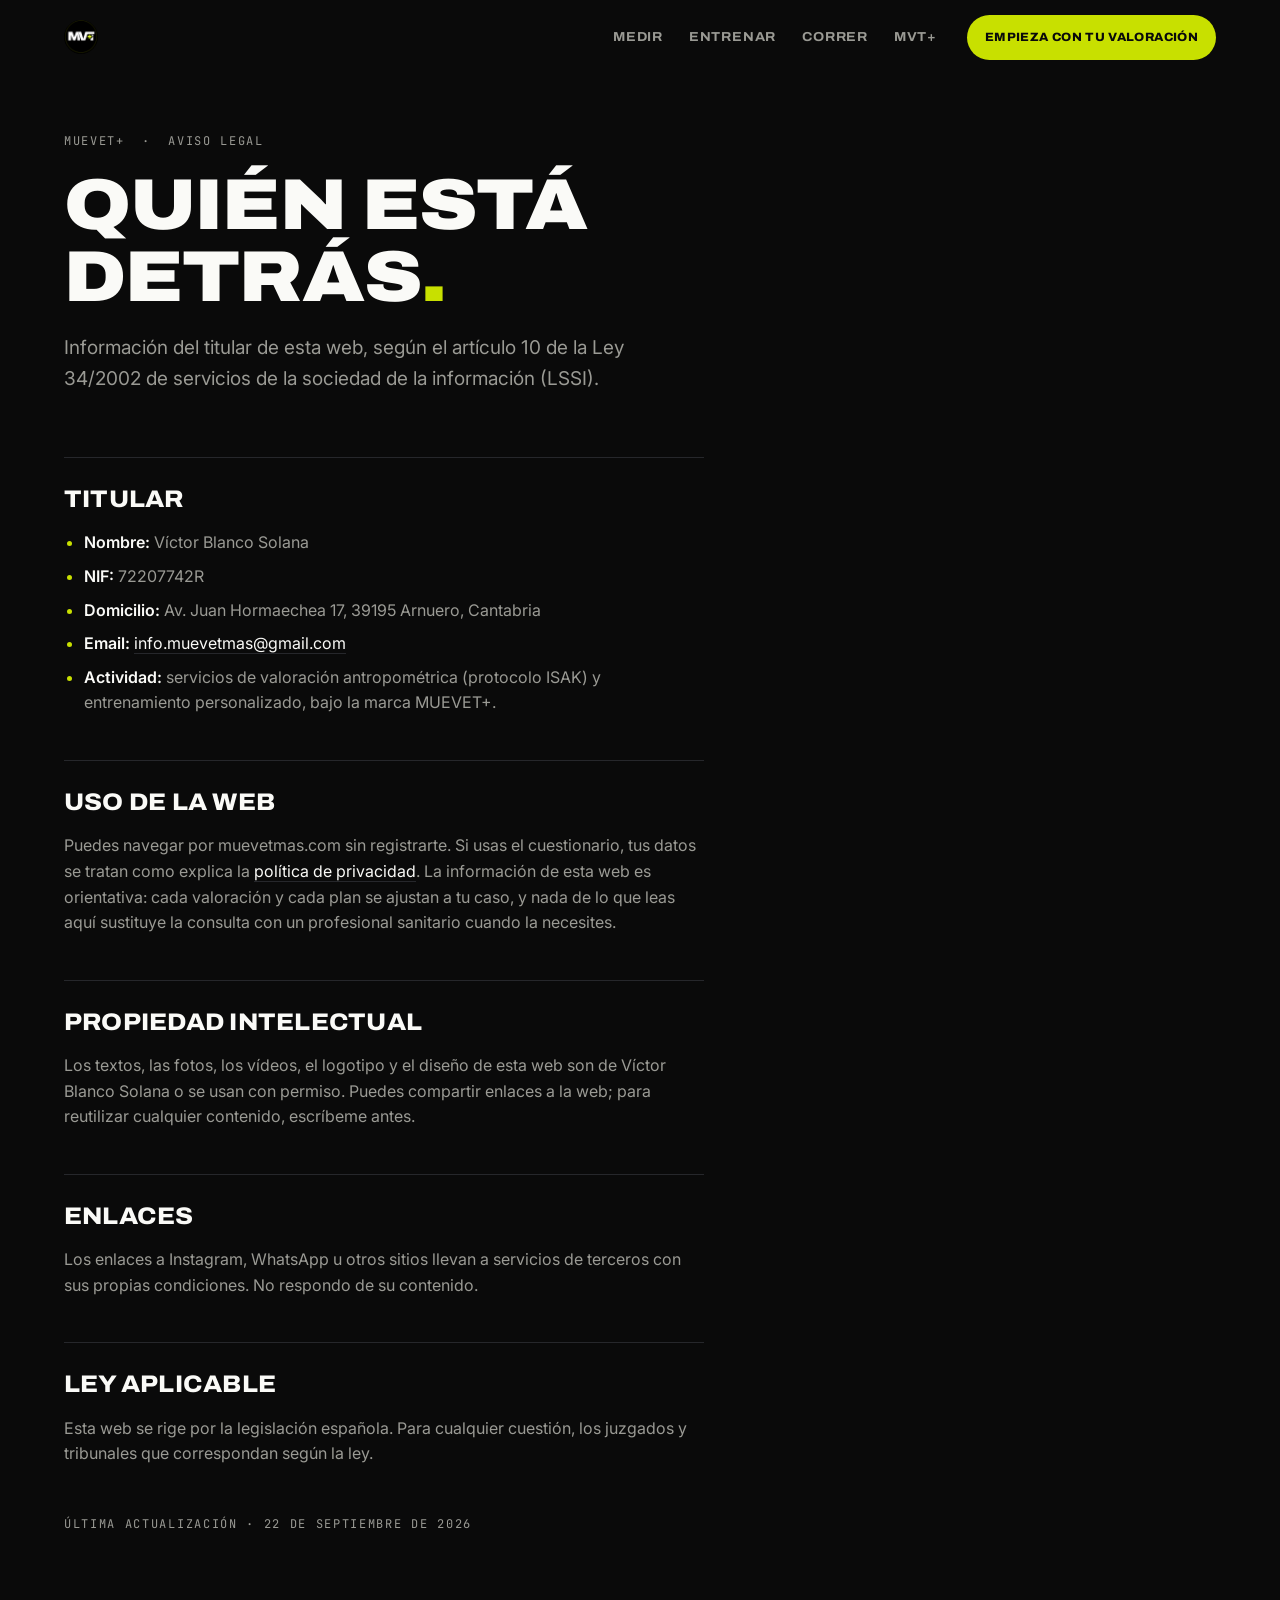
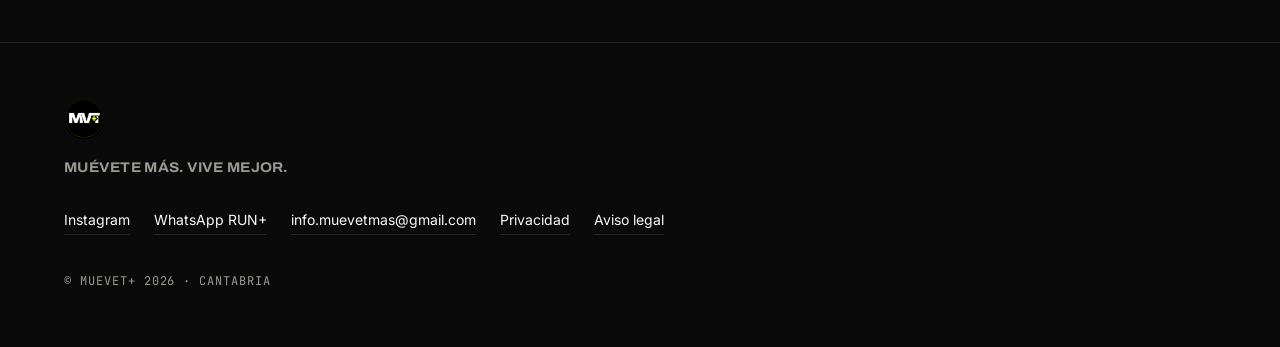
==== aviso-legal.html @ 01155c4e "Auditoría: contraste de «(opcional)» y placeholders, zonas táctiles, versión - «(OPCIONAL)» y los pl" ====
<!DOCTYPE html>
<html lang="es">
<head>
<meta charset="UTF-8">
<meta name="viewport" content="width=device-width, initial-scale=1.0, viewport-fit=cover">
<title>Aviso legal — MUEVET+</title>
<meta name="description" content="Información del titular de muevetmas.com según la LSSI.">
<meta name="theme-color" content="#0A0A0A">
<meta name="robots" content="noindex, follow">
<link rel="canonical" href="https://muevetmas.com/aviso-legal.html">
<link rel="icon" href="assets/icons/favicon.svg" type="image/svg+xml">
<link rel="apple-touch-icon" href="assets/icons/apple-touch-icon.png">
<link rel="preload" href="assets/fonts/archivo-var.woff2" as="font" type="font/woff2" crossorigin>
<link rel="preload" href="assets/fonts/inter-var.woff2" as="font" type="font/woff2" crossorigin>
<link rel="stylesheet" href="assets/css/main.css?v=2026-09-22b">
</head>
<body class="is-loaded">

<a class="skip-link" href="#main">Saltar al contenido</a>

<header class="nav" id="nav">
  <a class="nav-brand" href="index.html#top" aria-label="MUEVET+ — inicio">
    <img src="assets/icons/logo-mv.png" alt="" width="34" height="34">
  </a>
  <nav class="nav-links" aria-label="Secciones">
    <a href="index.html#medir">Medir</a>
    <a href="index.html#sistemas">Entrenar</a>
    <a href="index.html#corre">Correr</a>
    <a href="index.html#mvt">MVT+</a>
  </nav>
  <a class="btn-pill nav-cta" href="index.html#contacto">Empieza con tu valoración</a>
</header>

<main id="main" class="doc">
  <header class="doc-head">
    <p class="label">MUEVET+ &nbsp;·&nbsp; AVISO LEGAL</p>
    <h1 class="doc-title">Quién está detrás<span class="plus">.</span></h1>
    <p class="doc-lede">Información del titular de esta web, según el artículo 10 de la Ley 34/2002 de servicios de la sociedad de la información (LSSI).</p>
  </header>

  <section class="doc-body">
    <h2>Titular</h2>
    <ul>
      <li><strong>Nombre:</strong> Víctor Blanco Solana</li>
      <li><strong>NIF:</strong> 72207742R</li>
      <li><strong>Domicilio:</strong> Av. Juan Hormaechea 17, 39195 Arnuero, Cantabria</li>
      <li><strong>Email:</strong> <a href="mailto:info.muevetmas@gmail.com">info.muevetmas@gmail.com</a></li>
      <li><strong>Actividad:</strong> servicios de valoración antropométrica (protocolo ISAK) y entrenamiento personalizado, bajo la marca MUEVET+.</li>
    </ul>

    <h2>Uso de la web</h2>
    <p>Puedes navegar por muevetmas.com sin registrarte. Si usas el cuestionario, tus datos se tratan como explica la <a href="privacidad.html">política de privacidad</a>. La información de esta web es orientativa: cada valoración y cada plan se ajustan a tu caso, y nada de lo que leas aquí sustituye la consulta con un profesional sanitario cuando la necesites.</p>

    <h2>Propiedad intelectual</h2>
    <p>Los textos, las fotos, los vídeos, el logotipo y el diseño de esta web son de Víctor Blanco Solana o se usan con permiso. Puedes compartir enlaces a la web; para reutilizar cualquier contenido, escríbeme antes.</p>

    <h2>Enlaces</h2>
    <p>Los enlaces a Instagram, WhatsApp u otros sitios llevan a servicios de terceros con sus propias condiciones. No respondo de su contenido.</p>

    <h2>Ley aplicable</h2>
    <p>Esta web se rige por la legislación española. Para cualquier cuestión, los juzgados y tribunales que correspondan según la ley.</p>

    <p class="mono doc-date">ÚLTIMA ACTUALIZACIÓN&nbsp;·&nbsp;22 DE SEPTIEMBRE DE 2026</p>
  </section>

</main>

<footer class="footer">
  <img src="assets/icons/logo-mv.png" alt="MUEVET+" width="40" height="40">
  <p class="footer-claim">Muévete más. Vive mejor.</p>
  <nav class="footer-links" aria-label="Contacto">
    <a href="https://www.instagram.com/muevet.mas" target="_blank" rel="noopener">Instagram</a>
    <a href="https://chat.whatsapp.com/J52jzClYnoVD17e3LXn0wf?mode=gi_t" target="_blank" rel="noopener">WhatsApp RUN+</a>
    <a href="mailto:info.muevetmas@gmail.com">info.muevetmas@gmail.com</a>
    <a href="privacidad.html">Privacidad</a>
    <a href="aviso-legal.html">Aviso legal</a>
  </nav>
  <p class="mono footer-legal">© MUEVET+ 2026&nbsp;·&nbsp;CANTABRIA</p>
</footer>

<script src="assets/js/main.js?v=2026-09-22b" defer></script>
</body>
</html>
---- assets/css/main.css ----
/* ════════════════════════════════════════════════════════
   MUEVET+ · LA MEDIDA
   Precisión en la forma, humanidad en la voz.
   ════════════════════════════════════════════════════════ */

/* ── FUENTES (self-hosted, variables) ── */
@font-face{
  font-family:'Archivo';
  src:url('../fonts/archivo-var.woff2') format('woff2');
  font-weight:100 900; font-stretch:62% 125%; font-display:swap;
}
@font-face{
  font-family:'Inter';
  src:url('../fonts/inter-var.woff2') format('woff2');
  font-weight:100 900; font-display:swap;
}
@font-face{
  font-family:'JBMono';
  src:url('../fonts/jbmono-var.woff2') format('woff2');
  font-weight:100 800; font-display:swap;
}

/* ── TOKENS ── */
:root{
  /* La pagina es oscura de principio a fin: decirselo al navegador
     hace que las superficies que no dibujamos -la barra de scroll y,
     sobre todo, la zona de rebote al hacer overscroll en iOS- se
     pinten en oscuro en vez de en blanco. */
  color-scheme:dark;

  --ink:#0A0A0A;
  --ink-2:#111214;
  --paper:#FAFAF7;
  --dim:#9A9A94;
  --lime:#C8E000;
  --line:#26272B;

  --display:'Archivo', system-ui, sans-serif;
  --body:'Inter', system-ui, sans-serif;
  --mono:'JBMono', ui-monospace, monospace;

  --ease-out:cubic-bezier(.19,1,.22,1);
  --ease-swift:cubic-bezier(.65,0,.35,1);
  --d1:.2s; --d2:.45s; --d3:.8s;

  --mx:20px;                       /* margen lateral móvil */
  --content:1360px;
}
@media(min-width:768px){ :root{ --mx:40px } }
@media(min-width:1080px){ :root{ --mx:64px } }

/* ── BASE ── */
*,*::before,*::after{ box-sizing:border-box; margin:0; padding:0 }
html{ scroll-behavior:smooth }
body{
  background:var(--ink); color:var(--paper);
  font-family:var(--body); font-size:16px; line-height:1.6;
  -webkit-font-smoothing:antialiased; overflow-x:hidden;
}
img{ display:block; max-width:100%; height:auto }
a{ color:inherit }
::selection{ background:var(--lime); color:var(--ink) }
:focus-visible{ outline:2px solid var(--lime); outline-offset:3px; border-radius:2px }

.visually-hidden{ position:absolute; width:1px; height:1px; overflow:hidden; clip:rect(0 0 0 0); white-space:nowrap }
.skip-link{
  position:fixed; top:-48px; left:var(--mx); z-index:200;
  background:var(--lime); color:var(--ink); font-family:var(--mono);
  font-size:12px; padding:10px 16px; text-decoration:none;
}
.skip-link:focus{ top:12px }
.skip-link{ min-height:44px; display:inline-flex; align-items:center }

.mono{ font-family:var(--mono); font-size:12px; letter-spacing:.08em; color:var(--dim) }
.label{ font-family:var(--mono); font-size:12px; letter-spacing:.14em; color:var(--dim) }
.plus{ color:var(--lime) }

/* ── REGLA LATERAL (solo desktop) ── */
.ruler{ display:none }
@media(min-width:1080px){
  .ruler{ display:block; position:fixed; top:0; left:28px; bottom:0; width:1px; z-index:50; pointer-events:none }
  .ruler-track{ position:absolute; inset:0; background:var(--line) }
  .ruler-track::before{
    content:''; position:absolute; top:0; bottom:0; left:0; width:7px;
    background-image:repeating-linear-gradient(to bottom, var(--line) 0 1px, transparent 1px 96px);
  }
  .ruler-cursor{
    position:absolute; left:-3px; width:7px; height:1px; background:var(--lime);
    top:0; will-change:transform;
  }
}

/* ── NAV ── */
.nav{
  position:fixed; top:0; left:0; right:0; z-index:100;
  display:flex; align-items:center; gap:20px;
  padding:14px var(--mx);
  background:transparent; border-bottom:1px solid transparent;
  transition:background var(--d2) var(--ease-swift), border-color var(--d2) var(--ease-swift), transform .2s var(--ease-out);
}
.nav.is-scrolled{
  background:rgba(10,10,10,.88);
  backdrop-filter:blur(14px); -webkit-backdrop-filter:blur(14px);
  border-bottom-color:var(--line);
}
.nav.is-hidden{ transform:translateY(-100%) }
.nav-brand{ display:inline-flex; padding:5px; margin:-5px }   /* 34 px de logo, 44 de zona táctil */
.nav-brand img{ border-radius:50% }
.nav-links{ display:flex; gap:6px; margin-left:auto }
.nav-links a{
  font-family:var(--display); font-weight:700; font-stretch:108%;
  font-size:13px; letter-spacing:.06em; text-transform:uppercase;
  color:var(--dim); text-decoration:none; padding:8px 10px;
  transition:color var(--d1) var(--ease-swift);
}
.nav-links a:hover, .nav-links a:focus-visible{ color:var(--paper) }
.nav-links a.is-active{ color:var(--paper) }
.nav-links a.is-active::before{ content:'+ '; color:var(--lime) }

/* ── BOTONES ── */
.btn-pill{
  display:inline-flex; align-items:center; gap:8px;
  background:var(--lime); color:var(--ink);
  font-family:var(--display); font-weight:800; font-stretch:105%;
  font-size:14px; letter-spacing:.03em; text-transform:uppercase;
  text-decoration:none; border-radius:999px; padding:12px 24px;
  transition:background var(--d1) var(--ease-swift), transform var(--d1) var(--ease-swift);
}
.btn-pill:hover{ background:#d9f21a }
.btn-pill:active{ transform:scale(.97) }
.btn-pill .arr{ transition:transform var(--d1) var(--ease-out) }
.btn-pill:hover .arr{ transform:translateX(4px) }
.nav-cta{ padding:9px 18px; font-size:12px }
.btn-big{ padding:18px 36px; font-size:16px }
@media(max-width:480px){ .btn-big{ padding:16px 24px; font-size:13.5px; letter-spacing:.02em } }
@media(max-width:480px){ .hero-micro{ letter-spacing:.06em } }

.btn-ghost{
  display:inline-flex; align-items:center;
  border:1px solid var(--line); color:var(--paper);
  font-family:var(--display); font-weight:700; font-stretch:105%;
  font-size:13px; letter-spacing:.04em; text-transform:uppercase;
  text-decoration:none; border-radius:999px; padding:10px 22px;
  transition:border-color var(--d1) var(--ease-swift), color var(--d1) var(--ease-swift), transform .16s var(--ease-out);
}
.btn-ghost:hover{ border-color:var(--paper) }
.btn-ghost:active{ transform:scale(.97) }

.link-arrow{
  display:inline-flex; align-items:center; gap:8px;
  font-family:var(--display); font-weight:700; font-stretch:105%;
  font-size:14px; letter-spacing:.03em; text-transform:uppercase;
  color:var(--paper); text-decoration:none;
  border-bottom:1px solid var(--line); padding-bottom:4px;
  transition:border-color var(--d1) var(--ease-swift), transform .16s var(--ease-out);
}
.link-arrow:hover{ border-color:var(--lime) }
.link-arrow:active{ transform:scale(.97) }
.link-arrow .arr{ transition:transform var(--d1) var(--ease-out) }
.link-arrow:hover .arr{ transform:translateX(4px) }

/* ── HERO ── */
.hero{
  min-height:100svh;
  display:flex; flex-direction:column; justify-content:center;
  padding:96px var(--mx) 48px;
  max-width:var(--content); margin:0 auto;
  position:relative;
}
.hero-cross{
  position:absolute; top:104px; right:var(--mx);
  width:32px; height:32px;
}
.hero-cross .draw{
  stroke:var(--dim); stroke-width:1.5;
  stroke-dasharray:64; stroke-dashoffset:64;
  animation:draw .9s var(--ease-out) .2s forwards;
}
@keyframes draw{ to{ stroke-dashoffset:0 } }

.hero-title{
  font-family:var(--display); font-weight:900; font-stretch:114%;
  font-size:clamp(40px, 6.6vw, 88px);
  line-height:1; letter-spacing:-.012em; text-transform:uppercase;
}
.hero-sub{
  color:var(--dim); font-size:clamp(16px,2vw,19px); line-height:1.55;
  max-width:60ch; margin-bottom:34px;
}
.hero-actions{
  margin-bottom:40px;
  display:flex; flex-direction:column; align-items:flex-start; gap:12px;
}
.hero-micro{ letter-spacing:.12em }
/* Cotas del perfil restringido ISAK: la imagen de la portada son datos */
.hero-rule{ display:flex; align-items:flex-end; margin:0 0 26px; max-width:520px }
.hero-rule span{
  flex:1; position:relative; padding:10px 0 0; border-top:1px solid var(--line);
  font-family:var(--mono); font-size:11px; letter-spacing:.12em; color:var(--dim);
}
.hero-rule span::before{ content:''; position:absolute; left:0; top:-5px; width:1px; height:9px; background:var(--line) }
.hero-rule span:last-child::after{ content:''; position:absolute; right:0; top:-5px; width:1px; height:9px; background:var(--line) }
.hero-rule b{
  display:block; font-family:var(--display); font-weight:900; font-stretch:110%;
  font-size:22px; line-height:1; letter-spacing:0; color:var(--paper); margin-bottom:4px;
  font-variant-numeric:tabular-nums;
}
.hero-cred{ display:flex; align-items:center; gap:12px }
/* Hero a dos columnas con el vídeo de marca */
.hero-grid{ display:flex; flex-direction:column }
.hero-media{
  margin-top:40px; width:100%;
  max-width:min(360px, 36svh);
  transform:translateY(14px);
}
.is-loaded .hero-media{ animation:rise .6s var(--ease-out) .5s forwards }
/* Póster propio primero; el vídeo se funde encima cuando reproduce de verdad */
.clip-frame{ position:relative; aspect-ratio:9/16; overflow:hidden; background:var(--ink-2) }
.clip-poster img, .clip-video{ position:absolute; inset:0; width:100%; height:100%; object-fit:cover; display:block }
.clip-video{ opacity:0; transition:opacity .24s var(--ease-out) }
.clip-frame.is-ready .clip-video{ opacity:1 }
.clip-play{
  position:absolute; left:14px; bottom:14px; z-index:2;
  display:inline-flex; align-items:center; gap:8px; cursor:pointer;
  background:rgba(10,10,10,.72); color:var(--paper); border:1px solid var(--line);
  font-size:11px; letter-spacing:.12em; padding:11px 14px; min-height:44px;
  transition:border-color var(--d1) var(--ease-swift), transform .16s var(--ease-out);
}
.clip-play::before{ content:''; width:0; height:0; border-left:8px solid var(--lime); border-top:5px solid transparent; border-bottom:5px solid transparent }
.clip-play:hover{ border-color:var(--paper) }
.clip-play:active{ transform:scale(.97) }
@media(min-width:1080px){
  .hero-grid{
    display:grid; grid-template-columns:minmax(0,1fr) auto;
    gap:64px; align-items:center;
  }
  .hero-media{ margin-top:0; justify-self:end; width:min(360px, 36svh) }
}

/* Animación de entrada del hero (líneas) */
/* Entrada del hero: todo visible desde el primer fotograma (el LCP es el
   titular o el póster, no la barra); solo un desplazamiento corto de 14 px. */
.line{ display:block }
.line-in{ display:inline-block; transform:translateY(14px) }
.is-loaded .line-in{ animation:rise .6s var(--ease-out) forwards }
.is-loaded .hero-label .line-in{ animation-delay:.05s }
.is-loaded .hero-title .line:nth-child(1) .line-in{ animation-delay:.12s }
.is-loaded .hero-title .line:nth-child(2) .line-in{ animation-delay:.2s }
.is-loaded .hero-title .line:nth-child(3) .line-in{ animation-delay:.28s }
.is-loaded .hero-sub .line:nth-child(1) .line-in{ animation-delay:.38s }
.is-loaded .hero-sub .line:nth-child(2) .line-in{ animation-delay:.44s }
@keyframes rise{ to{ transform:translateY(0) } }
.hero-actions, .hero-rule, .hero-cred{
  opacity:0; transform:translateY(14px);
}
.is-loaded .hero-actions{ animation:fadeup .6s var(--ease-out) .5s forwards }
.is-loaded .hero-rule{ animation:fadeup .6s var(--ease-out) .58s forwards }
.is-loaded .hero-cred{ animation:fadeup .6s var(--ease-out) .66s forwards }
@keyframes fadeup{ to{ opacity:1; transform:translateY(0) } }

/* ── REVEALS GENERALES ── */
/* Entrada generica: deliberadamente discreta. El momento de autor de
   esta pagina es el barrido con clip-path de las fotos; si todo entra
   con la misma fuerza, no destaca ninguna. */
.reveal{ opacity:0; transform:translateY(10px);
  transition:opacity .5s var(--ease-out), transform .5s var(--ease-out) }
.reveal.is-in{ opacity:1; transform:none }

/* ── MANIFIESTO ── */
.manifest{
  padding:clamp(110px,16vh,193px) var(--mx);
  max-width:var(--content); margin:0 auto;
}
.manifest-text{
  font-family:var(--display); font-weight:700; font-stretch:105%;
  font-size:clamp(28px,5vw,52px); line-height:1.14; letter-spacing:-.005em;
  max-width:22ch;
}
.manifest-text em{ font-style:normal; color:var(--lime) }
.manifest-body{
  color:var(--dim); font-size:clamp(16px,1.8vw,19px);
  max-width:60ch; margin-top:28px;
}
.manifest-tags{
  list-style:none; display:flex; gap:20px; flex-wrap:wrap; margin-top:40px;
}

/* ── CAPÍTULOS ── */
.chapter{
  padding:clamp(110px,16vh,202px) var(--mx);
  max-width:var(--content); margin:0 auto;
  border-top:1px solid var(--line);
  position:relative;
}
/* Transición de sección: la línea superior se dibuja en lima al entrar y vuelve a gris */
.chapter::before{
  content:''; position:absolute; top:-1px; left:0; right:0; height:1px;
  background:var(--lime); transform:scaleX(0); transform-origin:left;
  transition:transform .7s var(--ease-out), opacity .6s var(--ease-out) .7s;
}
.chapter.is-in::before{ transform:scaleX(1); opacity:0 }
.chapter-head{ display:flex; align-items:baseline; gap:18px; margin-bottom:clamp(40px,6vh,72px) }
.chapter-sub{
  font-family:var(--display); font-weight:700; font-stretch:105%;
  font-size:clamp(16px,1.9vw,20px); letter-spacing:.01em; color:var(--dim); margin-top:14px;
}
.chapter-num{ font-size:13px; color:var(--lime) }
.chapter-title{
  font-family:var(--display); font-weight:900; font-stretch:114%;
  font-size:clamp(26px,5.5vw,60px); line-height:1;
  letter-spacing:-.01em; text-transform:uppercase;
}

.photo{ position:relative }
.photo-mask{ overflow:hidden }
.reveal .photo-mask img{ transform:scale(1.08); transition:transform .9s var(--ease-out) }
.photo-mask img{ width:100% }
/* Revelado por cortina: la máscara se abre al entrar en viewport */
.reveal .photo-mask{ clip-path:inset(100% 0 0 0); transition:clip-path .9s var(--ease-out) }
.reveal .photo-mask.mask-left{ clip-path:inset(0 100% 0 0) }
.reveal.is-in .photo-mask{ clip-path:inset(0 0 0 0) }
.reveal.is-in .photo-mask img{ transform:scale(1) }
.photo-note{
  display:flex; align-items:center; gap:12px; margin-top:14px;
}
.note-line{ width:34px; height:1px; background:var(--lime); flex:none }

/* 01 · MEDIR */
.medir-grid{ display:grid; gap:40px }
@media(min-width:1080px){
  /* La segunda foto sube pegada a la primera; el texto ocupa las filas que necesite */
  .medir-grid{
    grid-template-columns:5fr 6fr; grid-template-rows:auto auto auto;
    grid-template-areas:"p1 a" "p2 a" "p2 b";
    gap:56px 72px; align-items:start;
  }
  .medir-p1{ grid-area:p1 } .medir-a{ grid-area:a } .medir-p2{ grid-area:p2 } .medir-b{ grid-area:b }
}
.medir-p2{ max-width:420px }
.medir-intro, .coach-intro{ color:var(--dim); font-size:clamp(16px,1.8vw,19px); max-width:60ch; margin-bottom:28px }
.medir-a, .medir-b{ display:flex; flex-direction:column; gap:26px }
.cta-row{ display:flex; flex-direction:column; align-items:flex-start; gap:10px; margin-top:6px }
.cta-micro{ letter-spacing:.12em }

/* 02 · COACH */
.coach-grid{ display:grid; gap:40px }
@media(min-width:1080px){
  .coach-grid{ grid-template-columns:6fr 5fr; grid-template-areas:"a p" "b p"; gap:56px 72px; align-items:start }
  .coach-a{ grid-area:a } .coach-b{ grid-area:b }
  /* La foto acompaña a la lista mientras se lee */
  .coach-photo{ grid-area:p; position:sticky; top:96px }
}
.coach-a, .coach-b{ display:flex; flex-direction:column; gap:26px }
/* El «+» de cada punto se enciende en lima al entrar, tras su escalón */
.coach-list .isak-item .isak-num .plus{ color:var(--line); transition:color .3s var(--ease-swift) .25s }
.coach-list .isak-item.is-in .isak-num .plus{ color:var(--lime) }
.coach-list .isak-item:nth-child(2).is-in .isak-num .plus{ transition-delay:.32s }
.coach-list .isak-item:nth-child(3).is-in .isak-num .plus{ transition-delay:.39s }
.coach-list .isak-item:nth-child(4).is-in .isak-num .plus{ transition-delay:.46s }
.coach-list .isak-item:nth-child(5).is-in .isak-num .plus{ transition-delay:.53s }
.coach-list .isak-item:nth-child(6).is-in .isak-num .plus{ transition-delay:.60s }
.tag-soon{
  display:inline-block; margin-left:10px; padding:3px 8px; vertical-align:middle;
  border:1px solid var(--lime); border-radius:999px; color:var(--lime);
  font-size:10px; letter-spacing:.14em;
}

/* 03 · RUN+ */
.run{ overflow:hidden }
.run-logo{
  font-family:var(--display); font-weight:900; font-stretch:122%;
  font-size:clamp(56px,10vw,132px); line-height:1;
  letter-spacing:-.015em; margin-bottom:clamp(32px,5vh,56px);
}
.marquee{
  border-top:1px solid var(--line); border-bottom:1px solid var(--line);
  padding:16px 0; margin:0 calc(-1 * var(--mx));
  overflow:hidden; white-space:nowrap;
}
.marquee-track{
  display:inline-block; will-change:transform;
  animation:marquee 38s linear infinite;   /* cuatro tramos iguales: −50 % cierra el bucle sin salto */
  animation-play-state:paused;             /* solo corre en pantalla (.is-on por IntersectionObserver) */
  font-family:var(--display); font-weight:800; font-stretch:115%;
  font-size:clamp(16px,2.2vw,22px); letter-spacing:.12em; color:var(--dim);
}
.marquee-track span{ display:inline-block }
.marquee.is-on .marquee-track{ animation-play-state:running }
@keyframes marquee{ to{ transform:translateX(-50%) } }
/* El «+» del logotipo se dibuja al entrar: primero el trazo vertical, luego el horizontal */
.run-plus{ display:inline-block; width:.64em; height:.64em; vertical-align:-.03em; margin-left:.03em; overflow:visible }
.run-plus .draw-plus{ fill:none; stroke:var(--lime); stroke-width:23; stroke-linecap:butt; stroke-dasharray:76; stroke-dashoffset:76 }
.run-logo.is-in .draw-v{ animation:drawplus .42s var(--ease-out) .15s forwards }
.run-logo.is-in .draw-h{ animation:drawplus .42s var(--ease-out) .42s forwards }
@keyframes drawplus{ to{ stroke-dashoffset:0 } }
.run-body{ margin-top:clamp(40px,6vh,64px); display:grid; gap:36px; align-items:center }
.run-media{ width:min(280px, 62vw) }
@media(min-width:1080px){
  .run-body{ grid-template-columns:auto minmax(0,1fr); gap:72px }
  .run-media{ width:min(340px, 40svh) }
}
.run-text{
  font-size:clamp(18px,2.4vw,24px); line-height:1.5; max-width:60ch;
}
.run-note{ letter-spacing:.12em }

/* 04 · MVT+ */
.mvt{ padding-bottom:clamp(138px,20vh,253px) }
.mvt-lead{ display:grid; gap:28px; margin-bottom:clamp(36px,6vh,56px) }
.mvt-plus{ width:clamp(88px,10vw,150px); height:auto }
.mvt-plus .draw-slow{
  stroke:var(--dim); stroke-width:1.5;
  stroke-dasharray:520; stroke-dashoffset:520;
}
.mvt-plus.is-in .draw-slow{ animation:draw 1.6s var(--ease-out) .2s forwards }
@media(min-width:1080px){
  .mvt-lead{ grid-template-columns:minmax(0,1fr) auto; grid-template-areas:"copy cross"; gap:72px; align-items:center }
  .mvt-copy{ grid-area:copy } .mvt-plus{ grid-area:cross; justify-self:end }
}
.mvt-status{ color:var(--lime); letter-spacing:.2em; margin-bottom:16px }
.mvt-text{ color:var(--dim); max-width:60ch; font-size:clamp(16px,1.8vw,19px) }
.mvt-text a{ color:var(--paper); text-decoration-color:var(--line); text-underline-offset:4px }
.mvt-text a:hover{ text-decoration-color:var(--lime) }
/* Escala: en móvil una regla vertical con marcas horizontales; en escritorio una regla
   horizontal con cuatro marcas que crecen escalonadas al entrar */
.mvt-scale{ list-style:none; margin:0 0 clamp(36px,6vh,56px); padding:0; border-left:1px solid var(--line) }
.mvt-tick{ position:relative; padding:14px 0 22px 28px }
.mvt-tick::before{
  content:''; position:absolute; left:0; top:22px; width:18px; height:1px; background:var(--lime);
  transform:scaleX(0); transform-origin:left; transition:transform .4s var(--ease-out);
}
.mvt-scale.is-in .mvt-tick::before{ transform:none }
.mvt-tick:nth-child(2)::before{ transition-delay:.05s }
.mvt-tick:nth-child(3)::before{ transition-delay:.1s }
.mvt-tick:nth-child(4)::before{ transition-delay:.15s }
.mvt-tick-n{ display:block; color:var(--lime); letter-spacing:.14em; margin-bottom:8px }
.mvt-tick strong{
  display:block; font-family:var(--display); font-weight:800; font-stretch:110%;
  font-size:clamp(18px,2.2vw,24px); text-transform:uppercase; letter-spacing:.01em; margin-bottom:8px;
}
.mvt-tick p{ color:var(--dim); max-width:30ch }
@media(min-width:1080px){
  .mvt-scale{ display:grid; grid-template-columns:repeat(4,1fr); gap:0 32px; border-left:0; border-top:1px solid var(--line) }
  .mvt-tick{ padding:30px 0 0 }
  .mvt-tick::before{ left:0; top:-1px; width:1px; height:26px; transform:scaleY(0); transform-origin:top }
}


/* IG */
.ig-module{ display:grid; gap:48px }
@media(min-width:1080px){
  .ig-module{ grid-template-columns: 6fr 5fr; gap:72px; align-items:center }
}
.ig-profile{ display:flex; flex-direction:column; gap:14px; align-items:flex-start }
.ig-avatar{ border-radius:50%; border:1px solid var(--line) }
.ig-handle{
  font-family:var(--display); font-weight:800; font-stretch:110%;
  font-size:clamp(22px,3vw,30px); letter-spacing:.01em;
}
.ig-bio{ color:var(--dim); line-height:1.5 }
.ig-actions{ display:flex; gap:22px; align-items:center; margin-top:10px }

/* ── CIERRE + FAQ ── */
.closing{
  padding:clamp(138px,20vh,253px) var(--mx);
  max-width:var(--content); margin:0 auto;
  border-top:1px solid var(--line);
  display:flex; flex-direction:column; align-items:flex-start; gap:34px;
}
.closing-title{
  font-family:var(--display); font-weight:900; font-stretch:100%;
  font-size:clamp(32px,7.5vw,92px); line-height:1;
  letter-spacing:-.015em; text-transform:uppercase;
}
@media(min-width:768px){ .closing-title{ font-stretch:118% } }
/* Beneficios en el idioma del cliente, no en el del entrenador */
.gains{
  list-style:none; margin:0 0 clamp(22px,3vh,30px); padding:0;
  display:flex; flex-wrap:wrap; gap:12px 30px;
}
.gains li{
  display:flex; align-items:baseline; gap:9px;
  font-family:var(--display); font-weight:700; font-stretch:104%;
  font-size:14px; letter-spacing:.03em; text-transform:uppercase;
  color:var(--dim);
}
.gains .gain-n{ color:var(--lime); font-size:11px; letter-spacing:.14em }
@media(max-width:700px){ .gains{ flex-direction:column; gap:11px } }

.faq{ width:100%; max-width:640px; margin-top:clamp(32px,6vh,64px) }
.faq details{ border-top:1px solid var(--line) }
.faq details:last-child{ border-bottom:1px solid var(--line) }
.faq summary{
  list-style:none; cursor:pointer;
  display:flex; justify-content:space-between; align-items:center; gap:16px;
  font-family:var(--display); font-weight:700; font-stretch:106%;
  font-size:16px; letter-spacing:.02em;
  padding:18px 0;
}
.faq summary::-webkit-details-marker{ display:none }
.faq summary .plus{ transition:transform var(--d1) var(--ease-swift); font-weight:800 }
.faq details[open] summary .plus{ transform:rotate(45deg) }
.faq-body{ overflow:hidden }
.faq details p{ color:var(--dim); padding:0 0 20px; max-width:62ch }
.faq details p a{ color:var(--paper) }

/* ── PÁGINAS DE DOCUMENTO (privacidad, aviso legal) ── */
.doc{ max-width:var(--content); margin:0 auto; padding:132px var(--mx) clamp(80px,12vh,140px) }
.doc-head{ max-width:62ch; margin-bottom:clamp(40px,7vh,72px) }
.doc-title{
  font-family:var(--display); font-weight:900; font-stretch:114%;
  font-size:clamp(34px,6vw,72px); line-height:1; letter-spacing:-.012em; text-transform:uppercase; margin:18px 0 20px;
}
.doc-lede{ color:var(--dim); font-size:clamp(16px,1.9vw,19px); max-width:56ch }
.doc-body{ max-width:64ch }
.doc-body h2{
  font-family:var(--display); font-weight:800; font-stretch:108%; font-size:clamp(18px,2.2vw,24px);
  text-transform:uppercase; letter-spacing:.01em; margin:44px 0 12px; padding-top:22px; border-top:1px solid var(--line);
}
.doc-body p, .doc-body li{ color:var(--dim); max-width:64ch }
.doc-body strong{ color:var(--paper); font-weight:600 }
.doc-body ul{ padding-left:20px } .doc-body li{ margin:8px 0 } .doc-body li::marker{ color:var(--lime) }
.doc-body a{ color:var(--paper); text-decoration-color:var(--line); text-underline-offset:4px; display:inline-block; padding:10px 0; margin:-10px 0 }
.doc-body a:hover{ text-decoration-color:var(--lime) }
.doc-date{ margin-top:48px; letter-spacing:.14em }

/* ── FOOTER ── */
.footer{
  border-top:1px solid var(--line);
  padding:56px var(--mx) calc(56px + env(safe-area-inset-bottom));
  max-width:var(--content); margin:0 auto;
  display:flex; flex-direction:column; gap:18px; align-items:flex-start;
}
.footer img{ border-radius:50% }
.footer-claim{ font-family:var(--display); font-weight:700; font-stretch:108%; letter-spacing:.02em; text-transform:uppercase; font-size:14px; color:var(--dim) }
.footer-links{ display:flex; gap:24px; flex-wrap:wrap }
.footer-links a{
  color:var(--paper); text-decoration:none; font-size:14px;
  border-bottom:1px solid var(--line); padding-bottom:3px;
  transition:border-color var(--d1) var(--ease-swift);
}
.footer-links a:hover{ border-color:var(--lime) }
.footer-legal{ margin-top:12px }

/* ── STICKY CTA MÓVIL ── */
.sticky-cta{
  position:fixed; left:0; right:0; bottom:0; z-index:90;
  display:flex; justify-content:center;
  padding:12px var(--mx) calc(12px + env(safe-area-inset-bottom));
  background:linear-gradient(to top, rgba(10,10,10,.92), rgba(10,10,10,0));
  transform:translateY(110%);
  transition:transform .22s var(--ease-out);
  pointer-events:none;
}
.sticky-cta.is-visible{ transform:none; pointer-events:auto }
.sticky-cta .btn-pill{ box-shadow:0 4px 24px rgba(0,0,0,.5) }
@media(min-width:1080px){ .sticky-cta{ display:none } }

/* ── REDUCED MOTION ── */
@media(prefers-reduced-motion:reduce){
  html{ scroll-behavior:auto }
  .line-in{ transform:none; animation:none !important }
  .hero-actions,.hero-rule,.hero-cred,.hero-media{ opacity:1; transform:none; animation:none !important }
  .clip-video{ transition:none }
  .reveal{ opacity:1; transform:none; transition:none }
  .photo-mask img, .reveal .photo-mask img{ transform:none; transition:none }
  .hero-cross .draw,.mvt-plus .draw-slow{ stroke-dashoffset:0; animation:none !important }
  .mvt-tick::before{ transform:none; transition:none }
  .apply-done:not([hidden]){ animation:none }
  .chip span:active{ transform:none }
  .marquee-track{ transform:none !important; animation:none !important }
  .run-plus .draw-plus{ stroke-dashoffset:0; animation:none !important }
}

/* ── NAV compacta ≤700px ──
   El CTA se retira de la barra: con los 4 enlaces no cabia y quedaba
   cortado por el borde derecho (375px: se salia 29px). En movil el DM
   ya esta cubierto por el boton del hero y por el CTA fijo inferior,
   asi que no se pierde ninguna via de contacto. */
@media(max-width:700px){
  .nav{ gap:8px; padding:12px 14px }
  .nav-cta{ display:none }
  .nav-links{ gap:0; margin-left:auto }
  .nav-links a{ font-size:11.5px; padding:8px 4px; letter-spacing:.02em }
  .nav-brand{ display:inline-flex; padding:8px; margin:-8px }   /* 28 px de logo, 44 de zona táctil */
  .nav-brand img{ width:28px; height:28px }
}
@media(max-width:360px){
  .nav-links a{ font-size:10.5px; padding:8px 3px; letter-spacing:0 }
}

/* ── HERO EN MOVIL ──
   1) La etiqueta llegaba hasta x355 y la cruz decorativa vive en
      x323-355: "CANTABRIA" se montaba encima. Se le reserva el hueco
      en vez de retirar la cruz, que es parte de LA MEDIDA.
   2) El parrafo venia partido en dos lineas pensadas para escritorio;
      en movil cada una envolvia por su cuenta y dejaba un corte seco
      tras "entrenar". Se deja fluir como un solo parrafo y la entrada
      pasa de por-linea a fadeup, la misma del resto del hero. */
@media(max-width:700px){

  .hero-sub .line{ display:inline; overflow:visible }
  .hero-sub .line-in{ display:inline; transform:none; animation:none }
  .hero-sub{ opacity:0; transform:translateY(14px) }
  .is-loaded .hero-sub{ animation:fadeup .7s var(--ease-out) .45s forwards }
}

/* ── AJUSTES DE AUDITORÍA (Fase 4) ── */
/* Anclas: que la nav fija no tape el inicio de sección */
[id]{ scroll-margin-top:76px }

/* Tap targets ≥44px sin alterar el diseño visual */
.nav-links a{ padding-top:13px; padding-bottom:13px }
.link-arrow{ padding-top:12px; padding-bottom:12px; border-bottom:none; position:relative }
.link-arrow::after{ content:''; position:absolute; left:0; right:0; bottom:8px; height:1px; background:var(--line); transition:background var(--d1) var(--ease-swift) }
.link-arrow:hover::after{ background:var(--lime) }
.footer-links a{ padding-top:11px; padding-bottom:11px; border-bottom:none; position:relative }
.footer-links a::after{ content:''; position:absolute; left:0; right:0; bottom:7px; height:1px; background:var(--line); transition:background var(--d1) var(--ease-swift) }
.footer-links a:hover::after{ background:var(--lime) }
.mvt-text a, .faq details p a, .apply-alt a, .apply-done-text a{ display:inline-block; padding:11px 0; margin:-11px 0 }
.nav-cta{ padding-top:11px; padding-bottom:11px }
.btn-ghost{ padding-top:12px; padding-bottom:12px }
@media(max-width:420px){ .nav-cta{ padding-top:12px; padding-bottom:12px } .nav-links a{ padding-top:14px; padding-bottom:14px } }
.nav-cta{ padding-top:13px; padding-bottom:13px }

/* ── CAPÍTULO 02: copy + tira deslizable ── */
.run-copy{ display:flex; flex-direction:column; gap:24px; align-items:flex-start }

/* ── 01 · ¿QUÉ MIDE UNA EVALUACIÓN ISAK? ── */
.isak-title{
  font-family:var(--display); font-weight:800; font-stretch:110%;
  font-size:clamp(20px,2.4vw,26px); text-transform:uppercase;
  letter-spacing:.01em;
}
.isak-title .plus{ display:inline-block }
.isak-list{ display:flex; flex-direction:column }
.isak-item{
  border-top:1px solid var(--line);
  padding:20px 6px 24px;
  transition:opacity var(--d3) var(--ease-out), transform .16s var(--ease-out), border-color .2s var(--ease-swift);
}
.isak-list .isak-item:last-child{ border-bottom:1px solid var(--line) }
/* Hover casi imperceptible (se ve decenas de veces): 2 px y la línea en lima */
@media (hover:hover) and (pointer:fine){
  .isak-item:hover{ transform:translateY(-2px); border-top-color:var(--lime) }
}
.isak-num{ color:var(--paper); letter-spacing:.1em; margin-bottom:10px }
.isak-num b{ color:var(--lime); font-weight:600; font-variant-numeric:tabular-nums }
.isak-item p{ color:var(--dim); max-width:62ch }
.isak-close{ margin-top:22px; letter-spacing:.12em }

/* ── CONTORNOS TOPOGRÁFICOS (profundidad decorativa) ── */
#medir{ position:relative; overflow:hidden }
.closing{ position:relative; overflow:hidden }
.topo{
  position:absolute; z-index:-1; top:2%; right:-14%;
  width:min(640px,66vw); height:auto; pointer-events:none;
  fill:none; stroke:var(--line); stroke-width:1;
  stroke-dasharray:2600; stroke-dashoffset:2600;
}
.topo .t-lime{ stroke:var(--lime); opacity:.3 }
.topo.is-in{ stroke-dashoffset:0; transition:stroke-dashoffset 2.6s var(--ease-out) }
.topo-closing{ top:auto; right:auto; bottom:-18%; left:-16% }

/* ── REDUCED MOTION (nuevos elementos) ── */
@media(prefers-reduced-motion:reduce){
  .topo{ display:none }
  .chapter::before{ display:none }
  .reveal .photo-mask{ clip-path:none !important; transition:none }
}

/* ── HOVER SOLO EN PUNTERO FINO ──
   En tactil el :hover se queda pegado tras el toque: se anula el
   movimiento, se conservan color y borde (que son feedback util). */
@media (hover:none), (pointer:coarse){
  .btn-pill:hover .arr,
  .link-arrow:hover .arr{ transform:none }
}

/* ══════════════════════════════════════════════════
   FORMULARIO DE CONTACTO (cierre)
   Etiquetas como cotas, opciones como píldoras.
   ══════════════════════════════════════════════════ */
.closing-lead{
  color:var(--dim); font-size:clamp(16px,1.9vw,19px);
  max-width:46ch; margin-top:-8px;
}
.closing-lead strong{
  display:block; color:var(--paper); font-weight:600;
}

.apply{ width:100%; max-width:640px }
.apply-block{ margin-bottom:clamp(34px,5vh,46px) }
.apply-step{
  color:var(--lime); letter-spacing:.16em;
  padding-bottom:14px; margin-bottom:22px;
  border-bottom:1px solid var(--line);
}

/* ── Campos de texto ── */
.apply-fields{ display:flex; flex-direction:column; gap:22px }
.field{ display:flex; flex-direction:column; gap:6px }
.field label{ color:var(--dim); letter-spacing:.1em; transition:color var(--d1) var(--ease-swift) }
.field .opt{ color:var(--dim) }
.field input, .field textarea{
  width:100%; background:transparent; color:var(--paper);
  font-family:var(--body); font-size:16px; line-height:1.5;
  border:none; border-bottom:1px solid var(--line);
  padding:11px 0; border-radius:0;
  transition:border-color var(--d1) var(--ease-swift);
}
.field textarea{ resize:vertical; min-height:52px }
.field input::placeholder, .field textarea::placeholder{ color:var(--dim); opacity:.8 }
.field input:focus, .field textarea:focus{ outline:none; border-bottom-color:var(--lime) }
.field:focus-within label{ color:var(--paper) }
.field.is-error input, .field.is-error textarea{ border-bottom-color:#FF6B5A }

/* ── Grupos de opciones ── */
.chips{ border:0; margin-top:30px }
.chips legend{
  font-family:var(--display); font-weight:700; font-stretch:105%;
  font-size:clamp(15px,1.8vw,17px); letter-spacing:.01em;
  color:var(--paper); margin-bottom:14px;
}
.chips.is-error legend{ color:#FF6B5A }
.chip{ display:inline-block; margin:0 8px 8px 0 }
.chip input{ position:absolute; width:1px; height:1px; opacity:0; pointer-events:none }
.chip span{
  display:inline-flex; align-items:center; cursor:pointer;
  border:1px solid var(--line); border-radius:999px;
  padding:13px 18px; font-size:13.5px; line-height:1.2; color:var(--dim);
  transition:border-color var(--d1) var(--ease-swift), color var(--d1) var(--ease-swift),
             background var(--d1) var(--ease-swift), transform .16s var(--ease-out);
}
.chip span:hover{ border-color:var(--paper); color:var(--paper) }
.chip span:active{ transform:scale(.97) }
.chip input:checked + span{ background:var(--lime); border-color:var(--lime); color:var(--ink); font-weight:600 }
.chip input:focus-visible + span{ outline:2px solid var(--lime); outline-offset:3px }

/* ── Bloque 03: se despliega según la respuesta ── */
.apply-deep{
  display:grid; grid-template-rows:0fr; opacity:0;
  transition:grid-template-rows .55s var(--ease-out), opacity .4s var(--ease-out);
}
.apply-deep.is-open{ grid-template-rows:1fr; opacity:1 }
.apply-deep-in{ overflow:hidden; min-height:0 }

/* ── Envío ── */
.apply-send{ display:flex; flex-direction:column; align-items:flex-start; gap:16px }
.apply-note{ letter-spacing:.12em }
/* ── Casilla de privacidad: obligatoria, sin marcar, zona táctil ≥44px ── */
.check{
  position:relative; display:flex; align-items:center; gap:12px;
  min-height:44px; padding:6px 0; cursor:pointer; color:var(--dim); font-size:14px;
}
.check input{ position:absolute; width:1px; height:1px; opacity:0; pointer-events:none }
.check-box{
  flex:none; width:22px; height:22px; border:1px solid var(--dim); border-radius:4px; position:relative;
  transition:background var(--d1) var(--ease-swift), border-color var(--d1) var(--ease-swift);
}
.check-box::after{
  content:''; position:absolute; left:7px; top:3px; width:6px; height:11px;
  border:solid var(--ink); border-width:0 2px 2px 0;
  transform:rotate(45deg) scale(0); opacity:0;
  transition:transform .16s var(--ease-out), opacity .12s var(--ease-swift);
}
.check:hover .check-box{ border-color:var(--paper) }
.check input:checked + .check-box{ background:var(--lime); border-color:var(--lime) }
.check input:checked + .check-box::after{ transform:rotate(45deg) scale(1); opacity:1 }
.check input:focus-visible + .check-box{ outline:2px solid var(--lime); outline-offset:3px }
.check.is-error .check-box{ border-color:#FF6B5A }
.check-text a{ color:var(--paper); text-decoration-color:var(--line); text-underline-offset:4px; display:inline-block; padding:12px 0; margin:-12px 0 }
.check-text a:hover{ text-decoration-color:var(--lime) }
.apply-send .btn-pill[disabled]{ opacity:.55; pointer-events:none }
.apply-status{ margin-top:18px; color:#FF6B5A; letter-spacing:.08em; line-height:1.5 }
.apply-status:empty{ display:none }
.apply-alt{ margin-top:26px; color:var(--dim); font-size:14px }
.apply-alt a{ color:var(--paper); text-decoration:none; border-bottom:1px solid var(--line); padding-bottom:2px }
.apply-alt a:hover{ border-color:var(--lime) }

/* ── Estado enviado ── */
.apply-done{ width:100%; max-width:640px; border-top:1px solid var(--line); padding-top:30px }
/* Cambio de estado (una vez): entra con desenfoque y opacidad, receta de Emil */
.apply-done:not([hidden]){ animation:appear .35s var(--ease-out) }
@keyframes appear{ from{ opacity:0; filter:blur(2px); transform:translateY(6px) } }
.apply-done-tag{ color:var(--lime); letter-spacing:.2em; margin-bottom:16px }
.apply-done-title{
  font-family:var(--display); font-weight:800; font-stretch:110%;
  font-size:clamp(24px,3.4vw,34px); text-transform:uppercase; letter-spacing:.01em;
  margin-bottom:12px;
}
.apply-done-text{ color:var(--dim); max-width:52ch }
.apply-done-text a{ color:var(--paper); text-decoration-color:var(--line); text-underline-offset:4px }
.apply-done-text a:hover{ text-decoration-color:var(--lime) }

@media(prefers-reduced-motion:reduce){
  .apply-deep{ transition:none }
}
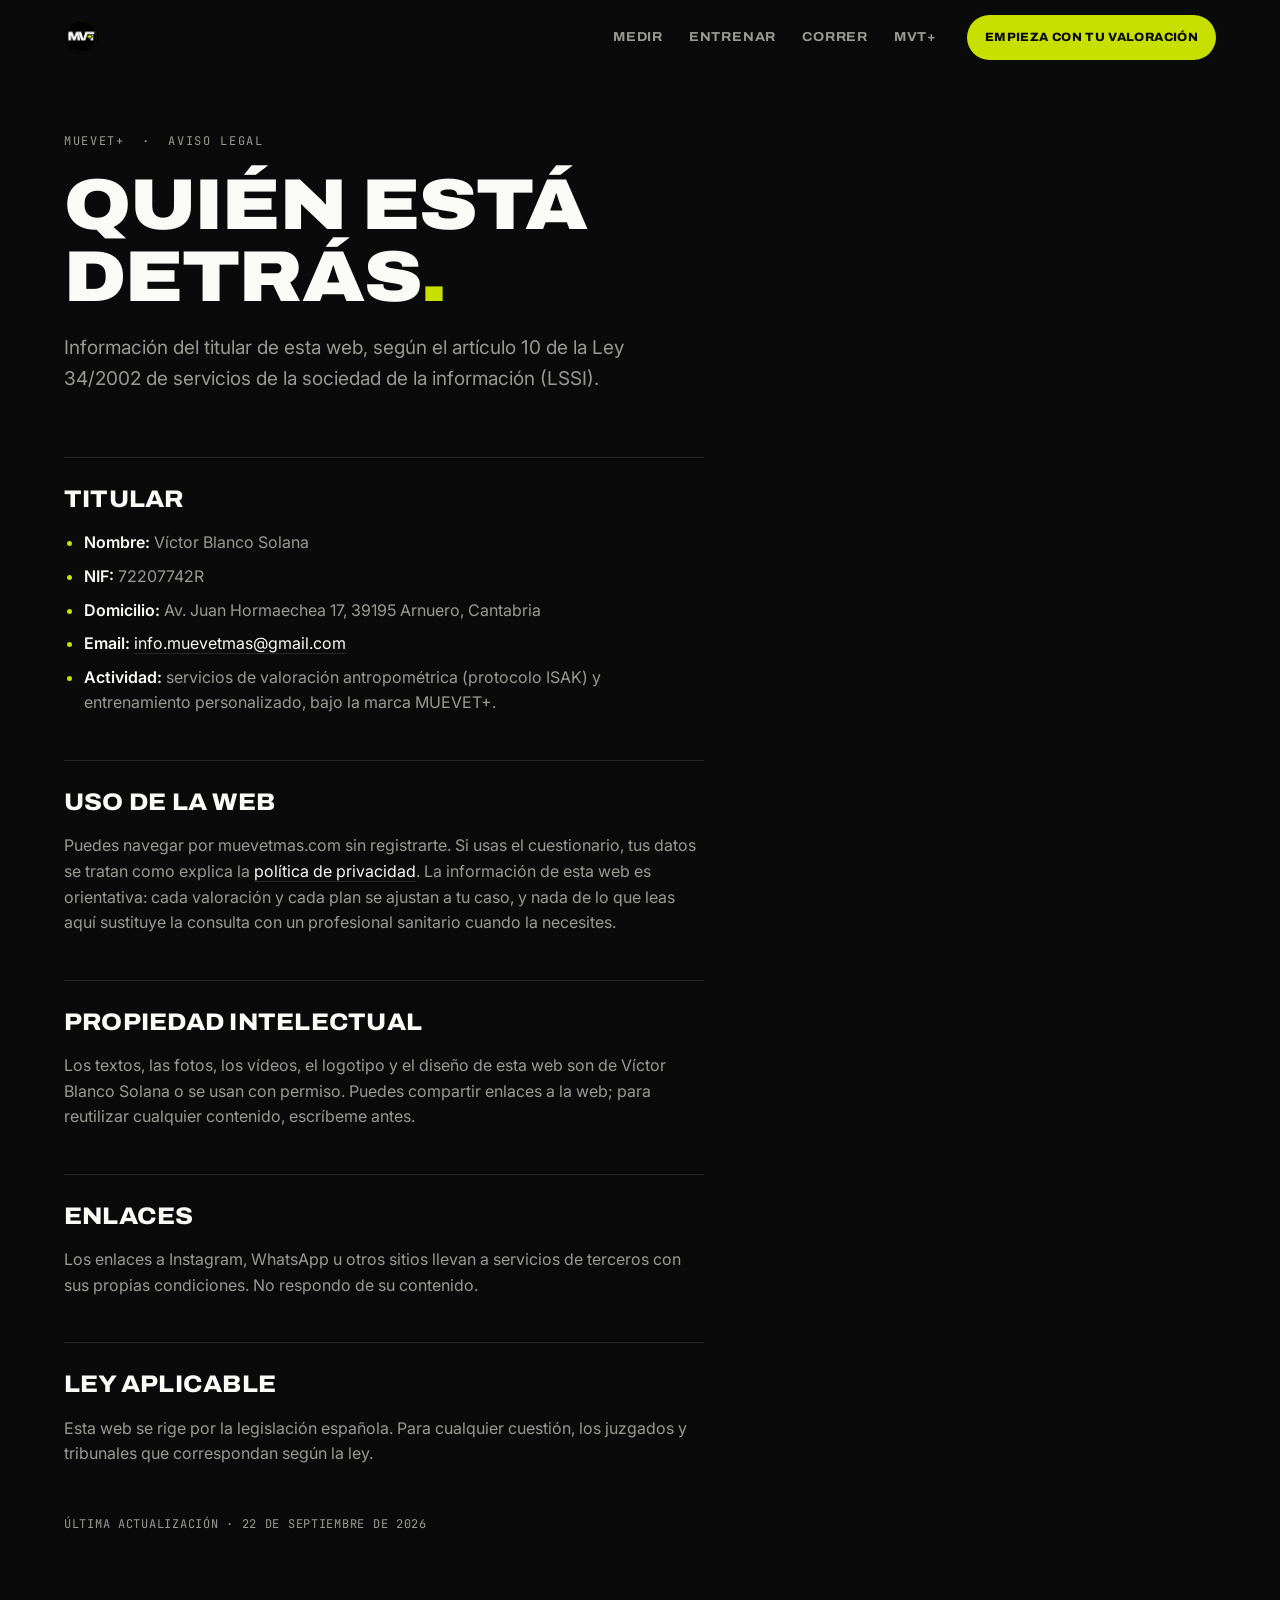
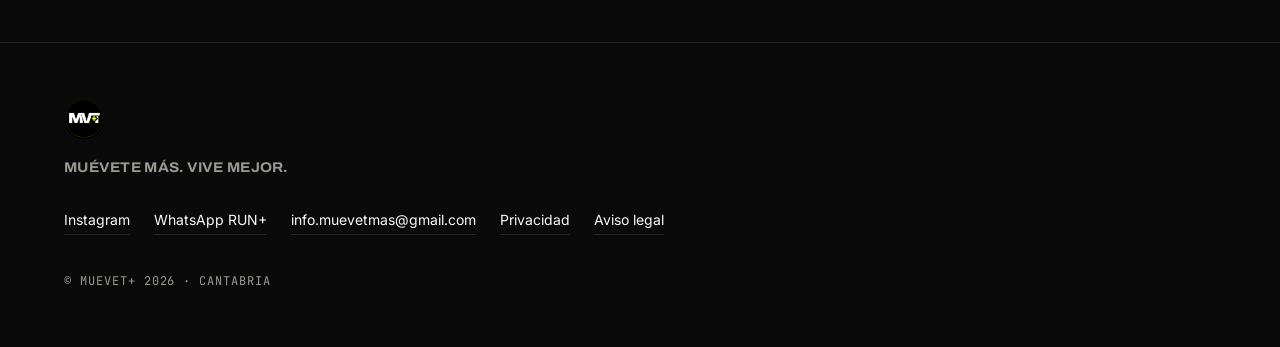
==== commit f8e20007: "Legales: «Entrenar» en la barra apunta a #entrena (quedaba #sistemas) Co-Authored-By: Claude Fable 5" ====
--- a/aviso-legal.html
+++ b/aviso-legal.html
@@ -24,7 +24,7 @@
   </a>
   <nav class="nav-links" aria-label="Secciones">
     <a href="index.html#medir">Medir</a>
-    <a href="index.html#sistemas">Entrenar</a>
+    <a href="index.html#entrena">Entrenar</a>
     <a href="index.html#corre">Correr</a>
     <a href="index.html#mvt">MVT+</a>
   </nav>
--- a/assets/css/main.css
+++ b/assets/css/main.css
@@ -34,6 +34,8 @@
   --dim:#9A9A94;
   --lime:#C8E000;
   --line:#26272B;
+  --lime-2:#D9F21A;                /* lima al pulsar/pasar */
+  --error:#FF6B5A;
 
   --display:'Archivo', system-ui, sans-serif;
   --body:'Inter', system-ui, sans-serif;
@@ -126,7 +128,7 @@
   text-decoration:none; border-radius:999px; padding:12px 24px;
   transition:background var(--d1) var(--ease-swift), transform var(--d1) var(--ease-swift);
 }
-.btn-pill:hover{ background:#d9f21a }
+.btn-pill:hover{ background:var(--lime-2) }
 .btn-pill:active{ transform:scale(.97) }
 .btn-pill .arr{ transition:transform var(--d1) var(--ease-out) }
 .btn-pill:hover .arr{ transform:translateX(4px) }
@@ -191,7 +193,7 @@
   margin-bottom:40px;
   display:flex; flex-direction:column; align-items:flex-start; gap:12px;
 }
-.hero-micro{ letter-spacing:.12em }
+.hero-micro{ letter-spacing:.06em }
 /* Cotas del perfil restringido ISAK: la imagen de la portada son datos */
 .hero-rule{ display:flex; align-items:flex-end; margin:0 0 26px; max-width:520px }
 .hero-rule span{
@@ -205,7 +207,7 @@
   font-size:22px; line-height:1; letter-spacing:0; color:var(--paper); margin-bottom:4px;
   font-variant-numeric:tabular-nums;
 }
-.hero-cred{ display:flex; align-items:center; gap:12px }
+.hero-cred{ display:flex; align-items:center; gap:12px; letter-spacing:.06em }
 /* Hero a dos columnas con el vídeo de marca */
 .hero-grid{ display:flex; flex-direction:column }
 .hero-media{
@@ -340,7 +342,7 @@
 .medir-intro, .coach-intro{ color:var(--dim); font-size:clamp(16px,1.8vw,19px); max-width:60ch; margin-bottom:28px }
 .medir-a, .medir-b{ display:flex; flex-direction:column; gap:26px }
 .cta-row{ display:flex; flex-direction:column; align-items:flex-start; gap:10px; margin-top:6px }
-.cta-micro{ letter-spacing:.12em }
+.cta-micro{ letter-spacing:.06em }
 
 /* 02 · COACH */
 .coach-grid{ display:grid; gap:40px }
@@ -362,7 +364,7 @@
 .tag-soon{
   display:inline-block; margin-left:10px; padding:3px 8px; vertical-align:middle;
   border:1px solid var(--lime); border-radius:999px; color:var(--lime);
-  font-size:10px; letter-spacing:.14em;
+  font-size:11px; letter-spacing:.14em;
 }
 
 /* 03 · RUN+ */
@@ -402,7 +404,7 @@
 .run-text{
   font-size:clamp(18px,2.4vw,24px); line-height:1.5; max-width:60ch;
 }
-.run-note{ letter-spacing:.12em }
+.run-note{ letter-spacing:.06em }
 
 /* 04 · MVT+ */
 .mvt{ padding-bottom:clamp(138px,20vh,253px) }
@@ -522,7 +524,7 @@
 .doc-body ul{ padding-left:20px } .doc-body li{ margin:8px 0 } .doc-body li::marker{ color:var(--lime) }
 .doc-body a{ color:var(--paper); text-decoration-color:var(--line); text-underline-offset:4px; display:inline-block; padding:10px 0; margin:-10px 0 }
 .doc-body a:hover{ text-decoration-color:var(--lime) }
-.doc-date{ margin-top:48px; letter-spacing:.14em }
+.doc-date{ margin-top:48px; letter-spacing:.06em }
 
 /* ── FOOTER ── */
 .footer{
@@ -586,7 +588,7 @@
   .nav-brand img{ width:28px; height:28px }
 }
 @media(max-width:360px){
-  .nav-links a{ font-size:10.5px; padding:8px 3px; letter-spacing:0 }
+  .nav-links a{ font-size:11px; padding:8px 3px; letter-spacing:0 }
 }
 
 /* ── HERO EN MOVIL ──
@@ -647,7 +649,7 @@
 .isak-num{ color:var(--paper); letter-spacing:.1em; margin-bottom:10px }
 .isak-num b{ color:var(--lime); font-weight:600; font-variant-numeric:tabular-nums }
 .isak-item p{ color:var(--dim); max-width:62ch }
-.isak-close{ margin-top:22px; letter-spacing:.12em }
+.isak-close{ margin-top:22px; letter-spacing:.06em }
 
 /* ── CONTORNOS TOPOGRÁFICOS (profundidad decorativa) ── */
 #medir{ position:relative; overflow:hidden }
@@ -713,7 +715,7 @@
 .field input::placeholder, .field textarea::placeholder{ color:var(--dim); opacity:.8 }
 .field input:focus, .field textarea:focus{ outline:none; border-bottom-color:var(--lime) }
 .field:focus-within label{ color:var(--paper) }
-.field.is-error input, .field.is-error textarea{ border-bottom-color:#FF6B5A }
+.field.is-error input, .field.is-error textarea{ border-bottom-color:var(--error) }
 
 /* ── Grupos de opciones ── */
 .chips{ border:0; margin-top:30px }
@@ -722,7 +724,7 @@
   font-size:clamp(15px,1.8vw,17px); letter-spacing:.01em;
   color:var(--paper); margin-bottom:14px;
 }
-.chips.is-error legend{ color:#FF6B5A }
+.chips.is-error legend{ color:var(--error) }
 .chip{ display:inline-block; margin:0 8px 8px 0 }
 .chip input{ position:absolute; width:1px; height:1px; opacity:0; pointer-events:none }
 .chip span{
@@ -747,7 +749,7 @@
 
 /* ── Envío ── */
 .apply-send{ display:flex; flex-direction:column; align-items:flex-start; gap:16px }
-.apply-note{ letter-spacing:.12em }
+.apply-note{ letter-spacing:.06em }
 /* ── Casilla de privacidad: obligatoria, sin marcar, zona táctil ≥44px ── */
 .check{
   position:relative; display:flex; align-items:center; gap:12px;
@@ -768,15 +770,15 @@
 .check input:checked + .check-box{ background:var(--lime); border-color:var(--lime) }
 .check input:checked + .check-box::after{ transform:rotate(45deg) scale(1); opacity:1 }
 .check input:focus-visible + .check-box{ outline:2px solid var(--lime); outline-offset:3px }
-.check.is-error .check-box{ border-color:#FF6B5A }
+.check.is-error .check-box{ border-color:var(--error) }
 .check-text a{ color:var(--paper); text-decoration-color:var(--line); text-underline-offset:4px; display:inline-block; padding:12px 0; margin:-12px 0 }
 .check-text a:hover{ text-decoration-color:var(--lime) }
 .apply-send .btn-pill[disabled]{ opacity:.55; pointer-events:none }
-.apply-status{ margin-top:18px; color:#FF6B5A; letter-spacing:.08em; line-height:1.5 }
+.apply-status{ margin-top:18px; color:var(--error); letter-spacing:.06em; line-height:1.5 }
 .apply-status:empty{ display:none }
 .apply-alt{ margin-top:26px; color:var(--dim); font-size:14px }
-.apply-alt a{ color:var(--paper); text-decoration:none; border-bottom:1px solid var(--line); padding-bottom:2px }
-.apply-alt a:hover{ border-color:var(--lime) }
+.apply-alt a{ color:var(--paper); text-decoration:underline; text-decoration-color:var(--line); text-underline-offset:4px; padding:11px 0; margin:-11px 0 }
+.apply-alt a:hover{ text-decoration-color:var(--lime) }
 
 /* ── Estado enviado ── */
 .apply-done{ width:100%; max-width:640px; border-top:1px solid var(--line); padding-top:30px }
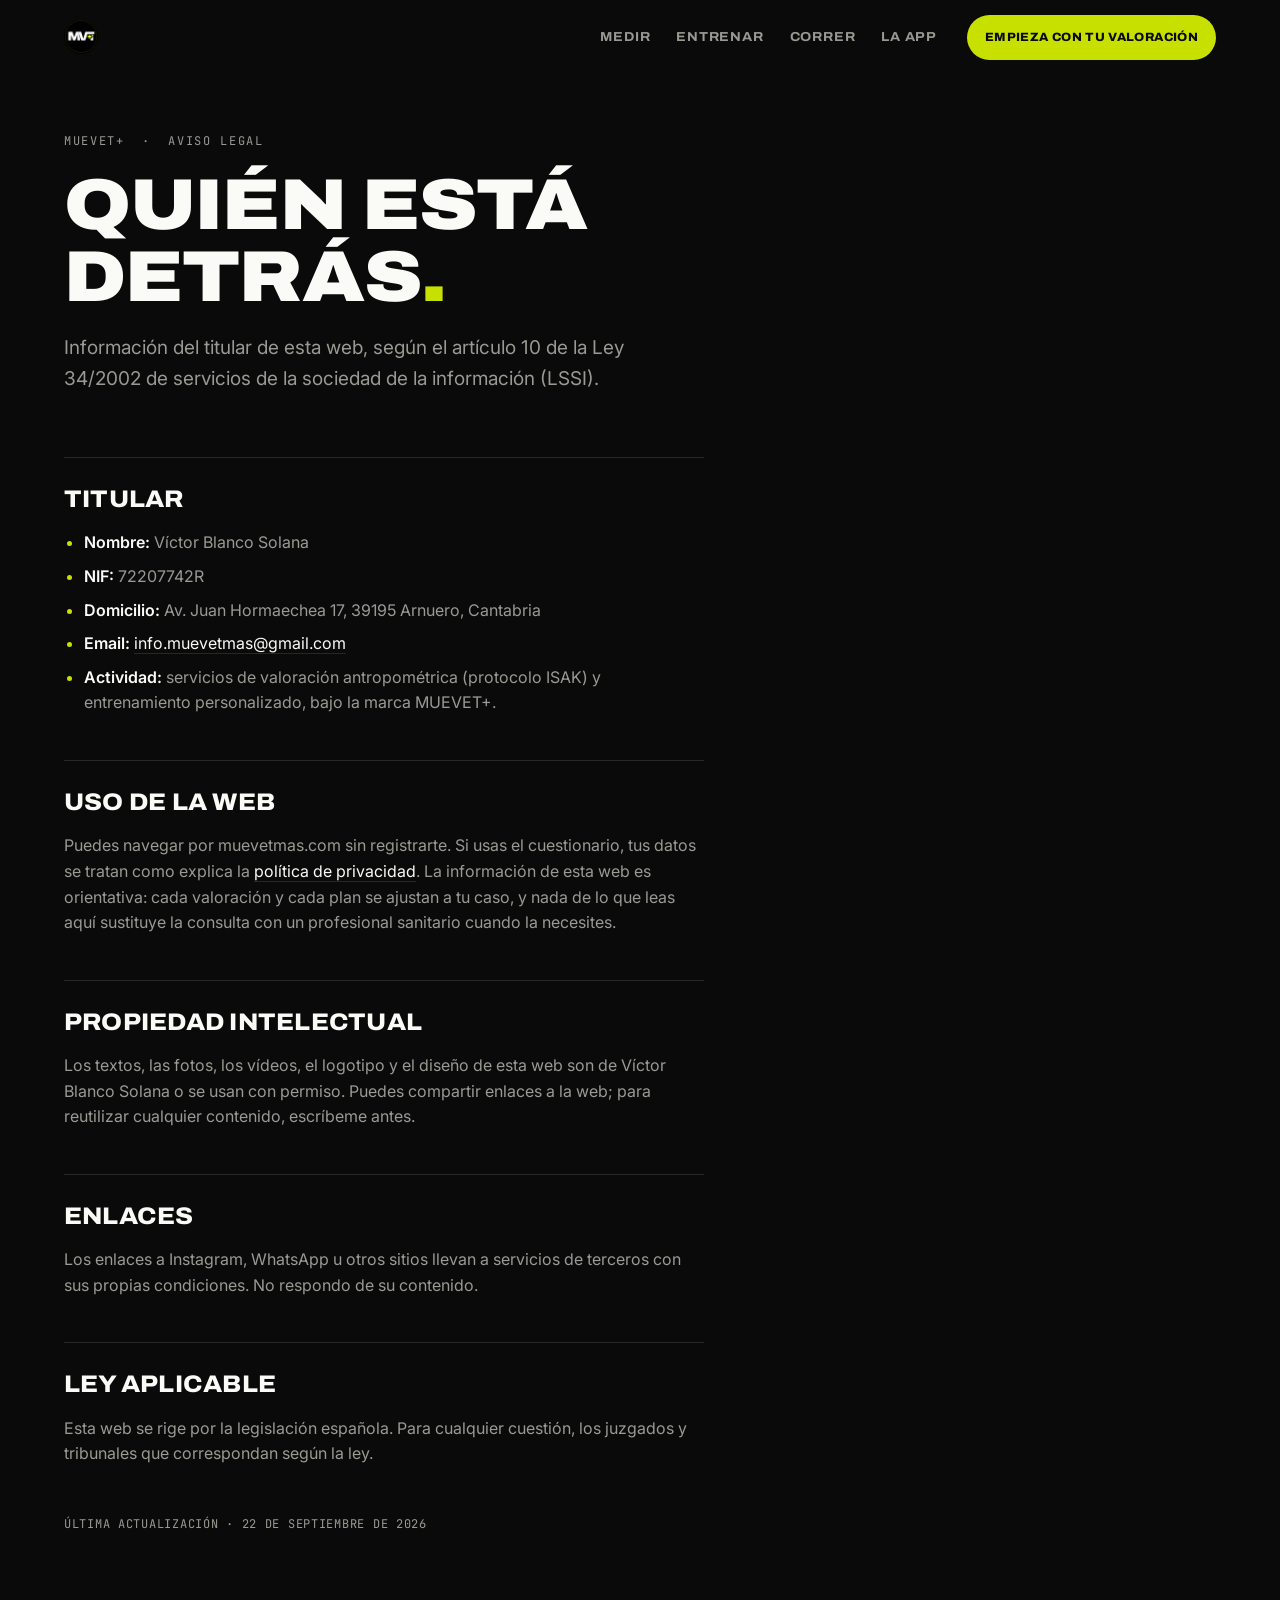
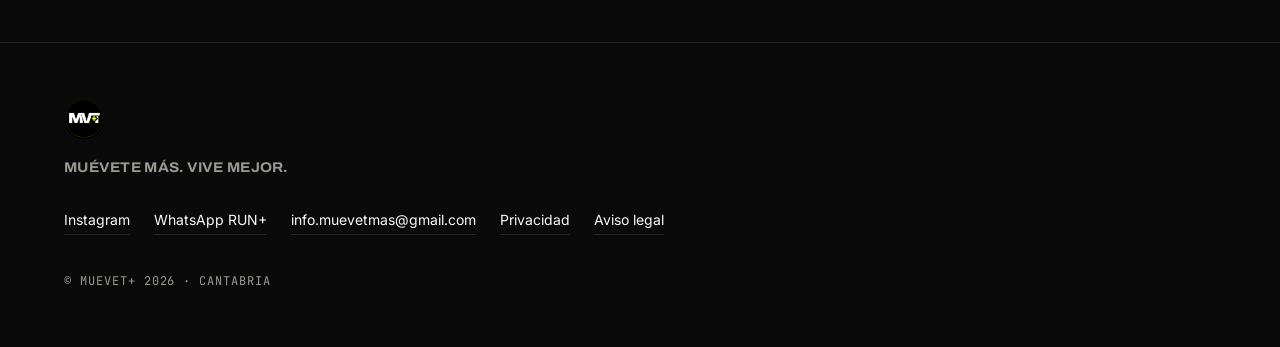
==== commit c7e8e0f3: "La app pasa a llamarse MUEVET+: fuera «MVT+» de toda la web - Barra: «La app» (#app) en las tres pág" ====
--- a/aviso-legal.html
+++ b/aviso-legal.html
@@ -26,7 +26,7 @@
     <a href="index.html#medir">Medir</a>
     <a href="index.html#entrena">Entrenar</a>
     <a href="index.html#corre">Correr</a>
-    <a href="index.html#mvt">MVT+</a>
+    <a href="index.html#app">La app</a>
   </nav>
   <a class="btn-pill nav-cta" href="index.html#contacto">Empieza con tu valoración</a>
 </header>
--- a/assets/css/main.css
+++ b/assets/css/main.css
@@ -415,6 +415,13 @@
   stroke-dasharray:520; stroke-dashoffset:520;
 }
 .mvt-plus.is-in .draw-slow{ animation:draw 1.6s var(--ease-out) .2s forwards }
+/* La app: un móvil (trazo gris) que se dibuja y, dentro, la cruz de la marca en lima */
+.mvt-phone{ width:clamp(72px,7vw,108px) }
+.mvt-phone .draw-phone{ fill:none; stroke:var(--dim); stroke-width:1.5; stroke-linecap:round; stroke-dasharray:570; stroke-dashoffset:570 }
+.mvt-phone .draw-slot{ stroke-dasharray:16; stroke-dashoffset:16 }
+.mvt-phone .draw-slow{ stroke:var(--lime); stroke-dasharray:312; stroke-dashoffset:312 }
+.mvt-phone.is-in .draw-phone{ animation:draw 1.2s var(--ease-out) .1s forwards }
+.mvt-phone.is-in .draw-slow{ animation:draw 1s var(--ease-out) .7s forwards }
 @media(min-width:1080px){
   .mvt-lead{ grid-template-columns:minmax(0,1fr) auto; grid-template-areas:"copy cross"; gap:72px; align-items:center }
   .mvt-copy{ grid-area:copy } .mvt-plus{ grid-area:cross; justify-self:end }
@@ -566,7 +573,7 @@
   .clip-video{ transition:none }
   .reveal{ opacity:1; transform:none; transition:none }
   .photo-mask img, .reveal .photo-mask img{ transform:none; transition:none }
-  .hero-cross .draw,.mvt-plus .draw-slow{ stroke-dashoffset:0; animation:none !important }
+  .hero-cross .draw,.mvt-plus .draw-slow,.mvt-phone .draw-phone{ stroke-dashoffset:0; animation:none !important }
   .mvt-tick::before{ transform:none; transition:none }
   .apply-done:not([hidden]){ animation:none }
   .chip span:active{ transform:none }
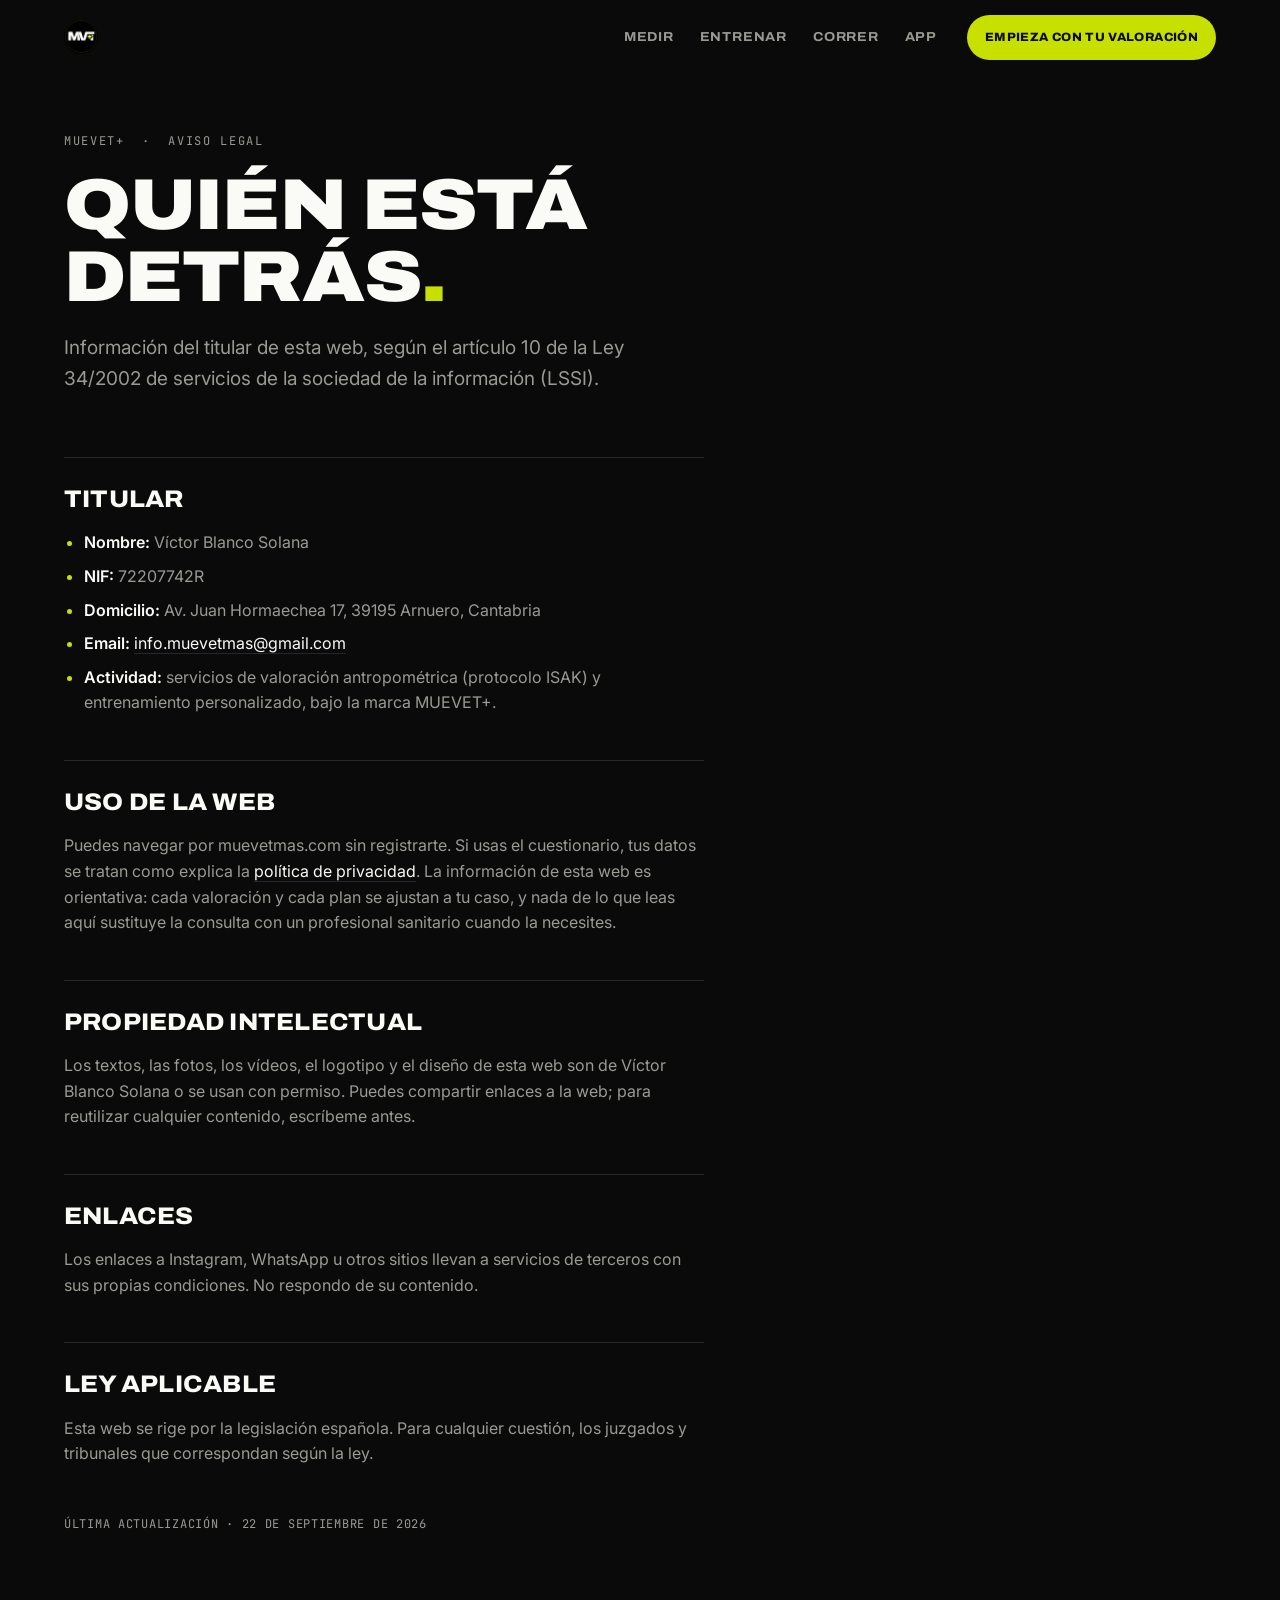
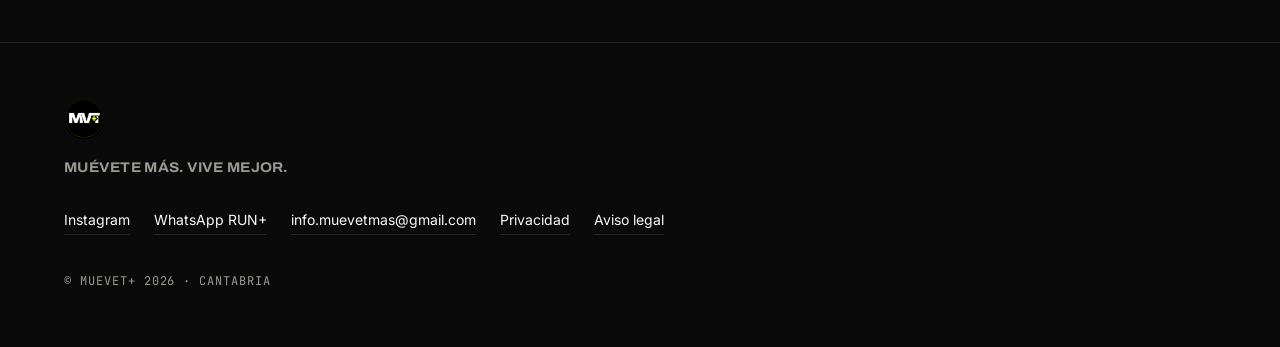
==== commit 01496a8e: "Barra: «App» a secas; CSS/JS versionados 2026-09-29a; sitemap al día Co-Authored-By: Claude Fable 5." ====
--- a/aviso-legal.html
+++ b/aviso-legal.html
@@ -12,7 +12,7 @@
 <link rel="apple-touch-icon" href="assets/icons/apple-touch-icon.png">
 <link rel="preload" href="assets/fonts/archivo-var.woff2" as="font" type="font/woff2" crossorigin>
 <link rel="preload" href="assets/fonts/inter-var.woff2" as="font" type="font/woff2" crossorigin>
-<link rel="stylesheet" href="assets/css/main.css?v=2026-09-22b">
+<link rel="stylesheet" href="assets/css/main.css?v=2026-09-29a">
 </head>
 <body class="is-loaded">
 
@@ -26,7 +26,7 @@
     <a href="index.html#medir">Medir</a>
     <a href="index.html#entrena">Entrenar</a>
     <a href="index.html#corre">Correr</a>
-    <a href="index.html#app">La app</a>
+    <a href="index.html#app">App</a>
   </nav>
   <a class="btn-pill nav-cta" href="index.html#contacto">Empieza con tu valoración</a>
 </header>
@@ -78,6 +78,6 @@
   <p class="mono footer-legal">© MUEVET+ 2026&nbsp;·&nbsp;CANTABRIA</p>
 </footer>
 
-<script src="assets/js/main.js?v=2026-09-22b" defer></script>
+<script src="assets/js/main.js?v=2026-09-29a" defer></script>
 </body>
 </html>
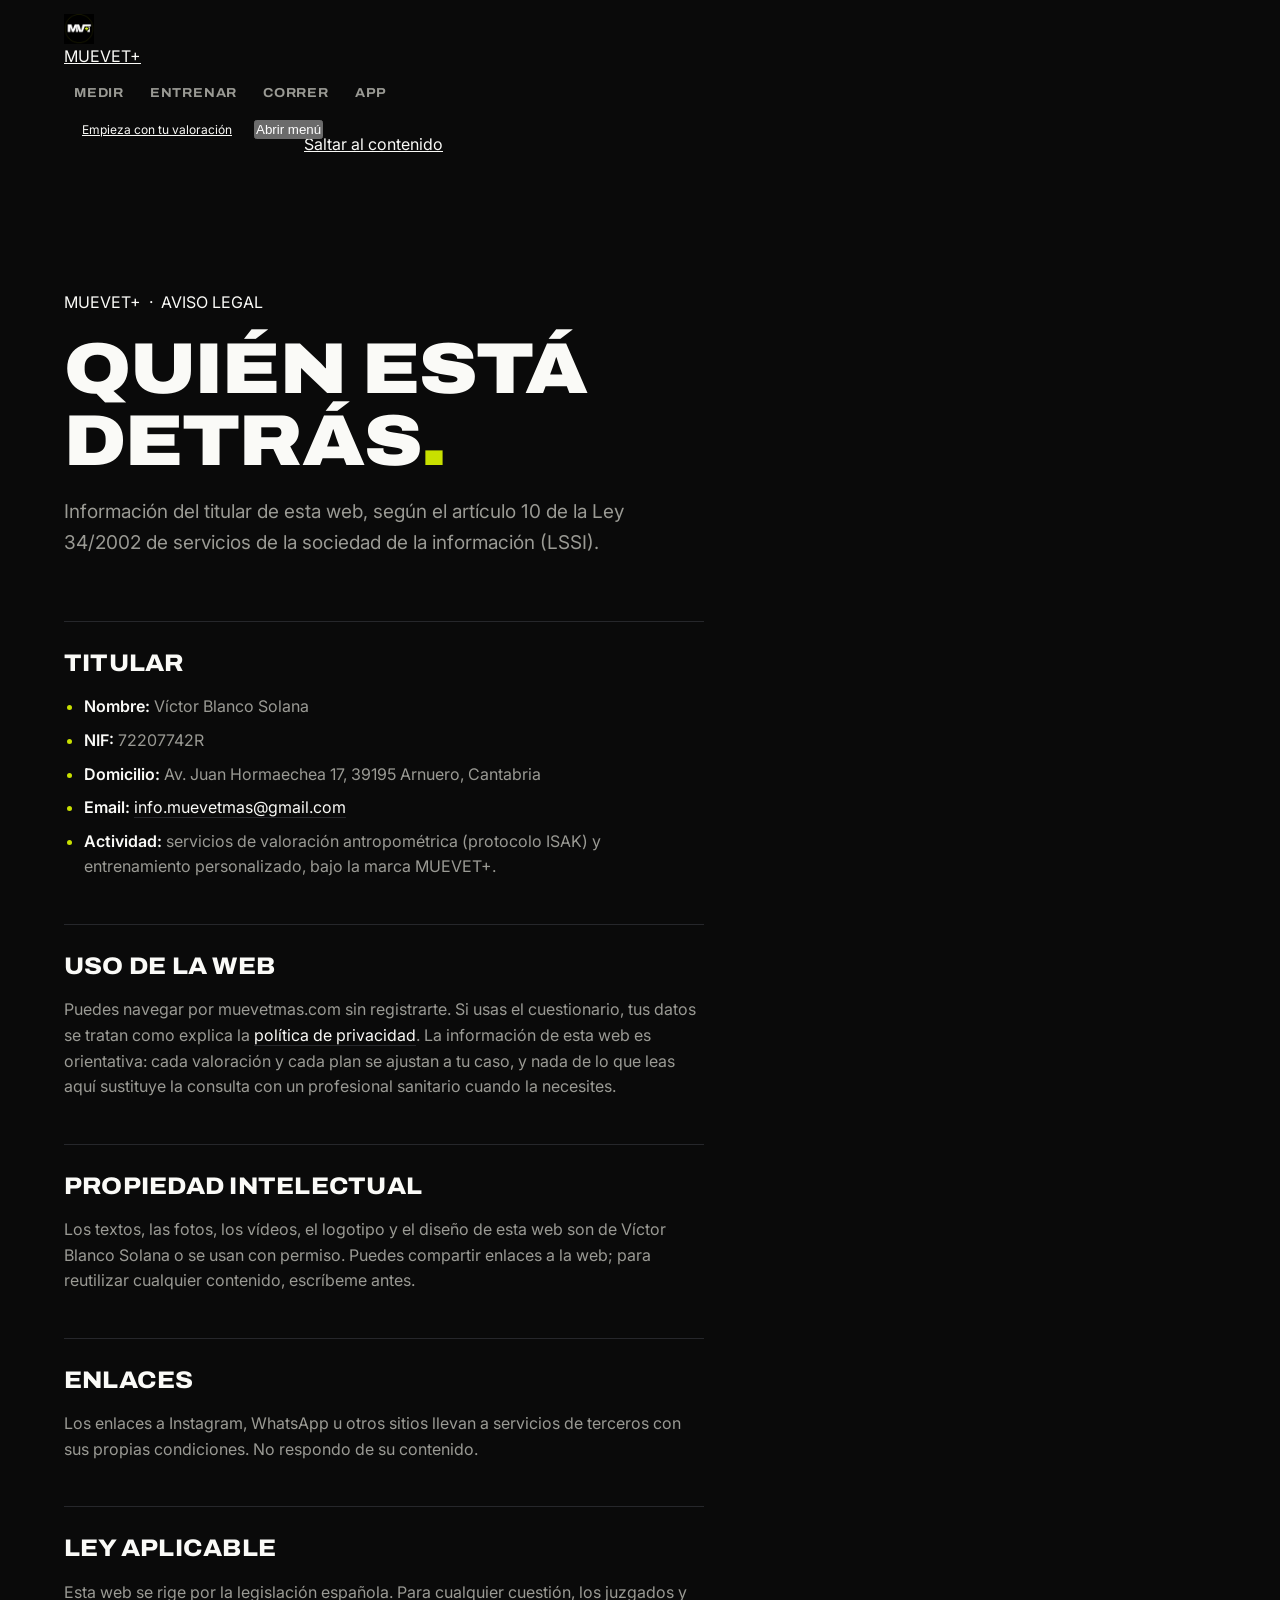
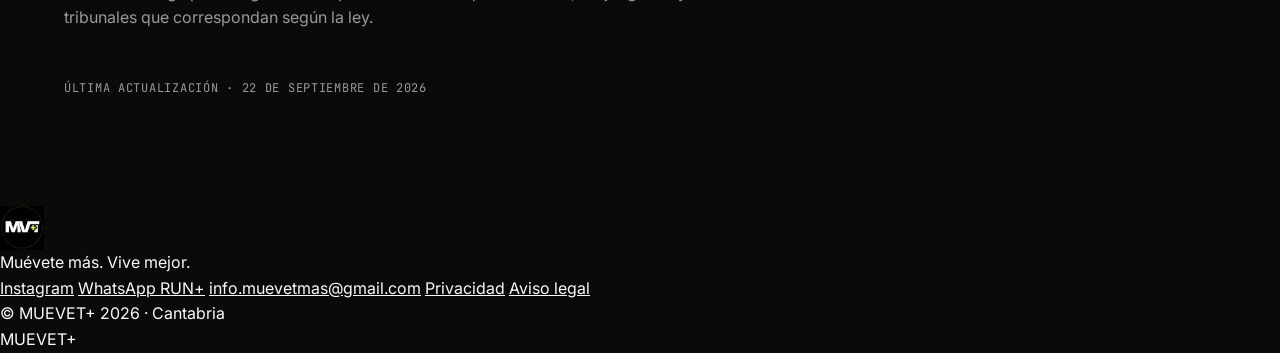
==== commit e4f557c3: "Rediseño: privacidad y aviso legal con la cabecera, el menú y el pie nuevos El texto legal no cambia" ====
--- a/aviso-legal.html
+++ b/aviso-legal.html
@@ -12,72 +12,102 @@
 <link rel="apple-touch-icon" href="assets/icons/apple-touch-icon.png">
 <link rel="preload" href="assets/fonts/archivo-var.woff2" as="font" type="font/woff2" crossorigin>
 <link rel="preload" href="assets/fonts/inter-var.woff2" as="font" type="font/woff2" crossorigin>
-<link rel="stylesheet" href="assets/css/main.css?v=2026-09-29a">
+<link rel="stylesheet" href="assets/css/main.css?v=2026-10-03a">
 </head>
-<body class="is-loaded">
+<body class="doc-page">
+<svg class="sprite" aria-hidden="true" focusable="false">
+  <symbol id="i-arrow" viewBox="0 0 24 24"><path d="M5 12h14M13 6l6 6-6 6"/></symbol>
+</svg>
 
-<a class="skip-link" href="#main">Saltar al contenido</a>
+<a class="skip" href="#main">Saltar al contenido</a>
 
 <header class="nav" id="nav">
-  <a class="nav-brand" href="index.html#top" aria-label="MUEVET+ — inicio">
-    <img src="assets/icons/logo-mv.png" alt="" width="34" height="34">
-  </a>
-  <nav class="nav-links" aria-label="Secciones">
-    <a href="index.html#medir">Medir</a>
-    <a href="index.html#entrena">Entrenar</a>
-    <a href="index.html#corre">Correr</a>
-    <a href="index.html#app">App</a>
-  </nav>
-  <a class="btn-pill nav-cta" href="index.html#contacto">Empieza con tu valoración</a>
+  <div class="nav-in">
+    <a class="brand" href="index.html" aria-label="MUEVET+, inicio">
+      <img src="assets/icons/logo-mv.png" alt="" width="30" height="30">
+      <span class="brand-word">MUEVET<span class="lime">+</span></span>
+    </a>
+    <nav class="nav-links" aria-label="Secciones">
+      <a href="index.html#medir">Medir</a>
+      <a href="index.html#entrena">Entrenar</a>
+      <a href="index.html#corre">Correr</a>
+      <a href="index.html#app">App</a>
+    </nav>
+    <a class="btn btn-sm nav-cta" href="index.html#contacto">Empieza con tu valoración</a>
+    <button class="nav-toggle" id="navToggle" type="button" aria-expanded="false" aria-controls="menu">
+      <span class="sr" data-label>Abrir menú</span><i></i><i></i>
+    </button>
+  </div>
 </header>
 
-<main id="main" class="doc">
-  <header class="doc-head">
-    <p class="label">MUEVET+ &nbsp;·&nbsp; AVISO LEGAL</p>
-    <h1 class="doc-title">Quién está detrás<span class="plus">.</span></h1>
-    <p class="doc-lede">Información del titular de esta web, según el artículo 10 de la Ley 34/2002 de servicios de la sociedad de la información (LSSI).</p>
-  </header>
+<div class="menu" id="menu" hidden>
+  <nav class="menu-links" aria-label="Menú">
+    <a href="index.html#medir" style="--i:0">Medir</a>
+    <a href="index.html#entrena" style="--i:1">Entrenar</a>
+    <a href="index.html#corre" style="--i:2">Correr</a>
+    <a href="index.html#app" style="--i:3">App</a>
+  </nav>
+  <div class="menu-foot" style="--i:4">
+    <a class="btn" href="index.html#contacto">Empieza con tu valoración <svg class="ico"><use href="#i-arrow"/></svg></a>
+    <p class="micro">Dos minutos. Te digo por dónde empezar.</p>
+  </div>
+</div>
 
-  <section class="doc-body">
-    <h2>Titular</h2>
-    <ul>
-      <li><strong>Nombre:</strong> Víctor Blanco Solana</li>
-      <li><strong>NIF:</strong> 72207742R</li>
-      <li><strong>Domicilio:</strong> Av. Juan Hormaechea 17, 39195 Arnuero, Cantabria</li>
-      <li><strong>Email:</strong> <a href="mailto:info.muevetmas@gmail.com">info.muevetmas@gmail.com</a></li>
-      <li><strong>Actividad:</strong> servicios de valoración antropométrica (protocolo ISAK) y entrenamiento personalizado, bajo la marca MUEVET+.</li>
-    </ul>
+<main id="main" class="doc tone-day">
+<div class="wrap">
+    <header class="doc-head">
+      <p class="doc-label">MUEVET+ &nbsp;·&nbsp; AVISO LEGAL</p>
+      <h1 class="doc-title">Quién está detrás<span class="plus">.</span></h1>
+      <p class="doc-lede">Información del titular de esta web, según el artículo 10 de la Ley 34/2002 de servicios de la sociedad de la información (LSSI).</p>
+    </header>
 
-    <h2>Uso de la web</h2>
-    <p>Puedes navegar por muevetmas.com sin registrarte. Si usas el cuestionario, tus datos se tratan como explica la <a href="privacidad.html">política de privacidad</a>. La información de esta web es orientativa: cada valoración y cada plan se ajustan a tu caso, y nada de lo que leas aquí sustituye la consulta con un profesional sanitario cuando la necesites.</p>
+    <section class="doc-body">
+      <h2>Titular</h2>
+      <ul>
+        <li><strong>Nombre:</strong> Víctor Blanco Solana</li>
+        <li><strong>NIF:</strong> 72207742R</li>
+        <li><strong>Domicilio:</strong> Av. Juan Hormaechea 17, 39195 Arnuero, Cantabria</li>
+        <li><strong>Email:</strong> <a href="mailto:info.muevetmas@gmail.com">info.muevetmas@gmail.com</a></li>
+        <li><strong>Actividad:</strong> servicios de valoración antropométrica (protocolo ISAK) y entrenamiento personalizado, bajo la marca MUEVET+.</li>
+      </ul>
 
-    <h2>Propiedad intelectual</h2>
-    <p>Los textos, las fotos, los vídeos, el logotipo y el diseño de esta web son de Víctor Blanco Solana o se usan con permiso. Puedes compartir enlaces a la web; para reutilizar cualquier contenido, escríbeme antes.</p>
+      <h2>Uso de la web</h2>
+      <p>Puedes navegar por muevetmas.com sin registrarte. Si usas el cuestionario, tus datos se tratan como explica la <a href="privacidad.html">política de privacidad</a>. La información de esta web es orientativa: cada valoración y cada plan se ajustan a tu caso, y nada de lo que leas aquí sustituye la consulta con un profesional sanitario cuando la necesites.</p>
 
-    <h2>Enlaces</h2>
-    <p>Los enlaces a Instagram, WhatsApp u otros sitios llevan a servicios de terceros con sus propias condiciones. No respondo de su contenido.</p>
+      <h2>Propiedad intelectual</h2>
+      <p>Los textos, las fotos, los vídeos, el logotipo y el diseño de esta web son de Víctor Blanco Solana o se usan con permiso. Puedes compartir enlaces a la web; para reutilizar cualquier contenido, escríbeme antes.</p>
 
-    <h2>Ley aplicable</h2>
-    <p>Esta web se rige por la legislación española. Para cualquier cuestión, los juzgados y tribunales que correspondan según la ley.</p>
+      <h2>Enlaces</h2>
+      <p>Los enlaces a Instagram, WhatsApp u otros sitios llevan a servicios de terceros con sus propias condiciones. No respondo de su contenido.</p>
 
-    <p class="mono doc-date">ÚLTIMA ACTUALIZACIÓN&nbsp;·&nbsp;22 DE SEPTIEMBRE DE 2026</p>
-  </section>
+      <h2>Ley aplicable</h2>
+      <p>Esta web se rige por la legislación española. Para cualquier cuestión, los juzgados y tribunales que correspondan según la ley.</p>
 
+      <p class="mono doc-date">ÚLTIMA ACTUALIZACIÓN&nbsp;·&nbsp;22 DE SEPTIEMBRE DE 2026</p>
+    </section>
+</div>
 </main>
 
-<footer class="footer">
-  <img src="assets/icons/logo-mv.png" alt="MUEVET+" width="40" height="40">
-  <p class="footer-claim">Muévete más. Vive mejor.</p>
-  <nav class="footer-links" aria-label="Contacto">
-    <a href="https://www.instagram.com/muevet.mas" target="_blank" rel="noopener">Instagram</a>
-    <a href="https://chat.whatsapp.com/J52jzClYnoVD17e3LXn0wf?mode=gi_t" target="_blank" rel="noopener">WhatsApp RUN+</a>
-    <a href="mailto:info.muevetmas@gmail.com">info.muevetmas@gmail.com</a>
-    <a href="privacidad.html">Privacidad</a>
-    <a href="aviso-legal.html">Aviso legal</a>
-  </nav>
-  <p class="mono footer-legal">© MUEVET+ 2026&nbsp;·&nbsp;CANTABRIA</p>
+<div class="fade fade-d2n" aria-hidden="true"></div>
+
+<footer class="foot tone-dark">
+  <div class="wrap foot-in">
+    <div class="foot-brand">
+      <img src="assets/icons/logo-mv.png" alt="MUEVET+" width="44" height="44" loading="lazy">
+      <p class="foot-claim">Muévete más. <span>Vive mejor.</span></p>
+    </div>
+    <nav class="foot-links" aria-label="Contacto y legal">
+      <a href="https://www.instagram.com/muevet.mas" target="_blank" rel="noopener">Instagram</a>
+      <a href="https://chat.whatsapp.com/J52jzClYnoVD17e3LXn0wf?mode=gi_t" target="_blank" rel="noopener">WhatsApp RUN+</a>
+      <a href="mailto:info.muevetmas@gmail.com">info.muevetmas@gmail.com</a>
+      <a href="privacidad.html">Privacidad</a>
+      <a href="aviso-legal.html">Aviso legal</a>
+    </nav>
+    <p class="foot-legal">© MUEVET+ 2026 · Cantabria</p>
+  </div>
+  <div class="foot-mark" aria-hidden="true">MUEVET<span>+</span></div>
 </footer>
 
-<script src="assets/js/main.js?v=2026-09-29a" defer></script>
+<script src="assets/js/main.js?v=2026-10-03a" defer></script>
 </body>
 </html>
--- a/assets/css/main.css
+++ b/assets/css/main.css
@@ -231,6 +231,24 @@
 .clip-play::before{ content:''; width:0; height:0; border-left:8px solid var(--lime); border-top:5px solid transparent; border-bottom:5px solid transparent }
 .clip-play:hover{ border-color:var(--paper) }
 .clip-play:active{ transform:scale(.97) }
+/* Sonido (solo en los clips que lo tienen): abajo a la derecha, con estado visible */
+.clip-sound{
+  position:absolute; right:14px; bottom:14px; z-index:2;
+  display:inline-flex; align-items:center; gap:8px; cursor:pointer;
+  background:rgba(10,10,10,.72); color:var(--paper); border:1px solid var(--line);
+  font-size:11px; letter-spacing:.12em; text-transform:uppercase; padding:11px 14px; min-height:44px;
+  transition:border-color var(--d1) var(--ease-swift), transform .16s var(--ease-out);
+}
+.clip-sound::before{ content:''; width:8px; height:8px; border-radius:50%; border:1px solid var(--lime); transition:background var(--d1) var(--ease-swift) }
+.clip-sound[aria-pressed="true"]{ border-color:var(--lime) }
+.clip-sound[aria-pressed="true"]::before{ background:var(--lime) }
+.clip-sound:hover{ border-color:var(--paper) }
+.clip-sound:active{ transform:scale(.97) }
+.clip-play:focus-visible, .clip-sound:focus-visible{ outline:2px solid var(--lime); outline-offset:3px }
+/* hidden tiene que ganar al display de arriba: si no, «Ver» se pinta con el vídeo reproduciendo */
+.clip-play[hidden], .clip-sound[hidden]{ display:none }
+/* Si «Ver» está visible (reduced-motion), el sonido sube para no montarse en marcos estrechos */
+.clip-play:not([hidden]) + .clip-sound{ right:auto; left:14px; bottom:70px }
 @media(min-width:1080px){
   .hero-grid{
     display:grid; grid-template-columns:minmax(0,1fr) auto;
@@ -409,23 +427,12 @@
 /* 04 · MVT+ */
 .mvt{ padding-bottom:clamp(138px,20vh,253px) }
 .mvt-lead{ display:grid; gap:28px; margin-bottom:clamp(36px,6vh,56px) }
-.mvt-plus{ width:clamp(88px,10vw,150px); height:auto }
-.mvt-plus .draw-slow{
-  stroke:var(--dim); stroke-width:1.5;
-  stroke-dasharray:520; stroke-dashoffset:520;
-}
-.mvt-plus.is-in .draw-slow{ animation:draw 1.6s var(--ease-out) .2s forwards }
-/* La app: un móvil (trazo gris) que se dibuja y, dentro, la cruz de la marca en lima */
-.mvt-phone{ width:clamp(72px,7vw,108px) }
-.mvt-phone .draw-phone{ fill:none; stroke:var(--dim); stroke-width:1.5; stroke-linecap:round; stroke-dasharray:570; stroke-dashoffset:570 }
-.mvt-phone .draw-slot{ stroke-dasharray:16; stroke-dashoffset:16 }
-.mvt-phone .draw-slow{ stroke:var(--lime); stroke-dasharray:312; stroke-dashoffset:312 }
-.mvt-phone.is-in .draw-phone{ animation:draw 1.2s var(--ease-out) .1s forwards }
-.mvt-phone.is-in .draw-slow{ animation:draw 1s var(--ease-out) .7s forwards }
 @media(min-width:1080px){
-  .mvt-lead{ grid-template-columns:minmax(0,1fr) auto; grid-template-areas:"copy cross"; gap:72px; align-items:center }
-  .mvt-copy{ grid-area:copy } .mvt-plus{ grid-area:cross; justify-self:end }
-}
+  .mvt-lead{ grid-template-columns:minmax(0,1fr) auto; grid-template-areas:"copy media"; gap:72px; align-items:center }
+  .mvt-copy{ grid-area:copy } .app-media{ grid-area:media; justify-self:end; width:min(340px, 44svh) }
+}
+/* El vídeo de la app: a la derecha del texto en escritorio, debajo en móvil; mismo marco que los otros clips */
+.app-media{ width:min(300px, 62vw) }
 .mvt-status{ color:var(--lime); letter-spacing:.2em; margin-bottom:16px }
 .mvt-text{ color:var(--dim); max-width:60ch; font-size:clamp(16px,1.8vw,19px) }
 .mvt-text a{ color:var(--paper); text-decoration-color:var(--line); text-underline-offset:4px }
@@ -573,7 +580,7 @@
   .clip-video{ transition:none }
   .reveal{ opacity:1; transform:none; transition:none }
   .photo-mask img, .reveal .photo-mask img{ transform:none; transition:none }
-  .hero-cross .draw,.mvt-plus .draw-slow,.mvt-phone .draw-phone{ stroke-dashoffset:0; animation:none !important }
+  .hero-cross .draw{ stroke-dashoffset:0; animation:none !important }
   .mvt-tick::before{ transform:none; transition:none }
   .apply-done:not([hidden]){ animation:none }
   .chip span:active{ transform:none }
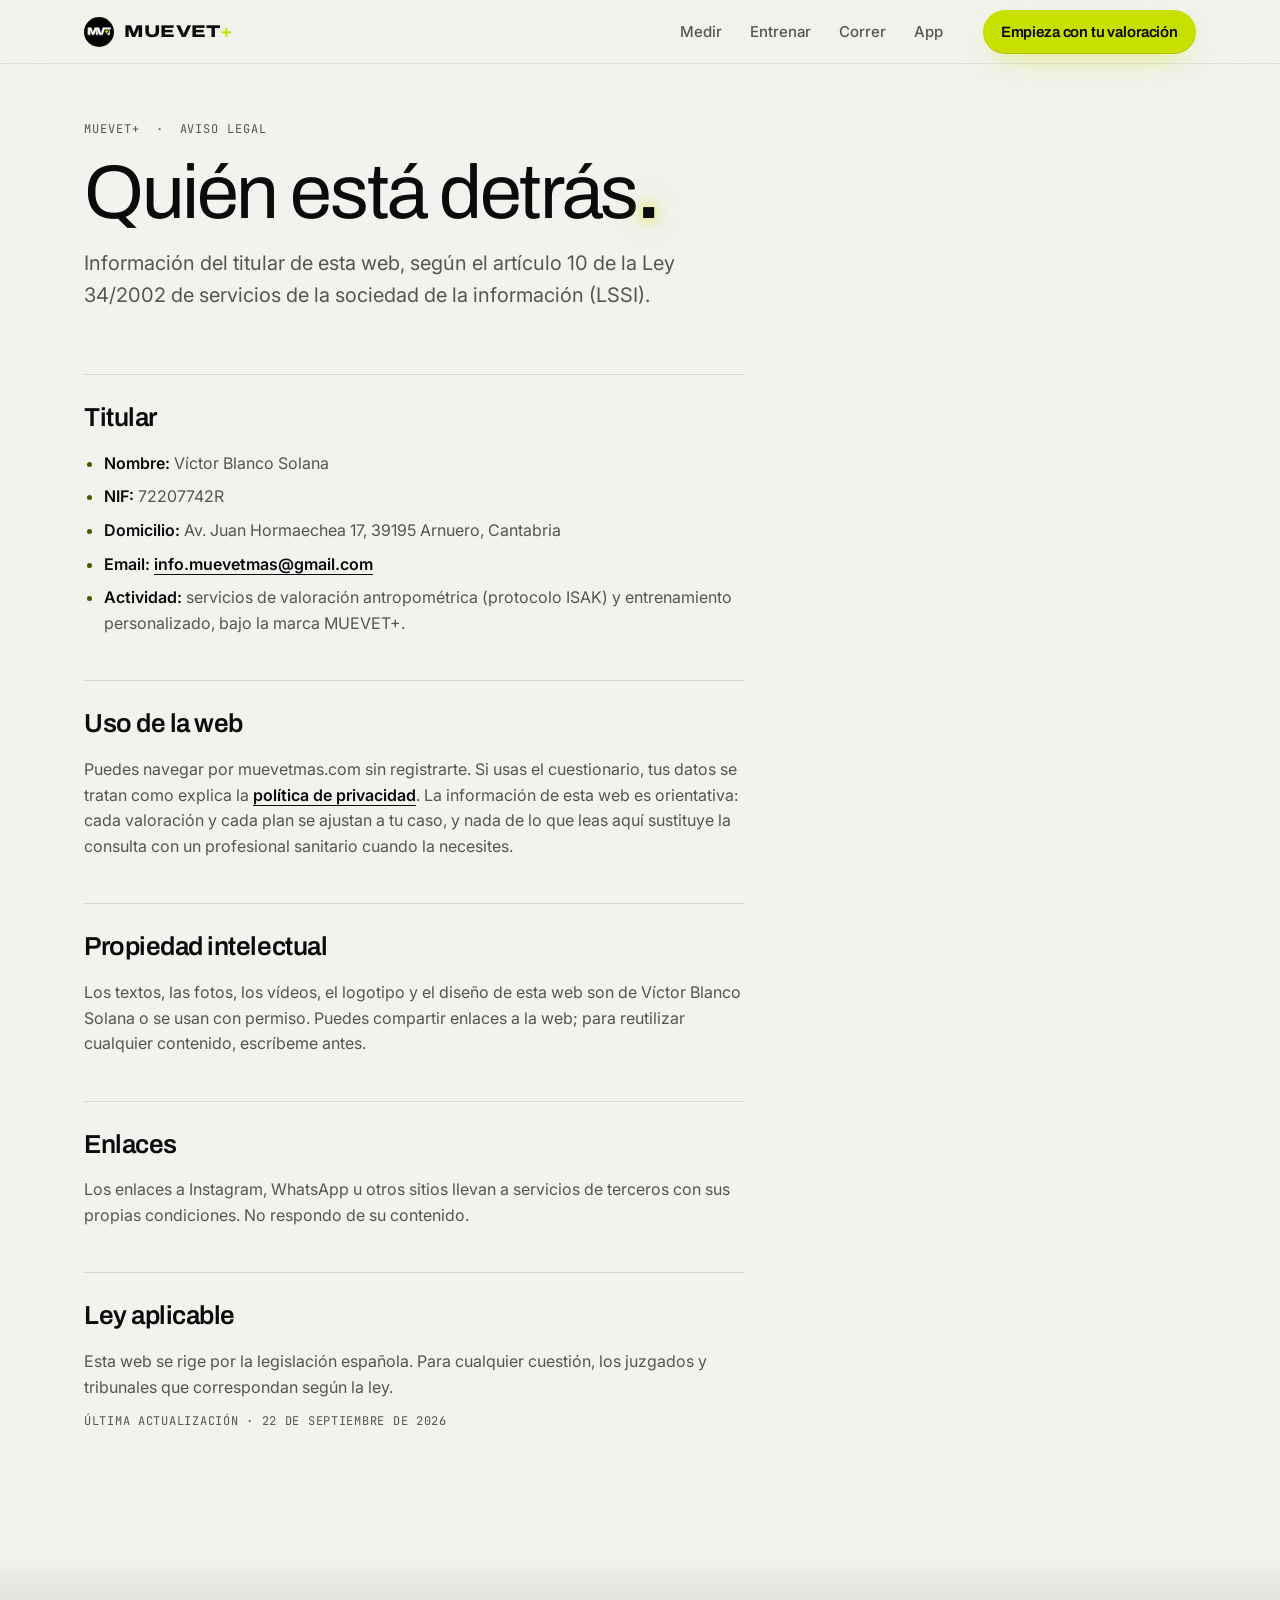
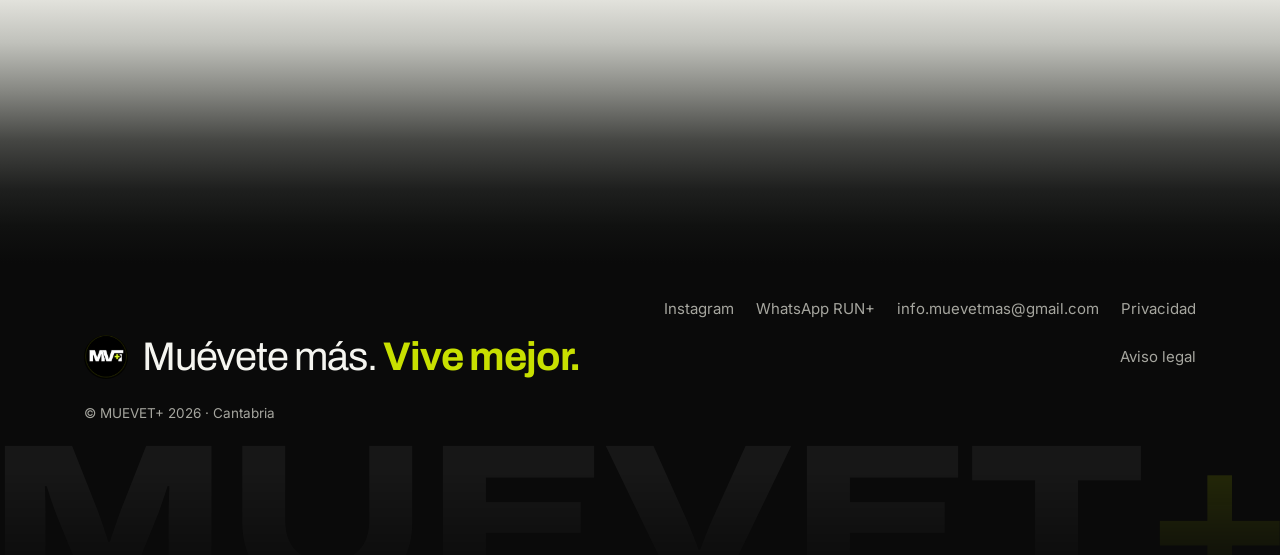
==== commit 29c6384e: "Arreglo: el menú cerrado tapaba toda la página y bloqueaba los toques El menú móvil cerrado llevaba " ====
--- a/aviso-legal.html
+++ b/aviso-legal.html
@@ -12,7 +12,7 @@
 <link rel="apple-touch-icon" href="assets/icons/apple-touch-icon.png">
 <link rel="preload" href="assets/fonts/archivo-var.woff2" as="font" type="font/woff2" crossorigin>
 <link rel="preload" href="assets/fonts/inter-var.woff2" as="font" type="font/woff2" crossorigin>
-<link rel="stylesheet" href="assets/css/main.css?v=2026-10-03a">
+<link rel="stylesheet" href="assets/css/main.css?v=2026-10-03b">
 </head>
 <body class="doc-page">
 <svg class="sprite" aria-hidden="true" focusable="false">
@@ -108,6 +108,6 @@
   <div class="foot-mark" aria-hidden="true">MUEVET<span>+</span></div>
 </footer>
 
-<script src="assets/js/main.js?v=2026-10-03a" defer></script>
+<script src="assets/js/main.js?v=2026-10-03b" defer></script>
 </body>
 </html>
--- a/assets/css/main.css
+++ b/assets/css/main.css
@@ -1,814 +1,793 @@
-/* ════════════════════════════════════════════════════════
-   MUEVET+ · LA MEDIDA
-   Precisión en la forma, humanidad en la voz.
-   ════════════════════════════════════════════════════════ */
-
-/* ── FUENTES (self-hosted, variables) ── */
-@font-face{
-  font-family:'Archivo';
-  src:url('../fonts/archivo-var.woff2') format('woff2');
-  font-weight:100 900; font-stretch:62% 125%; font-display:swap;
-}
-@font-face{
-  font-family:'Inter';
-  src:url('../fonts/inter-var.woff2') format('woff2');
-  font-weight:100 900; font-display:swap;
-}
-@font-face{
-  font-family:'JBMono';
-  src:url('../fonts/jbmono-var.woff2') format('woff2');
-  font-weight:100 800; font-display:swap;
-}
-
-/* ── TOKENS ── */
+/* ════════════════════════════════════════════════════════════════
+   MUEVET+ · De la noche al día
+   Sistema: noche #0A0A0A ↔ día #F2F2EE, lima #C8E000 como luz.
+   Archivo (titulares, finos con énfasis por peso), Inter (texto),
+   JetBrains Mono (solo medidas). Vanilla, sin dependencias.
+   ════════════════════════════════════════════════════════════════ */
+
+/* ── Fuentes (self-hosted, variables) ── */
+@font-face{ font-family:'Archivo'; src:url('../fonts/archivo-var.woff2') format('woff2'); font-weight:100 900; font-stretch:62% 125%; font-display:swap }
+@font-face{ font-family:'Inter'; src:url('../fonts/inter-var.woff2') format('woff2'); font-weight:100 900; font-display:swap }
+@font-face{ font-family:'JBMono'; src:url('../fonts/jbmono-var.woff2') format('woff2'); font-weight:100 800; font-display:swap }
+
+/* ── Tokens ── */
 :root{
-  /* La pagina es oscura de principio a fin: decirselo al navegador
-     hace que las superficies que no dibujamos -la barra de scroll y,
-     sobre todo, la zona de rebote al hacer overscroll en iOS- se
-     pinten en oscuro en vez de en blanco. */
+  --night:#0A0A0A; --night-2:#111214; --night-3:#18191C;
+  --day:#F2F2EE; --day-2:#E9E9E3; --paper:#FBFBF8; --white:#FFFFFF;
+  --ink:#0B0B0C; --ink-dim:#55564F;
+  --snow:#F5F5F0; --snow-dim:#A6A69F;
+  --lime:#C8E000; --lime-2:#D9F21A; --lime-ink:#4A5600;
+  --err-n:#FF8A75; --err-d:#B3261E;
+
+  --display:'Archivo', 'Helvetica Neue', Arial, sans-serif;
+  --body:'Inter', -apple-system, 'Segoe UI', Roboto, sans-serif;
+  --mono:'JBMono', ui-monospace, 'SF Mono', Menlo, monospace;
+
+  --ease-out:cubic-bezier(.23,1,.32,1);
+  --ease-io:cubic-bezier(.77,0,.175,1);
+  --ease-drawer:cubic-bezier(.32,.72,0,1);
+
+  --wrap:1240px;
+  --gut:clamp(20px, 5vw, 64px);
+  --sec:clamp(96px, 14vh, 168px);
+  --r:18px; --r-lg:28px;
+
+  --card-dark:linear-gradient(180deg, #1B1C1F 0%, #111214 100%);
+  --shadow-float:0 1px 2px rgba(0,0,0,.05), 0 24px 48px -24px rgba(0,0,0,.38);
+  --shadow-deep:0 2px 6px rgba(0,0,0,.08), 0 50px 90px -36px rgba(0,0,0,.55);
+
+  interpolate-size:allow-keywords;
   color-scheme:dark;
-
-  --ink:#0A0A0A;
-  --ink-2:#111214;
-  --paper:#FAFAF7;
-  --dim:#9A9A94;
-  --lime:#C8E000;
-  --line:#26272B;
-  --lime-2:#D9F21A;                /* lima al pulsar/pasar */
-  --error:#FF6B5A;
-
-  --display:'Archivo', system-ui, sans-serif;
-  --body:'Inter', system-ui, sans-serif;
-  --mono:'JBMono', ui-monospace, monospace;
-
-  --ease-out:cubic-bezier(.19,1,.22,1);
-  --ease-swift:cubic-bezier(.65,0,.35,1);
-  --d1:.2s; --d2:.45s; --d3:.8s;
-
-  --mx:20px;                       /* margen lateral móvil */
-  --content:1360px;
-}
-@media(min-width:768px){ :root{ --mx:40px } }
-@media(min-width:1080px){ :root{ --mx:64px } }
-
-/* ── BASE ── */
+}
+
+/* ── Base ── */
 *,*::before,*::after{ box-sizing:border-box; margin:0; padding:0 }
-html{ scroll-behavior:smooth }
+html{ -webkit-text-size-adjust:100%; text-size-adjust:100%; scroll-behavior:smooth; scroll-padding-top:80px }
 body{
-  background:var(--ink); color:var(--paper);
-  font-family:var(--body); font-size:16px; line-height:1.6;
-  -webkit-font-smoothing:antialiased; overflow-x:hidden;
-}
-img{ display:block; max-width:100%; height:auto }
+  background:var(--night); color:var(--snow);
+  font-family:var(--body); font-size:16px; line-height:1.6; font-optical-sizing:auto;
+  -webkit-font-smoothing:antialiased; -moz-osx-font-smoothing:grayscale;
+  overflow-x:clip;
+}
+img, video, canvas, svg{ display:block; max-width:100% }
+/* «hidden» manda siempre: ningún display de clase puede dejar visible (ni tocable) algo oculto */
+[hidden]{ display:none !important }
 a{ color:inherit }
+button, input, textarea{ font:inherit; color:inherit }
+ul, ol{ list-style:none }
+em{ font-style:normal }
 ::selection{ background:var(--lime); color:var(--ink) }
-:focus-visible{ outline:2px solid var(--lime); outline-offset:3px; border-radius:2px }
-
-.visually-hidden{ position:absolute; width:1px; height:1px; overflow:hidden; clip:rect(0 0 0 0); white-space:nowrap }
-.skip-link{
-  position:fixed; top:-48px; left:var(--mx); z-index:200;
-  background:var(--lime); color:var(--ink); font-family:var(--mono);
-  font-size:12px; padding:10px 16px; text-decoration:none;
-}
-.skip-link:focus{ top:12px }
-.skip-link{ min-height:44px; display:inline-flex; align-items:center }
-
-.mono{ font-family:var(--mono); font-size:12px; letter-spacing:.08em; color:var(--dim) }
-.label{ font-family:var(--mono); font-size:12px; letter-spacing:.14em; color:var(--dim) }
-.plus{ color:var(--lime) }
-
-/* ── REGLA LATERAL (solo desktop) ── */
-.ruler{ display:none }
-@media(min-width:1080px){
-  .ruler{ display:block; position:fixed; top:0; left:28px; bottom:0; width:1px; z-index:50; pointer-events:none }
-  .ruler-track{ position:absolute; inset:0; background:var(--line) }
-  .ruler-track::before{
-    content:''; position:absolute; top:0; bottom:0; left:0; width:7px;
-    background-image:repeating-linear-gradient(to bottom, var(--line) 0 1px, transparent 1px 96px);
-  }
-  .ruler-cursor{
-    position:absolute; left:-3px; width:7px; height:1px; background:var(--lime);
-    top:0; will-change:transform;
-  }
-}
-
-/* ── NAV ── */
-.nav{
-  position:fixed; top:0; left:0; right:0; z-index:100;
-  display:flex; align-items:center; gap:20px;
-  padding:14px var(--mx);
-  background:transparent; border-bottom:1px solid transparent;
-  transition:background var(--d2) var(--ease-swift), border-color var(--d2) var(--ease-swift), transform .2s var(--ease-out);
-}
-.nav.is-scrolled{
-  background:rgba(10,10,10,.88);
-  backdrop-filter:blur(14px); -webkit-backdrop-filter:blur(14px);
-  border-bottom-color:var(--line);
-}
-.nav.is-hidden{ transform:translateY(-100%) }
-.nav-brand{ display:inline-flex; padding:5px; margin:-5px }   /* 34 px de logo, 44 de zona táctil */
-.nav-brand img{ border-radius:50% }
-.nav-links{ display:flex; gap:6px; margin-left:auto }
+:focus-visible{ outline:2px solid var(--lime); outline-offset:3px; border-radius:6px }
+.tone-day :focus-visible{ outline-color:var(--ink) }
+html{ scrollbar-color:#3a3b38 var(--night); scrollbar-width:thin }
+
+.sprite{ position:absolute; width:0; height:0; overflow:hidden }
+.ico{ width:1.1em; height:1.1em; flex:none; fill:none; stroke:currentColor; stroke-width:1.7; stroke-linecap:round; stroke-linejoin:round }
+.sr{ position:absolute!important; width:1px; height:1px; padding:0; margin:-1px; overflow:hidden; clip:rect(0 0 0 0); white-space:nowrap; border:0 }
+.lime{ color:var(--lime) }
+.wrap{ width:100%; max-width:var(--wrap); margin-inline:auto; padding-inline:var(--gut) }
+
+.skip{
+  position:fixed; left:12px; top:-60px; z-index:100; min-height:44px; display:inline-flex; align-items:center;
+  padding:0 18px; border-radius:999px; background:var(--lime); color:var(--ink); font-weight:600; text-decoration:none;
+  transition:top .2s var(--ease-out);
+}
+.skip:focus{ top:12px }
+
+/* Tonos: cada sección declara si es de noche o de día */
+.tone-dark{ --fg:var(--snow); --fg-dim:var(--snow-dim); --line:rgba(255,255,255,.1); --line-2:rgba(255,255,255,.18); color:var(--fg); background:var(--night) }
+.tone-day{ --fg:var(--ink); --fg-dim:var(--ink-dim); --line:rgba(11,11,12,.1); --line-2:rgba(11,11,12,.18); color:var(--fg); background:var(--day); color-scheme:light }
+
+/* ── Tipografía ── */
+.d1, .d2, .d3, .manifest, .h3{ font-family:var(--display); font-stretch:100%; text-wrap:balance }
+.d1{ font-weight:380; font-size:clamp(46px, 11.6vw, 112px); line-height:.98; letter-spacing:-.034em }
+.d2{ font-weight:400; font-size:clamp(40px, 7.2vw, 86px); line-height:1; letter-spacing:-.032em }
+.d3{ font-weight:420; font-size:clamp(30px, 4.2vw, 48px); line-height:1.04; letter-spacing:-.028em }
+.h3{ font-weight:560; font-size:clamp(20px, 2vw, 24px); line-height:1.2; letter-spacing:-.018em }
+.d1 em, .d2 em, .d3 em, .manifest em{ font-weight:700 }
+.tone-dark .d1 em, .tone-dark .d2 em{ color:var(--lime) }
+/* De día el lima no se lee como texto: el énfasis va en negro con el halo de la app */
+.tone-day .d2 em, .tone-day .manifest em{
+  text-shadow:0 0 14px rgba(200,224,0,.95), 0 0 36px rgba(200,224,0,.6), 0 0 70px rgba(200,224,0,.35);
+}
+.lead{ font-size:clamp(18px, 1.55vw, 21px); line-height:1.5; letter-spacing:-.006em; color:var(--fg); max-width:58ch }
+.sub{ font-family:var(--display); font-weight:500; font-size:clamp(17px, 1.6vw, 21px); line-height:1.35; letter-spacing:-.01em; color:var(--fg-dim) }
+.micro{ font-size:13.5px; color:var(--fg-dim); letter-spacing:.005em }
+.cred-line{ font-family:var(--mono); font-size:12px; letter-spacing:.01em; color:var(--fg-dim) }
+.sec-head{ display:flex; flex-direction:column; gap:18px; margin-bottom:clamp(40px, 6vh, 64px) }
+.sec-head.center{ align-items:center; text-align:center }
+.sec-head.center .lead{ color:var(--fg-dim) }
+.br-d{ display:none }
+@media(min-width:768px){ .br-d{ display:inline } }
+
+/* ── Botones ── */
+.btn{
+  --b-bg:var(--lime); --b-fg:var(--ink);
+  display:inline-flex; align-items:center; justify-content:center; gap:10px;
+  min-height:52px; padding:0 24px; border:0; border-radius:999px; cursor:pointer;
+  background:var(--b-bg); color:var(--b-fg); text-decoration:none; white-space:nowrap;
+  font-family:var(--display); font-weight:620; font-size:16px; letter-spacing:-.01em;
+  box-shadow:0 12px 32px -14px rgba(200,224,0,.75), inset 0 -1px 0 rgba(0,0,0,.12);
+  transition:transform .16s var(--ease-out), background-color .2s ease, box-shadow .25s ease;
+}
+.btn .ico{ width:18px; height:18px; stroke-width:2; transition:transform .25s var(--ease-out) }
+.btn:active{ transform:scale(.97) }
+.btn-lg{ min-height:58px; padding:0 30px; font-size:17px }
+.btn-sm{ min-height:44px; padding:0 18px; font-size:15px }
+.btn-block{ width:100% }
+.btn-ink{ --b-bg:var(--ink); --b-fg:var(--snow); box-shadow:none }
+.btn[disabled]{ opacity:.6; pointer-events:none }
+@media (hover:hover) and (pointer:fine){
+  .btn:hover{ background:var(--lime-2); box-shadow:0 16px 40px -14px rgba(200,224,0,.9), inset 0 -1px 0 rgba(0,0,0,.12) }
+  .btn-ink:hover{ background:#222326; box-shadow:none }
+  .btn:hover .ico{ transform:translateX(3px) }
+}
+.link{
+  display:inline-flex; align-items:center; gap:8px; min-height:44px; text-decoration:none; font-weight:600;
+  font-family:var(--display); letter-spacing:-.01em;
+  background:linear-gradient(currentColor, currentColor) 0 calc(100% - 10px)/100% 1px no-repeat;
+}
+.link .ico{ transition:transform .25s var(--ease-out) }
+@media (hover:hover) and (pointer:fine){ .link:hover .ico{ transform:translateX(3px) } }
+
+/* ── Vidrio ── */
+.glass{
+  background:rgba(255,255,255,.07);
+  -webkit-backdrop-filter:blur(18px) saturate(150%); backdrop-filter:blur(18px) saturate(150%);
+  box-shadow:inset 0 0 0 1px rgba(255,255,255,.13), inset 0 1px 0 rgba(255,255,255,.2);
+}
+
+/* ══ NAV ══ */
+.nav{ position:fixed; inset:0 0 auto; z-index:60; padding-top:env(safe-area-inset-top, 0px); color:var(--snow) }
+.nav::before{
+  content:''; position:absolute; inset:0; z-index:-1;
+  background:rgba(10,10,10,.82); -webkit-backdrop-filter:blur(18px) saturate(160%); backdrop-filter:blur(18px) saturate(160%);
+  box-shadow:inset 0 -1px 0 rgba(255,255,255,.08);
+  opacity:0; transition:opacity .35s var(--ease-out);
+}
+.nav.is-scrolled::before, .nav.is-open::before{ opacity:1 }
+.nav{ transition:color .3s ease }
+.nav::before{ transition:opacity .35s var(--ease-out), background-color .3s ease, box-shadow .3s ease }
+.nav.on-day:not(.is-open){ color:var(--ink) }
+.nav.on-day:not(.is-open)::before{ background:rgba(242,242,238,.8); box-shadow:inset 0 -1px 0 rgba(11,11,12,.08) }
+.nav.on-day:not(.is-open) .nav-links a{ color:rgba(11,11,12,.68) }
+.nav.on-day:not(.is-open) .nav-links a[aria-current="true"]{ color:var(--ink) }
+.nav.on-day:not(.is-open) .nav-links a[aria-current="true"]::after{ background:var(--ink) }
+.nav-in{ height:64px; display:flex; align-items:center; gap:28px; max-width:var(--wrap); margin-inline:auto; padding-inline:var(--gut) }
+.brand{ display:inline-flex; align-items:center; gap:10px; text-decoration:none; min-height:44px; margin-right:auto }
+.brand img{ width:30px; height:30px; border-radius:50% }
+.brand-word{ font-family:var(--display); font-weight:800; font-stretch:125%; font-size:17px; letter-spacing:.01em }
+.nav-links{ display:none; gap:4px }
 .nav-links a{
-  font-family:var(--display); font-weight:700; font-stretch:108%;
-  font-size:13px; letter-spacing:.06em; text-transform:uppercase;
-  color:var(--dim); text-decoration:none; padding:8px 10px;
-  transition:color var(--d1) var(--ease-swift);
-}
-.nav-links a:hover, .nav-links a:focus-visible{ color:var(--paper) }
-.nav-links a.is-active{ color:var(--paper) }
-.nav-links a.is-active::before{ content:'+ '; color:var(--lime) }
-
-/* ── BOTONES ── */
-.btn-pill{
-  display:inline-flex; align-items:center; gap:8px;
-  background:var(--lime); color:var(--ink);
-  font-family:var(--display); font-weight:800; font-stretch:105%;
-  font-size:14px; letter-spacing:.03em; text-transform:uppercase;
-  text-decoration:none; border-radius:999px; padding:12px 24px;
-  transition:background var(--d1) var(--ease-swift), transform var(--d1) var(--ease-swift);
-}
-.btn-pill:hover{ background:var(--lime-2) }
-.btn-pill:active{ transform:scale(.97) }
-.btn-pill .arr{ transition:transform var(--d1) var(--ease-out) }
-.btn-pill:hover .arr{ transform:translateX(4px) }
-.nav-cta{ padding:9px 18px; font-size:12px }
-.btn-big{ padding:18px 36px; font-size:16px }
-@media(max-width:480px){ .btn-big{ padding:16px 24px; font-size:13.5px; letter-spacing:.02em } }
-@media(max-width:480px){ .hero-micro{ letter-spacing:.06em } }
-
-.btn-ghost{
-  display:inline-flex; align-items:center;
-  border:1px solid var(--line); color:var(--paper);
-  font-family:var(--display); font-weight:700; font-stretch:105%;
-  font-size:13px; letter-spacing:.04em; text-transform:uppercase;
-  text-decoration:none; border-radius:999px; padding:10px 22px;
-  transition:border-color var(--d1) var(--ease-swift), color var(--d1) var(--ease-swift), transform .16s var(--ease-out);
-}
-.btn-ghost:hover{ border-color:var(--paper) }
-.btn-ghost:active{ transform:scale(.97) }
-
-.link-arrow{
-  display:inline-flex; align-items:center; gap:8px;
-  font-family:var(--display); font-weight:700; font-stretch:105%;
-  font-size:14px; letter-spacing:.03em; text-transform:uppercase;
-  color:var(--paper); text-decoration:none;
-  border-bottom:1px solid var(--line); padding-bottom:4px;
-  transition:border-color var(--d1) var(--ease-swift), transform .16s var(--ease-out);
-}
-.link-arrow:hover{ border-color:var(--lime) }
-.link-arrow:active{ transform:scale(.97) }
-.link-arrow .arr{ transition:transform var(--d1) var(--ease-out) }
-.link-arrow:hover .arr{ transform:translateX(4px) }
-
-/* ── HERO ── */
-.hero{
-  min-height:100svh;
-  display:flex; flex-direction:column; justify-content:center;
-  padding:96px var(--mx) 48px;
-  max-width:var(--content); margin:0 auto;
-  position:relative;
-}
-.hero-cross{
-  position:absolute; top:104px; right:var(--mx);
-  width:32px; height:32px;
-}
-.hero-cross .draw{
-  stroke:var(--dim); stroke-width:1.5;
-  stroke-dasharray:64; stroke-dashoffset:64;
-  animation:draw .9s var(--ease-out) .2s forwards;
-}
-@keyframes draw{ to{ stroke-dashoffset:0 } }
-
-.hero-title{
-  font-family:var(--display); font-weight:900; font-stretch:114%;
-  font-size:clamp(40px, 6.6vw, 88px);
-  line-height:1; letter-spacing:-.012em; text-transform:uppercase;
-}
-.hero-sub{
-  color:var(--dim); font-size:clamp(16px,2vw,19px); line-height:1.55;
-  max-width:60ch; margin-bottom:34px;
-}
-.hero-actions{
-  margin-bottom:40px;
-  display:flex; flex-direction:column; align-items:flex-start; gap:12px;
-}
-.hero-micro{ letter-spacing:.06em }
-/* Cotas del perfil restringido ISAK: la imagen de la portada son datos */
-.hero-rule{ display:flex; align-items:flex-end; margin:0 0 26px; max-width:520px }
-.hero-rule span{
-  flex:1; position:relative; padding:10px 0 0; border-top:1px solid var(--line);
-  font-family:var(--mono); font-size:11px; letter-spacing:.12em; color:var(--dim);
-}
-.hero-rule span::before{ content:''; position:absolute; left:0; top:-5px; width:1px; height:9px; background:var(--line) }
-.hero-rule span:last-child::after{ content:''; position:absolute; right:0; top:-5px; width:1px; height:9px; background:var(--line) }
-.hero-rule b{
-  display:block; font-family:var(--display); font-weight:900; font-stretch:110%;
-  font-size:22px; line-height:1; letter-spacing:0; color:var(--paper); margin-bottom:4px;
-  font-variant-numeric:tabular-nums;
-}
-.hero-cred{ display:flex; align-items:center; gap:12px; letter-spacing:.06em }
-/* Hero a dos columnas con el vídeo de marca */
-.hero-grid{ display:flex; flex-direction:column }
-.hero-media{
-  margin-top:40px; width:100%;
-  max-width:min(360px, 36svh);
-  transform:translateY(14px);
-}
-.is-loaded .hero-media{ animation:rise .6s var(--ease-out) .5s forwards }
-/* Póster propio primero; el vídeo se funde encima cuando reproduce de verdad */
-.clip-frame{ position:relative; aspect-ratio:9/16; overflow:hidden; background:var(--ink-2) }
-.clip-poster img, .clip-video{ position:absolute; inset:0; width:100%; height:100%; object-fit:cover; display:block }
-.clip-video{ opacity:0; transition:opacity .24s var(--ease-out) }
+  position:relative; transition:color .2s ease; display:inline-flex; align-items:center; min-height:44px; padding:0 12px;
+  text-decoration:none; font-size:15px; font-weight:500; color:rgba(245,245,240,.72); transition:color .2s ease;
+}
+.nav-links a[aria-current="true"]{ color:var(--snow) }
+.nav-links a[aria-current="true"]::after{ content:''; position:absolute; left:50%; bottom:6px; width:4px; height:4px; margin-left:-2px; border-radius:50%; background:var(--lime) }
+@media (hover:hover) and (pointer:fine){ .nav-links a:hover{ color:var(--snow) } }
+.nav-cta{ display:none }
+.nav-toggle{
+  position:relative; width:44px; height:44px; margin-right:-10px; border:0; background:none; cursor:pointer;
+  display:grid; place-items:center;
+}
+.nav-toggle i{ position:absolute; left:12px; right:12px; height:1.6px; border-radius:2px; background:currentColor; transition:transform .3s var(--ease-out) }
+.nav-toggle i:first-of-type{ transform:translateY(-4px) }
+.nav-toggle i:last-of-type{ transform:translateY(4px) }
+.nav-toggle[aria-expanded="true"] i:first-of-type{ transform:rotate(45deg) }
+.nav-toggle[aria-expanded="true"] i:last-of-type{ transform:rotate(-45deg) }
+@media(min-width:1024px){
+  .nav-links{ display:flex }
+  .nav-cta{ display:inline-flex }
+  .nav-toggle{ display:none }
+}
+
+/* Menú móvil */
+.menu{
+  position:fixed; inset:0; z-index:55; display:flex; flex-direction:column; justify-content:space-between;
+  padding:calc(96px + env(safe-area-inset-top, 0px)) var(--gut) calc(32px + env(safe-area-inset-bottom, 0px));
+  background:rgba(8,8,9,.86); -webkit-backdrop-filter:blur(24px) saturate(140%); backdrop-filter:blur(24px) saturate(140%);
+  color:var(--snow); opacity:0; transition:opacity .25s var(--ease-out);
+}
+.menu.is-open{ opacity:1 }
+.menu:not(.is-open){ pointer-events:none }
+.menu-links{ display:flex; flex-direction:column; gap:4px }
+.menu-links a{
+  display:block; padding:6px 0; text-decoration:none;
+  font-family:var(--display); font-weight:400; font-size:clamp(44px, 13vw, 64px); line-height:1.05; letter-spacing:-.03em;
+}
+.menu-links a, .menu-foot{ opacity:0; transform:translateY(16px); transition:opacity .35s var(--ease-out), transform .5s var(--ease-out); transition-delay:calc(var(--i) * 45ms) }
+.menu.is-open .menu-links a, .menu.is-open .menu-foot{ opacity:1; transform:none }
+.menu-foot{ display:flex; flex-direction:column; align-items:flex-start; gap:12px }
+.menu-foot .micro{ color:var(--snow-dim) }
+
+/* ══ Vídeos de marca (portada, RUN+, app) ══ */
+.clip-frame{ position:relative; aspect-ratio:9/16; overflow:hidden; background:var(--night-2) }
+.clip-poster img, .clip-video{ position:absolute; inset:0; width:100%; height:100%; object-fit:cover }
+.clip-video{ opacity:0; transition:opacity .3s var(--ease-out) }
 .clip-frame.is-ready .clip-video{ opacity:1 }
 .clip-play{
-  position:absolute; left:14px; bottom:14px; z-index:2;
-  display:inline-flex; align-items:center; gap:8px; cursor:pointer;
-  background:rgba(10,10,10,.72); color:var(--paper); border:1px solid var(--line);
-  font-size:11px; letter-spacing:.12em; padding:11px 14px; min-height:44px;
-  transition:border-color var(--d1) var(--ease-swift), transform .16s var(--ease-out);
-}
-.clip-play::before{ content:''; width:0; height:0; border-left:8px solid var(--lime); border-top:5px solid transparent; border-bottom:5px solid transparent }
-.clip-play:hover{ border-color:var(--paper) }
+  position:absolute; left:14px; bottom:14px; z-index:3; display:inline-flex; align-items:center; gap:8px;
+  min-height:44px; padding:0 16px 0 12px; border:0; border-radius:999px; cursor:pointer;
+  background:rgba(10,10,10,.6); -webkit-backdrop-filter:blur(12px); backdrop-filter:blur(12px);
+  box-shadow:inset 0 0 0 1px rgba(255,255,255,.18); color:var(--snow);
+  font-size:13.5px; font-weight:600; transition:transform .16s var(--ease-out);
+}
+.clip-play .ico{ color:var(--lime) }
 .clip-play:active{ transform:scale(.97) }
-/* Sonido (solo en los clips que lo tienen): abajo a la derecha, con estado visible */
+.clip-play[hidden], .clip-sound[hidden]{ display:none }
+
+/* ══ PORTADA ══ */
+.hero{
+  position:relative; isolation:isolate; overflow:hidden;
+  min-height:100svh; display:flex; flex-direction:column; justify-content:flex-end;
+  padding-bottom:calc(16.5vw * .62);
+}
+.hero::before{
+  content:''; position:absolute; inset:0; z-index:-1; pointer-events:none;
+  background:linear-gradient(180deg, rgba(10,10,10,.66) 0%, rgba(10,10,10,.18) 26%, rgba(10,10,10,.34) 48%, rgba(10,10,10,.86) 74%, #0A0A0A 100%);
+}
+.hero-ambient{ display:none }
+.hero-in{ padding-top:calc(110px + env(safe-area-inset-top, 0px)); text-align:center }
+.hero-copy{ display:flex; flex-direction:column; align-items:center; gap:18px }
+.hero-title{ max-width:11ch }
+.hero-type{
+  display:inline-flex; align-items:center; justify-content:center; min-height:56px; padding:12px 22px; border-radius:16px;
+  font-family:var(--display); font-weight:450; font-size:clamp(17px, 2vw, 21px); letter-spacing:-.01em; color:rgba(245,245,240,.92);
+}
+.caret{ display:inline-block; width:2px; height:1.15em; margin-left:3px; background:var(--lime); animation:blink 1.05s steps(1) infinite }
+@keyframes blink{ 50%{ opacity:0 } }
+.hero-sub{ font-size:15px; color:var(--snow-dim); max-width:32ch }
+.hero-act{ display:flex; flex-direction:column; align-items:center; gap:10px; margin-top:6px }
+.hero-media{ position:absolute; inset:0; z-index:-2; margin:0 }
+.hero-frame{ position:absolute; inset:0; aspect-ratio:auto; background:var(--night) }
+.hero-cap{ display:none }
+.nw{ white-space:nowrap }
+.hero .clip-play{ display:none }
+.hero-cred{ margin:26px var(--gut) 0; text-align:center; font-size:13.5px; line-height:1.6; color:var(--snow-dim); text-wrap:balance }
+.hero-cred .dot{ display:inline-block; vertical-align:middle; width:7px; height:7px; margin:-2px 10px 0 0; border-radius:50%; background:var(--lime); box-shadow:0 0 0 4px rgba(200,224,0,.18) }
+.hero-mark{
+  position:absolute; left:50%; bottom:0; z-index:-1; pointer-events:none; white-space:nowrap;
+  transform:translate(-50%, 34%);
+  font-family:var(--display); font-weight:800; font-stretch:125%; font-size:16.5vw; line-height:.8; letter-spacing:-.02em;
+  color:rgba(245,245,240,.075);
+  -webkit-mask-image:linear-gradient(180deg, #000 25%, transparent 88%); mask-image:linear-gradient(180deg, #000 25%, transparent 88%);
+}
+.hero-mark span{ color:rgba(200,224,0,.16) }
+
+/* Entrada: titular y póster visibles desde el primer fotograma (LCP); solo se desplazan */
+.motion .hero-title{ animation:rise .9s var(--ease-out) both }
+.motion .hero-type, .motion .hero-sub, .motion .hero-act, .motion .hero-cred{ animation:rise-fade .8s var(--ease-out) both }
+.motion .hero-type{ animation-delay:.12s }
+.motion .hero-sub{ animation-delay:.2s }
+.motion .hero-act{ animation-delay:.28s }
+.motion .hero-cred{ animation-delay:.36s }
+@keyframes rise{ from{ transform:translateY(18px) } }
+@keyframes rise-fade{ from{ opacity:0; transform:translateY(16px); filter:blur(6px) } }
+
+@media(min-width:1024px){
+  .hero{ justify-content:center; padding-bottom:calc(16.5vw * .5) }
+  .hero::before{ background:radial-gradient(70% 80% at 30% 45%, rgba(10,10,10,.2), rgba(10,10,10,.75) 75%), linear-gradient(180deg, rgba(10,10,10,.4), rgba(10,10,10,0) 30%, rgba(10,10,10,.6) 80%, #0A0A0A) }
+  .hero-ambient{
+    display:block; position:absolute; inset:-10%; z-index:-3; width:120%; height:120%;
+    filter:blur(56px) saturate(1.35) brightness(.62); opacity:.95; transform:translateZ(0);
+  }
+  .hero-in{ display:grid; grid-template-columns:minmax(0,1.2fr) minmax(0,.8fr); gap:56px; align-items:center; text-align:left; padding-top:96px }
+  .hero-copy{ align-items:flex-start; gap:22px }
+  .hero-title{ max-width:10ch }
+  .hero-sub{ font-size:16px }
+  .hero-act{ flex-direction:row; align-items:center; gap:18px }
+  .hero-media{ position:relative; inset:auto; z-index:auto; justify-self:end; width:min(340px, 26vw, calc((100svh - 300px) * 9 / 16)); perspective:1300px }
+  .hero-frame{
+    position:relative; inset:auto; aspect-ratio:9/16; border-radius:var(--r-lg);
+    transform:rotateY(var(--ry, -13deg)) rotateX(var(--rx, 5deg));
+    box-shadow:0 70px 120px -40px rgba(0,0,0,.85), 0 0 0 1px rgba(255,255,255,.1);
+    transition:transform .9s var(--ease-out);
+  }
+  .hero .clip-play:not([hidden]){ display:inline-flex }
+  .hero-cap{ display:flex; align-items:center; gap:10px; margin-top:22px; font-family:var(--mono); font-size:12px; letter-spacing:.02em; color:var(--snow-dim) }
+  .hero-cap::before{ content:''; width:24px; height:1px; background:var(--lime) }
+  .hero-cred{ text-align:left; max-width:var(--wrap); margin:28px auto 0; padding-inline:var(--gut); width:100% }
+}
+
+/* ══ Fundidos noche ↔ día ══ */
+.fade{ height:clamp(180px, 34vh, 380px); pointer-events:none }
+.fade-n2d{
+  background:
+    radial-gradient(60% 70% at 50% 100%, rgba(200,224,0,.10), transparent 70%),
+    linear-gradient(180deg, #0A0A0A 0%, #101110 10%, #1E1F1E 22%, #454643 36%, #858681 50%, #C0C1BB 64%, #E2E2DC 78%, #F2F2EE 94%);
+}
+.fade-d2n{
+  background:linear-gradient(180deg, #F2F2EE 0%, #E2E2DC 14%, #C0C1BB 28%, #858681 44%, #454643 60%, #1E1F1E 76%, #101110 88%, #0A0A0A 100%);
+}
+.fade-n2a{
+  background:
+    radial-gradient(55% 60% at 20% 100%, rgba(200,224,0,.16), transparent 70%),
+    linear-gradient(180deg, #0A0A0A 0%, #121312 12%, #262725 24%, #545551 40%, #959691 56%, #CBCBC6 72%, #E6E6E2 86%, #ECECE7 100%);
+}
+
+/* ══ AMANECER · credenciales y manifiesto ══ */
+.dawn{ padding:8px 0 var(--sec); background:var(--day) }
+.creds{ display:flex; flex-wrap:wrap; justify-content:center; gap:10px 12px; margin-bottom:clamp(64px, 10vh, 112px) }
+.creds li{
+  display:inline-flex; align-items:center; gap:10px; min-height:44px; padding:0 18px; border-radius:999px;
+  background:rgba(255,255,255,.6); box-shadow:inset 0 0 0 1px rgba(11,11,12,.08);
+  font-size:15px; font-weight:550; color:var(--ink);
+}
+.creds .ico{ color:var(--lime-ink); width:18px; height:18px }
+.manifest{
+  font-weight:380; font-size:clamp(34px, 6vw, 76px); line-height:1.04; letter-spacing:-.032em;
+  max-width:17ch; margin-inline:auto; text-align:center;
+}
+.manifest .w{ transition:opacity .2s linear }
+.manifest-body{ display:grid; gap:22px; max-width:60ch; margin:clamp(40px, 6vh, 64px) auto 0; text-align:center; justify-items:center }
+.manifest-body p:not(.lead){ color:var(--fg-dim) }
+.tags{ display:flex; gap:8px; flex-wrap:wrap; justify-content:center; margin-top:6px }
+.tags li{ padding:7px 14px; border-radius:999px; background:var(--ink); color:var(--snow); font-size:13.5px; font-weight:560 }
+.tags li:nth-child(2){ background:var(--lime); color:var(--ink) }
+.tags li:nth-child(3){ background:transparent; color:var(--ink); box-shadow:inset 0 0 0 1px var(--line-2) }
+
+/* ══ Revelados ══ */
+.motion [data-rv]{ transition:opacity .8s var(--ease-out), transform 1s var(--ease-out), filter .8s var(--ease-out); transition-delay:calc(var(--i, 0) * 70ms) }
+.motion [data-rv]:not(.in){ opacity:0; transform:translateY(22px); filter:blur(8px) }
+
+/* ══ COMPARADOR ══ */
+.compare{ padding:0 0 var(--sec) }
+.cmp{
+  --x:50%;
+  position:relative; max-width:1040px; margin-inline:auto; aspect-ratio:3/4.3;
+  border-radius:24px; overflow:hidden; isolation:isolate;
+  box-shadow:var(--shadow-deep); touch-action:pan-y; user-select:none; -webkit-user-select:none; cursor:ew-resize;
+}
+.cmp-layer{ position:absolute; inset:0 }
+.cmp-before{ background:var(--paper) }
+.cmp-after{
+  clip-path:inset(0 0 0 var(--x));
+  background:radial-gradient(70% 60% at 85% 0%, rgba(200,224,0,.16), transparent 65%), var(--night);
+  color:var(--snow);
+}
+.cmp.is-drag .cmp-after{ transition:none }
+/* Cada lado lleva su contenido centrado en la parte que se ve: se lee entero en cualquier posición */
+.cmp-before{ background:repeating-linear-gradient(180deg, transparent 0 41px, rgba(11,11,12,.08) 41px 42px), var(--paper) }
+.notes, .report{ position:absolute; transform:translateX(-50%); width:min(46%, 440px) }
+.notes{ top:0; left:max(calc(var(--x) * .5 - 10px), calc(25% - 10px)); width:calc(50% - 34px); padding-top:84px; color:#2B2B2E }
+.notes-date{ font-size:13.5px; color:#696A64; line-height:42px }
+.notes-title{ font-family:var(--display); font-weight:650; font-size:clamp(21px, 2.4vw, 27px); line-height:42px; letter-spacing:-.02em; color:var(--ink) }
+.notes-list li{ font-size:clamp(13.5px, 1.6vw, 18px); line-height:42px; font-style:italic; letter-spacing:-.005em }
+.notes-list s{ color:#B54A33; text-decoration-thickness:2px; margin-right:6px }
+.notes-q{ color:#B54A33 }
+.report{
+  top:50%; left:min(calc(var(--x) + (100% - var(--x)) * .5 + 10px), calc(75% + 10px)); transform:translate(-50%, -50%); width:calc(50% - 34px);
+  padding:14px 10px 4px 12px; border-radius:14px; background:#141517; box-shadow:0 30px 60px -30px rgba(0,0,0,.8), inset 0 0 0 1px rgba(255,255,255,.07);
+}
+.report-bar{ display:flex; align-items:center; gap:6px; padding-bottom:12px; margin-bottom:12px; border-bottom:1px solid rgba(255,255,255,.08) }
+.report-bar > span{ width:8px; height:8px; border-radius:50%; background:rgba(255,255,255,.16) }
+.report-bar > span{ display:none }
+.report-bar b{ margin-left:0; font-weight:600; font-size:12px; color:var(--snow-dim); white-space:nowrap; overflow:hidden; text-overflow:ellipsis }
+.report-head{ display:flex; flex-wrap:wrap; align-items:center; justify-content:space-between; gap:6px 10px; margin-bottom:6px }
+.report-title{ font-family:var(--display); font-weight:600; font-size:clamp(15px, 2vw, 22px); line-height:1.2; letter-spacing:-.02em }
+.report-pill{ display:none; padding:4px 10px; border-radius:999px; background:rgba(200,224,0,.14); color:var(--lime); font-size:12px; font-weight:600; white-space:nowrap }
+.report-rows li{
+  display:grid; grid-template-columns:minmax(0,1fr) auto; align-items:center; gap:8px;
+  min-height:38px; border-top:1px solid rgba(255,255,255,.07); font-size:12.5px; gap:5px;
+}
+.report-rows span{ overflow:hidden; text-overflow:ellipsis; white-space:nowrap }
+.report-rows em{ font-family:var(--mono); font-size:12px; color:var(--snow-dim); letter-spacing:.02em }
+.report-rows .e-long, .report .l-long, .report-rows .ok b{ display:none }
+.report-rows .ok{
+  display:inline-grid; place-items:center; width:20px; height:20px; border-radius:50%; font-style:normal;
+  background:rgba(200,224,0,.14); color:var(--lime-2);
+}
+.report-rows .ok .ico{ width:13px; height:13px; stroke-width:2.6 }
+@media(min-width:768px){
+  .notes{ padding-top:126px; left:max(calc(var(--x) * .5), 25%); width:min(46%, 440px) }
+  .report{ left:min(calc(var(--x) + (100% - var(--x)) * .5), 75%); width:min(46%, 460px) }
+  .report{ padding:20px 22px 10px; border-radius:18px }
+  .report-bar b{ font-size:13.5px }
+  .report-bar > span{ display:block }
+  .report-bar b{ margin-left:8px }
+  .report-rows li{ grid-template-columns:minmax(0,1fr) auto auto }
+  .report-pill{ display:inline-block }
+  .report-rows li{ min-height:48px; font-size:15px; gap:12px }
+  .report-rows em{ font-size:12px }
+  .report-rows .e-long, .report .l-long{ display:inline }
+  .report .l-short{ display:none }
+  .report-rows .ok{ display:inline-flex; width:auto; height:auto; gap:5px; padding:4px 10px 4px 8px; border-radius:999px; font-size:12px; font-weight:600 }
+  .report-rows .ok b{ display:inline; font-weight:600 }
+}
+.cmp-tag{
+  position:absolute; top:16px; z-index:4; padding:7px 13px; border-radius:999px; pointer-events:none;
+  font-size:12px; font-weight:650; letter-spacing:.06em; text-transform:uppercase;
+}
+.cmp-tag-l{ left:16px; background:rgba(255,255,255,.85); color:var(--ink); box-shadow:inset 0 0 0 1px rgba(11,11,12,.1) }
+.cmp-tag-r{ right:16px; background:rgba(10,10,10,.75); color:var(--snow); box-shadow:inset 0 0 0 1px rgba(255,255,255,.14) }
+.cmp-handle{ position:absolute; top:0; bottom:0; left:var(--x); z-index:5; width:2px; margin-left:-1px; background:var(--lime); pointer-events:none }
+.cmp-knob{
+  position:absolute; top:50%; left:50%; width:56px; height:56px; margin:-28px 0 0 -28px; border-radius:50%;
+  display:grid; place-items:center; background:var(--lime); color:var(--ink);
+  box-shadow:0 10px 30px -8px rgba(0,0,0,.45), 0 0 0 6px rgba(200,224,0,.22);
+  transition:transform .2s var(--ease-out);
+}
+.cmp-knob .ico{ width:24px; height:24px; stroke-width:2.2 }
+.cmp.is-drag .cmp-knob{ transform:scale(1.08) }
+.cmp-range{ position:absolute; width:1px; height:1px; opacity:0; pointer-events:none }
+.cmp-range:focus-visible ~ .cmp-handle .cmp-knob, .cmp:has(.cmp-range:focus-visible) .cmp-knob{ outline:2px solid var(--ink); outline-offset:4px }
+.cmp-hint{ margin-top:18px; text-align:center; font-size:13.5px; color:var(--fg-dim) }
+@media(min-width:768px){ .cmp{ aspect-ratio:16/10 } }
+
+/* ══ MEDIR ══ */
+.medir{ padding:var(--sec) 0 }
+.medir-grid{ display:flex; flex-direction:column; gap:56px }
+.medir-media{ position:relative }
+.ph{ position:relative; margin:0; border-radius:var(--r); overflow:hidden; box-shadow:var(--shadow-float); background:var(--day-2) }
+.ph img{ width:100%; height:auto }
+.ph-a{ width:86% }
+.ph-b{ position:relative; width:52%; margin:-30% 0 0 auto; z-index:2; box-shadow:var(--shadow-deep) }
+.motion .ph-b.in{ transform:rotate(2.5deg) translateY(var(--py, 0px)) }
+.pin{ position:absolute; left:14%; top:65%; width:14px; height:14px; margin:-7px 0 0 -7px; border-radius:50%; background:var(--lime); box-shadow:0 0 0 5px rgba(200,224,0,.35) }
+.motion .pin::after{ content:''; position:absolute; inset:-5px; border-radius:50%; border:2px solid var(--lime); animation:ping 2.6s var(--ease-out) infinite }
+@keyframes ping{ from{ transform:scale(.7); opacity:.9 } to{ transform:scale(2.6); opacity:0 } }
+.pin-label{
+  position:absolute; left:calc(14% + 18px); top:calc(65% - 17px);
+  padding:7px 12px; border-radius:999px; background:rgba(10,10,10,.72); color:var(--snow);
+  -webkit-backdrop-filter:blur(10px); backdrop-filter:blur(10px);
+  font-family:var(--mono); font-size:12px; letter-spacing:.02em; white-space:nowrap;
+}
+.medir-copy{ display:flex; flex-direction:column; gap:20px }
+.medir-copy .lead{ color:var(--fg-dim) }
+.medir-copy .h3{ margin-top:28px }
+.isak{ display:grid; gap:14px; margin-top:4px }
+.icard{
+  padding:22px 22px 24px; border-radius:var(--r); background:var(--card-dark); color:var(--snow);
+  box-shadow:0 30px 50px -30px rgba(0,0,0,.6), inset 0 1px 0 rgba(255,255,255,.06);
+}
+.icard-top{ display:flex; align-items:baseline; justify-content:space-between; gap:12px }
+.icard-label{ font-family:var(--display); font-weight:600; font-size:18px; letter-spacing:-.015em }
+.icard-num{ font-family:var(--display); font-weight:300; font-size:clamp(46px, 5vw, 60px); line-height:.9; letter-spacing:-.04em; color:var(--lime); font-variant-numeric:tabular-nums }
+.icard-num b{ font-weight:300 }
+.icard-ico{ width:34px; height:34px; color:var(--lime); stroke-width:1.4 }
+.icard p{ margin-top:12px; color:var(--snow-dim); font-size:15px; line-height:1.55 }
+.steps{ position:relative; margin-top:clamp(72px, 10vh, 112px) }
+.steps-line{ display:none }
+.step-list{ display:grid; gap:28px }
+.step-list li{ display:grid; gap:4px; padding-top:20px; border-top:1px solid var(--line-2) }
+.step-n{ font-family:var(--mono); font-size:12px; letter-spacing:.08em; color:var(--fg-dim) }
+.step-w{ font-family:var(--display); font-weight:420; font-size:clamp(38px, 5vw, 60px); line-height:1; letter-spacing:-.034em }
+.step-list li:nth-child(3) .step-w{ font-weight:700; text-shadow:0 0 14px rgba(200,224,0,.95), 0 0 36px rgba(200,224,0,.55) }
+.step-t{ font-size:16px; color:var(--fg-dim) }
+.cta-row{ display:flex; flex-direction:column; align-items:center; gap:14px; margin-top:clamp(64px, 9vh, 96px); text-align:center }
+.cta-row-l{ align-items:flex-start; text-align:left; margin-top:48px }
+@media(min-width:768px){
+  .step-list{ grid-template-columns:repeat(3, 1fr); gap:32px }
+  .step-list li{ border-top-color:transparent }
+  .steps-line{ display:block; position:absolute; left:var(--gut); right:var(--gut); top:0; height:1px; background:var(--line-2) }
+  .steps-line i{ position:absolute; inset:0; background:var(--ink); transform-origin:left; transform:scaleX(var(--sx, 1)) }
+}
+@media(min-width:1024px){
+  .medir-grid{ display:grid; grid-template-columns:minmax(0,.92fr) minmax(0,1.08fr); gap:88px; align-items:start }
+  .medir-media{ position:sticky; top:104px }
+  .ph-a{ width:88% }
+  .ph-b{ width:54%; margin-top:-34% }
+}
+
+/* ══ ENTRENAR · isla oscura ══ */
+.coach-sec{ padding:0 clamp(8px, 1.4vw, 20px) var(--sec) }
+.island{
+  position:relative; overflow:hidden; border-radius:clamp(26px, 3vw, 44px); padding:var(--sec) 0;
+  background:radial-gradient(70% 55% at 88% 0%, rgba(200,224,0,.16), transparent 62%), radial-gradient(50% 40% at 0% 100%, rgba(200,224,0,.07), transparent 70%), #0C0C0D;
+  box-shadow:0 40px 80px -40px rgba(0,0,0,.5);
+}
+.coach-grid{ display:flex; flex-direction:column; gap:56px }
+.coach-side{ display:flex; flex-direction:column; gap:20px }
+.coach-side .lead{ color:var(--snow-dim) }
+.ph-coach{ margin-top:16px; background:var(--night-3); box-shadow:0 40px 70px -30px rgba(0,0,0,.8) }
+.coach-main .h3{ margin-bottom:28px }
+.csteps-wrap{ position:relative; padding-left:34px }
+.rail{ position:absolute; left:7px; top:10px; bottom:10px; width:2px; border-radius:2px; background:rgba(255,255,255,.1) }
+.rail i{ position:absolute; inset:0; border-radius:inherit; background:var(--lime); transform-origin:top; transform:scaleY(var(--sy, 1)) }
+.cstep{ position:relative; padding-bottom:34px }
+.cstep:last-child{ padding-bottom:0 }
+.cstep::before{
+  content:''; position:absolute; left:-33px; top:7px; width:14px; height:14px; border-radius:50%;
+  background:#0C0C0D; box-shadow:inset 0 0 0 2px rgba(255,255,255,.22); transition:background .3s ease, box-shadow .3s ease;
+}
+.cstep.on::before{ background:var(--lime); box-shadow:0 0 0 5px rgba(200,224,0,.2) }
+.cstep-n{ font-family:var(--mono); font-size:12px; letter-spacing:.08em; color:var(--snow-dim) }
+.cstep h4{ margin:4px 0 8px; font-family:var(--display); font-weight:560; font-size:clamp(20px, 2vw, 25px); line-height:1.2; letter-spacing:-.018em }
+.cstep p{ color:var(--snow-dim); max-width:52ch }
+.motion .cstep{ transition:opacity .4s ease }
+.motion .csteps-wrap.live .cstep:not(.on){ opacity:.42 }
+.soon-tag{
+  display:inline-block; vertical-align:middle; margin-left:6px; padding:3px 10px; border-radius:999px;
+  background:rgba(200,224,0,.14); color:var(--lime); font-family:var(--body); font-size:12px; font-weight:600; letter-spacing:.02em;
+}
+@media(min-width:1024px){
+  .coach-grid{ display:grid; grid-template-columns:minmax(0,.9fr) minmax(0,1.1fr); gap:88px; align-items:start }
+  .coach-side{ position:sticky; top:104px }
+  .ph-coach{ width:78% }
+}
+
+/* ══ CORRER · RUN+ ══ */
+.run{ position:relative; height:240svh }
+.run-stage{ position:sticky; top:0; height:100svh; overflow:hidden; background:#000 }
+.run-frame{ position:absolute; inset:0; aspect-ratio:auto; background:#000 }
+.run-frame .clip-play{ z-index:6; left:auto; bottom:auto; right:var(--gut); top:calc(80px + env(safe-area-inset-top, 0px)) }
+/* Texto que deja ver el vídeo: negro tapa, blanco deja pasar, lima tiñe */
+.run-mask{
+  position:absolute; inset:0; z-index:2; display:grid; place-items:center; background:#000; mix-blend-mode:multiply; pointer-events:none;
+  will-change:transform, opacity;
+}
+.run-word{ font-family:var(--display); font-weight:900; font-stretch:125%; font-size:min(23vw, 46svh); line-height:.8; letter-spacing:-.035em; color:#fff }
+.run-plus{ color:var(--lime) }
+/* Contorno: el vídeo de dentro es oscuro; el trazo hace legible «RUN+» desde el primer fotograma */
+.run-outline{ background:none; mix-blend-mode:normal; z-index:3; pointer-events:none }
+.run-outline .run-word{ color:transparent; -webkit-text-stroke:1.5px rgba(245,245,240,.6) }
+.run-outline .run-word span{ -webkit-text-stroke-color:rgba(200,224,0,.9) }
+.run-shade{ position:absolute; inset:0; z-index:3; pointer-events:none; opacity:0; background:linear-gradient(180deg, rgba(0,0,0,.4) 0%, rgba(0,0,0,.12) 18%, rgba(0,0,0,.72) 38%, rgba(0,0,0,.93) 58%, rgba(0,0,0,.96) 100%) }
+.run-copy{
+  position:absolute; left:0; right:0; bottom:0; z-index:4; opacity:0;
+  padding-bottom:calc(clamp(28px, 7vh, 72px) + env(safe-area-inset-bottom, 0px));
+  display:flex; flex-direction:column; align-items:flex-start; gap:16px;
+}
+.run-side{ display:none }
+@media(min-width:1024px){
+  .run-shade{ background:linear-gradient(90deg, rgba(0,0,0,.88) 0%, rgba(0,0,0,.6) 45%, rgba(0,0,0,.72) 100%) }
+  .run-side{
+    display:block; position:absolute; z-index:4; right:max(var(--gut), calc((100vw - var(--wrap)) / 2 + var(--gut))); top:50%;
+    width:min(300px, 24vw, calc((100svh - 220px) * 9 / 16)); border-radius:var(--r-lg); opacity:0;
+    transform:translateY(-50%); box-shadow:0 60px 120px -40px rgba(0,0,0,.9), 0 0 0 1px rgba(255,255,255,.1);
+  }
+  .run-copy{ top:50%; bottom:auto; transform:translateY(-50%); padding-bottom:0; max-width:var(--wrap) }
+  .run-copy > *{ max-width:520px }
+}
+.run-tag{ font-family:var(--display); font-weight:500; font-size:clamp(18px, 1.8vw, 22px); letter-spacing:-.01em; color:var(--lime) }
+.run-title{ font-family:var(--display); font-weight:900; font-stretch:125%; font-size:clamp(48px, 8vw, 88px); line-height:.9; letter-spacing:-.03em }
+.run-text{ font-size:clamp(17px, 1.6vw, 20px); line-height:1.5; max-width:46ch; color:var(--snow) }
+.run-note{ font-size:13.5px; color:var(--snow-dim) }
+/* Sin JS o con reduced-motion: vídeo y texto, sin escena */
+html:not(.motion) .run{ height:auto }
+html:not(.motion) .run-stage{ position:relative; height:auto; min-height:100svh; display:flex; align-items:flex-end }
+html:not(.motion) .run-mask, html:not(.motion) .run-outline{ display:none }
+html:not(.motion) .run-shade, html:not(.motion) .run-copy, html:not(.motion) .run-side{ opacity:1 }
+html:not(.motion) .run-copy{ position:relative }
+
+/* ══ APP MUEVET+ ══ */
+.app{
+  position:relative; overflow:hidden; padding:24px 0 var(--sec);
+  background:
+    radial-gradient(45% 40% at 12% 82%, rgba(200,224,0,.30), transparent 72%),
+    radial-gradient(40% 35% at 92% 8%, rgba(200,224,0,.14), transparent 70%),
+    linear-gradient(180deg, #ECECE7 0%, #F0F0EC 60%, #F2F2EE 100%);
+}
+.app-float span{
+  position:absolute; left:var(--x); top:var(--y); font-family:var(--mono); font-size:13.5px; color:rgba(11,11,12,.16);
+  white-space:nowrap; pointer-events:none;
+}
+.motion .app.is-live .app-float span{ animation:drift var(--d) ease-in-out infinite alternate }
+@keyframes drift{ from{ transform:translateY(-8px) } to{ transform:translateY(10px) } }
+.app-grid{ position:relative; display:grid; gap:28px; grid-template-areas:"head" "device" "body" }
+.app-head{ grid-area:head; display:flex; flex-direction:column; align-items:flex-start; gap:14px }
+.app-head .d2 .plus{ font-weight:700; text-shadow:0 0 14px rgba(200,224,0,.95), 0 0 36px rgba(200,224,0,.55) }
+.soon{
+  display:inline-flex; align-items:center; gap:10px; min-height:40px; padding:0 16px; border-radius:999px;
+  background:var(--ink); color:var(--lime); font-weight:650; font-size:13.5px; letter-spacing:.01em;
+}
+.soon i{ width:8px; height:8px; border-radius:50%; background:var(--lime); box-shadow:0 0 0 0 rgba(200,224,0,.6) }
+.motion .soon i{ animation:beacon 2.4s var(--ease-out) infinite }
+@keyframes beacon{ 0%{ box-shadow:0 0 0 0 rgba(200,224,0,.6) } 70%,100%{ box-shadow:0 0 0 10px rgba(200,224,0,0) } }
+.app-device{ grid-area:device; position:relative; display:grid; justify-items:center; padding:12px 0 36px; perspective:1500px }
+.phone{
+  position:relative; width:min(300px, 76vw); padding:10px; border-radius:48px;
+  background:linear-gradient(150deg, #3A3B3F 0%, #141416 30%, #0B0B0C 68%, #2B2C30 100%);
+  box-shadow:inset 0 0 0 1.5px rgba(255,255,255,.1), inset 0 2px 1px rgba(255,255,255,.12), 0 70px 110px -44px rgba(0,0,0,.55), 0 30px 50px -36px rgba(0,0,0,.5);
+  transform:rotateY(var(--ry, -18deg)) rotateX(var(--rx, 8deg));
+  transition:transform .7s var(--ease-out);
+}
+.phone::before, .phone::after{ content:''; position:absolute; width:3px; border-radius:2px; background:#2A2B2E }
+.phone::before{ left:-3px; top:22%; height:12% }
+.phone::after{ right:-3px; top:28%; height:18% }
+.phone-screen{ border-radius:39px; background:#ECECE8 }
+.phone-island{ position:absolute; top:22px; left:50%; z-index:4; width:30%; height:26px; transform:translateX(-50%); border-radius:999px; background:#000 }
+.phone-shadow{ position:absolute; bottom:6px; left:50%; width:62%; height:30px; transform:translateX(-50%); border-radius:50%; background:radial-gradient(closest-side, rgba(0,0,0,.28), transparent); filter:blur(6px) }
 .clip-sound{
-  position:absolute; right:14px; bottom:14px; z-index:2;
-  display:inline-flex; align-items:center; gap:8px; cursor:pointer;
-  background:rgba(10,10,10,.72); color:var(--paper); border:1px solid var(--line);
-  font-size:11px; letter-spacing:.12em; text-transform:uppercase; padding:11px 14px; min-height:44px;
-  transition:border-color var(--d1) var(--ease-swift), transform .16s var(--ease-out);
-}
-.clip-sound::before{ content:''; width:8px; height:8px; border-radius:50%; border:1px solid var(--lime); transition:background var(--d1) var(--ease-swift) }
-.clip-sound[aria-pressed="true"]{ border-color:var(--lime) }
-.clip-sound[aria-pressed="true"]::before{ background:var(--lime) }
-.clip-sound:hover{ border-color:var(--paper) }
-.clip-sound:active{ transform:scale(.97) }
-.clip-play:focus-visible, .clip-sound:focus-visible{ outline:2px solid var(--lime); outline-offset:3px }
-/* hidden tiene que ganar al display de arriba: si no, «Ver» se pinta con el vídeo reproduciendo */
-.clip-play[hidden], .clip-sound[hidden]{ display:none }
-/* Si «Ver» está visible (reduced-motion), el sonido sube para no montarse en marcos estrechos */
-.clip-play:not([hidden]) + .clip-sound{ right:auto; left:14px; bottom:70px }
-@media(min-width:1080px){
-  .hero-grid{
-    display:grid; grid-template-columns:minmax(0,1fr) auto;
-    gap:64px; align-items:center;
-  }
-  .hero-media{ margin-top:0; justify-self:end; width:min(360px, 36svh) }
-}
-
-/* Animación de entrada del hero (líneas) */
-/* Entrada del hero: todo visible desde el primer fotograma (el LCP es el
-   titular o el póster, no la barra); solo un desplazamiento corto de 14 px. */
-.line{ display:block }
-.line-in{ display:inline-block; transform:translateY(14px) }
-.is-loaded .line-in{ animation:rise .6s var(--ease-out) forwards }
-.is-loaded .hero-label .line-in{ animation-delay:.05s }
-.is-loaded .hero-title .line:nth-child(1) .line-in{ animation-delay:.12s }
-.is-loaded .hero-title .line:nth-child(2) .line-in{ animation-delay:.2s }
-.is-loaded .hero-title .line:nth-child(3) .line-in{ animation-delay:.28s }
-.is-loaded .hero-sub .line:nth-child(1) .line-in{ animation-delay:.38s }
-.is-loaded .hero-sub .line:nth-child(2) .line-in{ animation-delay:.44s }
-@keyframes rise{ to{ transform:translateY(0) } }
-.hero-actions, .hero-rule, .hero-cred{
-  opacity:0; transform:translateY(14px);
-}
-.is-loaded .hero-actions{ animation:fadeup .6s var(--ease-out) .5s forwards }
-.is-loaded .hero-rule{ animation:fadeup .6s var(--ease-out) .58s forwards }
-.is-loaded .hero-cred{ animation:fadeup .6s var(--ease-out) .66s forwards }
-@keyframes fadeup{ to{ opacity:1; transform:translateY(0) } }
-
-/* ── REVEALS GENERALES ── */
-/* Entrada generica: deliberadamente discreta. El momento de autor de
-   esta pagina es el barrido con clip-path de las fotos; si todo entra
-   con la misma fuerza, no destaca ninguna. */
-.reveal{ opacity:0; transform:translateY(10px);
-  transition:opacity .5s var(--ease-out), transform .5s var(--ease-out) }
-.reveal.is-in{ opacity:1; transform:none }
-
-/* ── MANIFIESTO ── */
-.manifest{
-  padding:clamp(110px,16vh,193px) var(--mx);
-  max-width:var(--content); margin:0 auto;
-}
-.manifest-text{
-  font-family:var(--display); font-weight:700; font-stretch:105%;
-  font-size:clamp(28px,5vw,52px); line-height:1.14; letter-spacing:-.005em;
-  max-width:22ch;
-}
-.manifest-text em{ font-style:normal; color:var(--lime) }
-.manifest-body{
-  color:var(--dim); font-size:clamp(16px,1.8vw,19px);
-  max-width:60ch; margin-top:28px;
-}
-.manifest-tags{
-  list-style:none; display:flex; gap:20px; flex-wrap:wrap; margin-top:40px;
-}
-
-/* ── CAPÍTULOS ── */
-.chapter{
-  padding:clamp(110px,16vh,202px) var(--mx);
-  max-width:var(--content); margin:0 auto;
-  border-top:1px solid var(--line);
-  position:relative;
-}
-/* Transición de sección: la línea superior se dibuja en lima al entrar y vuelve a gris */
-.chapter::before{
-  content:''; position:absolute; top:-1px; left:0; right:0; height:1px;
-  background:var(--lime); transform:scaleX(0); transform-origin:left;
-  transition:transform .7s var(--ease-out), opacity .6s var(--ease-out) .7s;
-}
-.chapter.is-in::before{ transform:scaleX(1); opacity:0 }
-.chapter-head{ display:flex; align-items:baseline; gap:18px; margin-bottom:clamp(40px,6vh,72px) }
-.chapter-sub{
-  font-family:var(--display); font-weight:700; font-stretch:105%;
-  font-size:clamp(16px,1.9vw,20px); letter-spacing:.01em; color:var(--dim); margin-top:14px;
-}
-.chapter-num{ font-size:13px; color:var(--lime) }
-.chapter-title{
-  font-family:var(--display); font-weight:900; font-stretch:114%;
-  font-size:clamp(26px,5.5vw,60px); line-height:1;
-  letter-spacing:-.01em; text-transform:uppercase;
-}
-
-.photo{ position:relative }
-.photo-mask{ overflow:hidden }
-.reveal .photo-mask img{ transform:scale(1.08); transition:transform .9s var(--ease-out) }
-.photo-mask img{ width:100% }
-/* Revelado por cortina: la máscara se abre al entrar en viewport */
-.reveal .photo-mask{ clip-path:inset(100% 0 0 0); transition:clip-path .9s var(--ease-out) }
-.reveal .photo-mask.mask-left{ clip-path:inset(0 100% 0 0) }
-.reveal.is-in .photo-mask{ clip-path:inset(0 0 0 0) }
-.reveal.is-in .photo-mask img{ transform:scale(1) }
-.photo-note{
-  display:flex; align-items:center; gap:12px; margin-top:14px;
-}
-.note-line{ width:34px; height:1px; background:var(--lime); flex:none }
-
-/* 01 · MEDIR */
-.medir-grid{ display:grid; gap:40px }
-@media(min-width:1080px){
-  /* La segunda foto sube pegada a la primera; el texto ocupa las filas que necesite */
-  .medir-grid{
-    grid-template-columns:5fr 6fr; grid-template-rows:auto auto auto;
-    grid-template-areas:"p1 a" "p2 a" "p2 b";
-    gap:56px 72px; align-items:start;
-  }
-  .medir-p1{ grid-area:p1 } .medir-a{ grid-area:a } .medir-p2{ grid-area:p2 } .medir-b{ grid-area:b }
-}
-.medir-p2{ max-width:420px }
-.medir-intro, .coach-intro{ color:var(--dim); font-size:clamp(16px,1.8vw,19px); max-width:60ch; margin-bottom:28px }
-.medir-a, .medir-b{ display:flex; flex-direction:column; gap:26px }
-.cta-row{ display:flex; flex-direction:column; align-items:flex-start; gap:10px; margin-top:6px }
-.cta-micro{ letter-spacing:.06em }
-
-/* 02 · COACH */
-.coach-grid{ display:grid; gap:40px }
-@media(min-width:1080px){
-  .coach-grid{ grid-template-columns:6fr 5fr; grid-template-areas:"a p" "b p"; gap:56px 72px; align-items:start }
-  .coach-a{ grid-area:a } .coach-b{ grid-area:b }
-  /* La foto acompaña a la lista mientras se lee */
-  .coach-photo{ grid-area:p; position:sticky; top:96px }
-}
-.coach-a, .coach-b{ display:flex; flex-direction:column; gap:26px }
-/* El «+» de cada punto se enciende en lima al entrar, tras su escalón */
-.coach-list .isak-item .isak-num .plus{ color:var(--line); transition:color .3s var(--ease-swift) .25s }
-.coach-list .isak-item.is-in .isak-num .plus{ color:var(--lime) }
-.coach-list .isak-item:nth-child(2).is-in .isak-num .plus{ transition-delay:.32s }
-.coach-list .isak-item:nth-child(3).is-in .isak-num .plus{ transition-delay:.39s }
-.coach-list .isak-item:nth-child(4).is-in .isak-num .plus{ transition-delay:.46s }
-.coach-list .isak-item:nth-child(5).is-in .isak-num .plus{ transition-delay:.53s }
-.coach-list .isak-item:nth-child(6).is-in .isak-num .plus{ transition-delay:.60s }
-.tag-soon{
-  display:inline-block; margin-left:10px; padding:3px 8px; vertical-align:middle;
-  border:1px solid var(--lime); border-radius:999px; color:var(--lime);
-  font-size:11px; letter-spacing:.14em;
-}
-
-/* 03 · RUN+ */
-.run{ overflow:hidden }
-.run-logo{
-  font-family:var(--display); font-weight:900; font-stretch:122%;
-  font-size:clamp(56px,10vw,132px); line-height:1;
-  letter-spacing:-.015em; margin-bottom:clamp(32px,5vh,56px);
-}
-.marquee{
-  border-top:1px solid var(--line); border-bottom:1px solid var(--line);
-  padding:16px 0; margin:0 calc(-1 * var(--mx));
-  overflow:hidden; white-space:nowrap;
-}
-.marquee-track{
-  display:inline-block; will-change:transform;
-  animation:marquee 38s linear infinite;   /* cuatro tramos iguales: −50 % cierra el bucle sin salto */
-  animation-play-state:paused;             /* solo corre en pantalla (.is-on por IntersectionObserver) */
-  font-family:var(--display); font-weight:800; font-stretch:115%;
-  font-size:clamp(16px,2.2vw,22px); letter-spacing:.12em; color:var(--dim);
-}
-.marquee-track span{ display:inline-block }
-.marquee.is-on .marquee-track{ animation-play-state:running }
-@keyframes marquee{ to{ transform:translateX(-50%) } }
-/* El «+» del logotipo se dibuja al entrar: primero el trazo vertical, luego el horizontal */
-.run-plus{ display:inline-block; width:.64em; height:.64em; vertical-align:-.03em; margin-left:.03em; overflow:visible }
-.run-plus .draw-plus{ fill:none; stroke:var(--lime); stroke-width:23; stroke-linecap:butt; stroke-dasharray:76; stroke-dashoffset:76 }
-.run-logo.is-in .draw-v{ animation:drawplus .42s var(--ease-out) .15s forwards }
-.run-logo.is-in .draw-h{ animation:drawplus .42s var(--ease-out) .42s forwards }
-@keyframes drawplus{ to{ stroke-dashoffset:0 } }
-.run-body{ margin-top:clamp(40px,6vh,64px); display:grid; gap:36px; align-items:center }
-.run-media{ width:min(280px, 62vw) }
-@media(min-width:1080px){
-  .run-body{ grid-template-columns:auto minmax(0,1fr); gap:72px }
-  .run-media{ width:min(340px, 40svh) }
-}
-.run-text{
-  font-size:clamp(18px,2.4vw,24px); line-height:1.5; max-width:60ch;
-}
-.run-note{ letter-spacing:.06em }
-
-/* 04 · MVT+ */
-.mvt{ padding-bottom:clamp(138px,20vh,253px) }
-.mvt-lead{ display:grid; gap:28px; margin-bottom:clamp(36px,6vh,56px) }
-@media(min-width:1080px){
-  .mvt-lead{ grid-template-columns:minmax(0,1fr) auto; grid-template-areas:"copy media"; gap:72px; align-items:center }
-  .mvt-copy{ grid-area:copy } .app-media{ grid-area:media; justify-self:end; width:min(340px, 44svh) }
-}
-/* El vídeo de la app: a la derecha del texto en escritorio, debajo en móvil; mismo marco que los otros clips */
-.app-media{ width:min(300px, 62vw) }
-.mvt-status{ color:var(--lime); letter-spacing:.2em; margin-bottom:16px }
-.mvt-text{ color:var(--dim); max-width:60ch; font-size:clamp(16px,1.8vw,19px) }
-.mvt-text a{ color:var(--paper); text-decoration-color:var(--line); text-underline-offset:4px }
-.mvt-text a:hover{ text-decoration-color:var(--lime) }
-/* Escala: en móvil una regla vertical con marcas horizontales; en escritorio una regla
-   horizontal con cuatro marcas que crecen escalonadas al entrar */
-.mvt-scale{ list-style:none; margin:0 0 clamp(36px,6vh,56px); padding:0; border-left:1px solid var(--line) }
-.mvt-tick{ position:relative; padding:14px 0 22px 28px }
-.mvt-tick::before{
-  content:''; position:absolute; left:0; top:22px; width:18px; height:1px; background:var(--lime);
-  transform:scaleX(0); transform-origin:left; transition:transform .4s var(--ease-out);
-}
-.mvt-scale.is-in .mvt-tick::before{ transform:none }
-.mvt-tick:nth-child(2)::before{ transition-delay:.05s }
-.mvt-tick:nth-child(3)::before{ transition-delay:.1s }
-.mvt-tick:nth-child(4)::before{ transition-delay:.15s }
-.mvt-tick-n{ display:block; color:var(--lime); letter-spacing:.14em; margin-bottom:8px }
-.mvt-tick strong{
-  display:block; font-family:var(--display); font-weight:800; font-stretch:110%;
-  font-size:clamp(18px,2.2vw,24px); text-transform:uppercase; letter-spacing:.01em; margin-bottom:8px;
-}
-.mvt-tick p{ color:var(--dim); max-width:30ch }
-@media(min-width:1080px){
-  .mvt-scale{ display:grid; grid-template-columns:repeat(4,1fr); gap:0 32px; border-left:0; border-top:1px solid var(--line) }
-  .mvt-tick{ padding:30px 0 0 }
-  .mvt-tick::before{ left:0; top:-1px; width:1px; height:26px; transform:scaleY(0); transform-origin:top }
-}
-
-
-/* IG */
-.ig-module{ display:grid; gap:48px }
-@media(min-width:1080px){
-  .ig-module{ grid-template-columns: 6fr 5fr; gap:72px; align-items:center }
-}
-.ig-profile{ display:flex; flex-direction:column; gap:14px; align-items:flex-start }
-.ig-avatar{ border-radius:50%; border:1px solid var(--line) }
-.ig-handle{
-  font-family:var(--display); font-weight:800; font-stretch:110%;
-  font-size:clamp(22px,3vw,30px); letter-spacing:.01em;
-}
-.ig-bio{ color:var(--dim); line-height:1.5 }
-.ig-actions{ display:flex; gap:22px; align-items:center; margin-top:10px }
-
-/* ── CIERRE + FAQ ── */
-.closing{
-  padding:clamp(138px,20vh,253px) var(--mx);
-  max-width:var(--content); margin:0 auto;
-  border-top:1px solid var(--line);
-  display:flex; flex-direction:column; align-items:flex-start; gap:34px;
-}
-.closing-title{
-  font-family:var(--display); font-weight:900; font-stretch:100%;
-  font-size:clamp(32px,7.5vw,92px); line-height:1;
-  letter-spacing:-.015em; text-transform:uppercase;
-}
-@media(min-width:768px){ .closing-title{ font-stretch:118% } }
-/* Beneficios en el idioma del cliente, no en el del entrenador */
-.gains{
-  list-style:none; margin:0 0 clamp(22px,3vh,30px); padding:0;
-  display:flex; flex-wrap:wrap; gap:12px 30px;
-}
-.gains li{
-  display:flex; align-items:baseline; gap:9px;
-  font-family:var(--display); font-weight:700; font-stretch:104%;
-  font-size:14px; letter-spacing:.03em; text-transform:uppercase;
-  color:var(--dim);
-}
-.gains .gain-n{ color:var(--lime); font-size:11px; letter-spacing:.14em }
-@media(max-width:700px){ .gains{ flex-direction:column; gap:11px } }
-
-.faq{ width:100%; max-width:640px; margin-top:clamp(32px,6vh,64px) }
-.faq details{ border-top:1px solid var(--line) }
-.faq details:last-child{ border-bottom:1px solid var(--line) }
-.faq summary{
-  list-style:none; cursor:pointer;
-  display:flex; justify-content:space-between; align-items:center; gap:16px;
-  font-family:var(--display); font-weight:700; font-stretch:106%;
-  font-size:16px; letter-spacing:.02em;
-  padding:18px 0;
-}
-.faq summary::-webkit-details-marker{ display:none }
-.faq summary .plus{ transition:transform var(--d1) var(--ease-swift); font-weight:800 }
-.faq details[open] summary .plus{ transform:rotate(45deg) }
-.faq-body{ overflow:hidden }
-.faq details p{ color:var(--dim); padding:0 0 20px; max-width:62ch }
-.faq details p a{ color:var(--paper) }
-
-/* ── PÁGINAS DE DOCUMENTO (privacidad, aviso legal) ── */
-.doc{ max-width:var(--content); margin:0 auto; padding:132px var(--mx) clamp(80px,12vh,140px) }
-.doc-head{ max-width:62ch; margin-bottom:clamp(40px,7vh,72px) }
-.doc-title{
-  font-family:var(--display); font-weight:900; font-stretch:114%;
-  font-size:clamp(34px,6vw,72px); line-height:1; letter-spacing:-.012em; text-transform:uppercase; margin:18px 0 20px;
-}
-.doc-lede{ color:var(--dim); font-size:clamp(16px,1.9vw,19px); max-width:56ch }
-.doc-body{ max-width:64ch }
-.doc-body h2{
-  font-family:var(--display); font-weight:800; font-stretch:108%; font-size:clamp(18px,2.2vw,24px);
-  text-transform:uppercase; letter-spacing:.01em; margin:44px 0 12px; padding-top:22px; border-top:1px solid var(--line);
-}
-.doc-body p, .doc-body li{ color:var(--dim); max-width:64ch }
-.doc-body strong{ color:var(--paper); font-weight:600 }
-.doc-body ul{ padding-left:20px } .doc-body li{ margin:8px 0 } .doc-body li::marker{ color:var(--lime) }
-.doc-body a{ color:var(--paper); text-decoration-color:var(--line); text-underline-offset:4px; display:inline-block; padding:10px 0; margin:-10px 0 }
-.doc-body a:hover{ text-decoration-color:var(--lime) }
-.doc-date{ margin-top:48px; letter-spacing:.06em }
-
-/* ── FOOTER ── */
-.footer{
-  border-top:1px solid var(--line);
-  padding:56px var(--mx) calc(56px + env(safe-area-inset-bottom));
-  max-width:var(--content); margin:0 auto;
-  display:flex; flex-direction:column; gap:18px; align-items:flex-start;
-}
-.footer img{ border-radius:50% }
-.footer-claim{ font-family:var(--display); font-weight:700; font-stretch:108%; letter-spacing:.02em; text-transform:uppercase; font-size:14px; color:var(--dim) }
-.footer-links{ display:flex; gap:24px; flex-wrap:wrap }
-.footer-links a{
-  color:var(--paper); text-decoration:none; font-size:14px;
-  border-bottom:1px solid var(--line); padding-bottom:3px;
-  transition:border-color var(--d1) var(--ease-swift);
-}
-.footer-links a:hover{ border-color:var(--lime) }
-.footer-legal{ margin-top:12px }
-
-/* ── STICKY CTA MÓVIL ── */
-.sticky-cta{
-  position:fixed; left:0; right:0; bottom:0; z-index:90;
-  display:flex; justify-content:center;
-  padding:12px var(--mx) calc(12px + env(safe-area-inset-bottom));
-  background:linear-gradient(to top, rgba(10,10,10,.92), rgba(10,10,10,0));
-  transform:translateY(110%);
-  transition:transform .22s var(--ease-out);
-  pointer-events:none;
-}
-.sticky-cta.is-visible{ transform:none; pointer-events:auto }
-.sticky-cta .btn-pill{ box-shadow:0 4px 24px rgba(0,0,0,.5) }
-@media(min-width:1080px){ .sticky-cta{ display:none } }
-
-/* ── REDUCED MOTION ── */
-@media(prefers-reduced-motion:reduce){
-  html{ scroll-behavior:auto }
-  .line-in{ transform:none; animation:none !important }
-  .hero-actions,.hero-rule,.hero-cred,.hero-media{ opacity:1; transform:none; animation:none !important }
-  .clip-video{ transition:none }
-  .reveal{ opacity:1; transform:none; transition:none }
-  .photo-mask img, .reveal .photo-mask img{ transform:none; transition:none }
-  .hero-cross .draw{ stroke-dashoffset:0; animation:none !important }
-  .mvt-tick::before{ transform:none; transition:none }
-  .apply-done:not([hidden]){ animation:none }
-  .chip span:active{ transform:none }
-  .marquee-track{ transform:none !important; animation:none !important }
-  .run-plus .draw-plus{ stroke-dashoffset:0; animation:none !important }
-}
-
-/* ── NAV compacta ≤700px ──
-   El CTA se retira de la barra: con los 4 enlaces no cabia y quedaba
-   cortado por el borde derecho (375px: se salia 29px). En movil el DM
-   ya esta cubierto por el boton del hero y por el CTA fijo inferior,
-   asi que no se pierde ninguna via de contacto. */
-@media(max-width:700px){
-  .nav{ gap:8px; padding:12px 14px }
-  .nav-cta{ display:none }
-  .nav-links{ gap:0; margin-left:auto }
-  .nav-links a{ font-size:11.5px; padding:8px 4px; letter-spacing:.02em }
-  .nav-brand{ display:inline-flex; padding:8px; margin:-8px }   /* 28 px de logo, 44 de zona táctil */
-  .nav-brand img{ width:28px; height:28px }
-}
-@media(max-width:360px){
-  .nav-links a{ font-size:11px; padding:8px 3px; letter-spacing:0 }
-}
-
-/* ── HERO EN MOVIL ──
-   1) La etiqueta llegaba hasta x355 y la cruz decorativa vive en
-      x323-355: "CANTABRIA" se montaba encima. Se le reserva el hueco
-      en vez de retirar la cruz, que es parte de LA MEDIDA.
-   2) El parrafo venia partido en dos lineas pensadas para escritorio;
-      en movil cada una envolvia por su cuenta y dejaba un corte seco
-      tras "entrenar". Se deja fluir como un solo parrafo y la entrada
-      pasa de por-linea a fadeup, la misma del resto del hero. */
-@media(max-width:700px){
-
-  .hero-sub .line{ display:inline; overflow:visible }
-  .hero-sub .line-in{ display:inline; transform:none; animation:none }
-  .hero-sub{ opacity:0; transform:translateY(14px) }
-  .is-loaded .hero-sub{ animation:fadeup .7s var(--ease-out) .45s forwards }
-}
-
-/* ── AJUSTES DE AUDITORÍA (Fase 4) ── */
-/* Anclas: que la nav fija no tape el inicio de sección */
-[id]{ scroll-margin-top:76px }
-
-/* Tap targets ≥44px sin alterar el diseño visual */
-.nav-links a{ padding-top:13px; padding-bottom:13px }
-.link-arrow{ padding-top:12px; padding-bottom:12px; border-bottom:none; position:relative }
-.link-arrow::after{ content:''; position:absolute; left:0; right:0; bottom:8px; height:1px; background:var(--line); transition:background var(--d1) var(--ease-swift) }
-.link-arrow:hover::after{ background:var(--lime) }
-.footer-links a{ padding-top:11px; padding-bottom:11px; border-bottom:none; position:relative }
-.footer-links a::after{ content:''; position:absolute; left:0; right:0; bottom:7px; height:1px; background:var(--line); transition:background var(--d1) var(--ease-swift) }
-.footer-links a:hover::after{ background:var(--lime) }
-.mvt-text a, .faq details p a, .apply-alt a, .apply-done-text a{ display:inline-block; padding:11px 0; margin:-11px 0 }
-.nav-cta{ padding-top:11px; padding-bottom:11px }
-.btn-ghost{ padding-top:12px; padding-bottom:12px }
-@media(max-width:420px){ .nav-cta{ padding-top:12px; padding-bottom:12px } .nav-links a{ padding-top:14px; padding-bottom:14px } }
-.nav-cta{ padding-top:13px; padding-bottom:13px }
-
-/* ── CAPÍTULO 02: copy + tira deslizable ── */
-.run-copy{ display:flex; flex-direction:column; gap:24px; align-items:flex-start }
-
-/* ── 01 · ¿QUÉ MIDE UNA EVALUACIÓN ISAK? ── */
-.isak-title{
-  font-family:var(--display); font-weight:800; font-stretch:110%;
-  font-size:clamp(20px,2.4vw,26px); text-transform:uppercase;
-  letter-spacing:.01em;
-}
-.isak-title .plus{ display:inline-block }
-.isak-list{ display:flex; flex-direction:column }
-.isak-item{
-  border-top:1px solid var(--line);
-  padding:20px 6px 24px;
-  transition:opacity var(--d3) var(--ease-out), transform .16s var(--ease-out), border-color .2s var(--ease-swift);
-}
-.isak-list .isak-item:last-child{ border-bottom:1px solid var(--line) }
-/* Hover casi imperceptible (se ve decenas de veces): 2 px y la línea en lima */
-@media (hover:hover) and (pointer:fine){
-  .isak-item:hover{ transform:translateY(-2px); border-top-color:var(--lime) }
-}
-.isak-num{ color:var(--paper); letter-spacing:.1em; margin-bottom:10px }
-.isak-num b{ color:var(--lime); font-weight:600; font-variant-numeric:tabular-nums }
-.isak-item p{ color:var(--dim); max-width:62ch }
-.isak-close{ margin-top:22px; letter-spacing:.06em }
-
-/* ── CONTORNOS TOPOGRÁFICOS (profundidad decorativa) ── */
-#medir{ position:relative; overflow:hidden }
-.closing{ position:relative; overflow:hidden }
-.topo{
-  position:absolute; z-index:-1; top:2%; right:-14%;
-  width:min(640px,66vw); height:auto; pointer-events:none;
-  fill:none; stroke:var(--line); stroke-width:1;
-  stroke-dasharray:2600; stroke-dashoffset:2600;
-}
-.topo .t-lime{ stroke:var(--lime); opacity:.3 }
-.topo.is-in{ stroke-dashoffset:0; transition:stroke-dashoffset 2.6s var(--ease-out) }
-.topo-closing{ top:auto; right:auto; bottom:-18%; left:-16% }
-
-/* ── REDUCED MOTION (nuevos elementos) ── */
-@media(prefers-reduced-motion:reduce){
-  .topo{ display:none }
-  .chapter::before{ display:none }
-  .reveal .photo-mask{ clip-path:none !important; transition:none }
-}
-
-/* ── HOVER SOLO EN PUNTERO FINO ──
-   En tactil el :hover se queda pegado tras el toque: se anula el
-   movimiento, se conservan color y borde (que son feedback util). */
-@media (hover:none), (pointer:coarse){
-  .btn-pill:hover .arr,
-  .link-arrow:hover .arr{ transform:none }
-}
-
-/* ══════════════════════════════════════════════════
-   FORMULARIO DE CONTACTO (cierre)
-   Etiquetas como cotas, opciones como píldoras.
-   ══════════════════════════════════════════════════ */
-.closing-lead{
-  color:var(--dim); font-size:clamp(16px,1.9vw,19px);
-  max-width:46ch; margin-top:-8px;
-}
-.closing-lead strong{
-  display:block; color:var(--paper); font-weight:600;
-}
-
-.apply{ width:100%; max-width:640px }
-.apply-block{ margin-bottom:clamp(34px,5vh,46px) }
-.apply-step{
-  color:var(--lime); letter-spacing:.16em;
-  padding-bottom:14px; margin-bottom:22px;
-  border-bottom:1px solid var(--line);
-}
-
-/* ── Campos de texto ── */
-.apply-fields{ display:flex; flex-direction:column; gap:22px }
-.field{ display:flex; flex-direction:column; gap:6px }
-.field label{ color:var(--dim); letter-spacing:.1em; transition:color var(--d1) var(--ease-swift) }
-.field .opt{ color:var(--dim) }
+  position:absolute; right:14px; bottom:14px; z-index:4; width:44px; height:44px; border:0; border-radius:50%; cursor:pointer;
+  display:grid; place-items:center; color:var(--snow);
+  background:rgba(10,10,10,.55); -webkit-backdrop-filter:blur(12px); backdrop-filter:blur(12px);
+  box-shadow:inset 0 0 0 1px rgba(255,255,255,.18); transition:transform .16s var(--ease-out), background-color .2s ease;
+}
+.clip-sound .ico{ width:20px; height:20px }
+.clip-sound .s-on{ display:none }
+.clip-sound[aria-pressed="true"]{ background:var(--lime); color:var(--ink) }
+.clip-sound[aria-pressed="true"] .s-on{ display:block }
+.clip-sound[aria-pressed="true"] .s-off{ display:none }
+.clip-sound:active{ transform:scale(.94) }
+.app-body{ grid-area:body; display:flex; flex-direction:column; gap:24px }
+.app-body .lead{ color:var(--fg) }
+.mods{ display:grid }
+.mods li{ display:grid; gap:2px; padding:16px 0; border-top:1px solid var(--line-2) }
+.mods li:last-child{ border-bottom:1px solid var(--line-2) }
+.mods strong{ font-family:var(--display); font-weight:600; font-size:18px; letter-spacing:-.015em }
+.mods span{ color:var(--fg-dim); font-size:15px }
+.app-close{ color:var(--fg-dim) }
+.app-close a{ color:var(--ink); font-weight:600; text-underline-offset:4px; text-decoration-color:rgba(11,11,12,.3) }
+@media(min-width:1024px){
+  .app-grid{ grid-template-columns:minmax(0,1fr) minmax(0,.86fr); grid-template-areas:"head device" "body device"; gap:24px 80px; align-items:start }
+  .app-device{ grid-row:1 / span 2; align-self:center; padding:0 0 40px }
+  .phone{ width:min(320px, 25vw) }
+  .app-body{ align-self:start }
+}
+
+/* ══ INSTAGRAM ══ */
+.ig{ padding:0 0 var(--sec) }
+.ig-in{ display:flex; flex-direction:column; gap:24px; align-items:flex-start }
+.ig-card{
+  width:100%; display:grid; grid-template-columns:auto 1fr; gap:16px 18px; align-items:center;
+  padding:22px; border-radius:var(--r); background:var(--white); box-shadow:var(--shadow-float);
+}
+.ig-avatar{ width:64px; height:64px; border-radius:50%; box-shadow:0 0 0 3px var(--white), 0 0 0 5px var(--lime) }
+.ig-handle{ font-family:var(--display); font-weight:650; font-size:20px; letter-spacing:-.015em }
+.ig-bio{ color:var(--fg-dim); font-size:15px; line-height:1.45 }
+.ig-actions{ grid-column:1 / -1; display:flex; flex-wrap:wrap; align-items:center; gap:8px 22px }
+@media(min-width:768px){
+  .ig-in{ flex-direction:row; align-items:center; justify-content:space-between }
+  .ig-card{ width:auto; min-width:520px; grid-template-columns:auto 1fr auto }
+  .ig-actions{ grid-column:auto; flex-direction:column; align-items:flex-start; gap:4px }
+}
+
+/* ══ CUESTIONARIO ══ */
+.contact{ padding:0 0 var(--sec) }
+.contact-grid{ display:flex; flex-direction:column; gap:40px }
+.contact-side{ display:flex; flex-direction:column; gap:22px }
+.contact-side .lead{ color:var(--fg-dim) }
+.contact-side .lead strong{ color:var(--fg); font-weight:600 }
+.flow{ display:flex; flex-wrap:wrap; gap:8px }
+.flow li{ display:inline-flex; align-items:center; gap:8px; padding:7px 14px 7px 8px; border-radius:999px; background:rgba(255,255,255,.7); box-shadow:inset 0 0 0 1px var(--line); font-size:13.5px; font-weight:550 }
+.flow span{ display:grid; place-items:center; width:24px; height:24px; border-radius:50%; background:var(--ink); color:var(--lime); font-family:var(--mono); font-size:12px }
+.form-card{ border-radius:24px; background:var(--white); padding:clamp(22px, 4vw, 44px); box-shadow:0 1px 2px rgba(0,0,0,.04), 0 40px 80px -40px rgba(0,0,0,.25) }
+.apply-block{ display:flex; flex-direction:column; gap:20px; padding-bottom:30px; margin-bottom:30px; border-bottom:1px solid var(--line) }
+.apply-step{ display:flex; align-items:center; gap:10px; font-family:var(--display); font-weight:620; font-size:18px; letter-spacing:-.015em }
+.apply-step span{ display:grid; place-items:center; width:28px; height:28px; border-radius:50%; background:var(--ink); color:var(--lime); font-family:var(--mono); font-size:12px; font-weight:500 }
+.apply-fields{ display:grid; gap:16px }
+.field{ display:flex; flex-direction:column; gap:7px }
+.field label{ font-size:15px; font-weight:560; color:var(--ink) }
+.field .opt{ font-weight:400; color:var(--ink-dim) }
 .field input, .field textarea{
-  width:100%; background:transparent; color:var(--paper);
-  font-family:var(--body); font-size:16px; line-height:1.5;
-  border:none; border-bottom:1px solid var(--line);
-  padding:11px 0; border-radius:0;
-  transition:border-color var(--d1) var(--ease-swift);
-}
-.field textarea{ resize:vertical; min-height:52px }
-.field input::placeholder, .field textarea::placeholder{ color:var(--dim); opacity:.8 }
-.field input:focus, .field textarea:focus{ outline:none; border-bottom-color:var(--lime) }
-.field:focus-within label{ color:var(--paper) }
-.field.is-error input, .field.is-error textarea{ border-bottom-color:var(--error) }
-
-/* ── Grupos de opciones ── */
-.chips{ border:0; margin-top:30px }
-.chips legend{
-  font-family:var(--display); font-weight:700; font-stretch:105%;
-  font-size:clamp(15px,1.8vw,17px); letter-spacing:.01em;
-  color:var(--paper); margin-bottom:14px;
-}
-.chips.is-error legend{ color:var(--error) }
-.chip{ display:inline-block; margin:0 8px 8px 0 }
-.chip input{ position:absolute; width:1px; height:1px; opacity:0; pointer-events:none }
+  width:100%; min-height:52px; padding:13px 16px; border-radius:14px; border:1px solid rgba(11,11,12,.16);
+  background:#FAFAF7; color:var(--ink); font-size:16px; line-height:1.4; caret-color:var(--ink);
+  transition:border-color .2s ease, box-shadow .2s ease, background-color .2s ease;
+}
+.field textarea{ resize:vertical; min-height:84px }
+.field input::placeholder, .field textarea::placeholder{ color:#76776F }
+.field input:focus, .field textarea:focus{ outline:none; border-color:var(--ink); background:var(--white); box-shadow:0 0 0 4px rgba(200,224,0,.55) }
+.field.is-error input, .field.is-error textarea{ border-color:var(--err-d); box-shadow:0 0 0 3px rgba(179,38,30,.14) }
+.field.is-error label{ color:var(--err-d) }
+.chips{ border:0; display:flex; flex-wrap:wrap; gap:8px }
+.chips legend{ width:100%; margin-bottom:12px; font-family:var(--display); font-weight:600; font-size:17px; letter-spacing:-.012em; color:var(--ink) }
+.chips.is-error legend{ color:var(--err-d) }
+.chip{ position:relative }
+.chip input{ position:absolute; opacity:0; width:1px; height:1px; pointer-events:none }
 .chip span{
-  display:inline-flex; align-items:center; cursor:pointer;
-  border:1px solid var(--line); border-radius:999px;
-  padding:13px 18px; font-size:13.5px; line-height:1.2; color:var(--dim);
-  transition:border-color var(--d1) var(--ease-swift), color var(--d1) var(--ease-swift),
-             background var(--d1) var(--ease-swift), transform .16s var(--ease-out);
-}
-.chip span:hover{ border-color:var(--paper); color:var(--paper) }
+  display:inline-flex; align-items:center; gap:8px; min-height:44px; padding:0 18px; border-radius:999px; cursor:pointer;
+  background:#F4F4F0; box-shadow:inset 0 0 0 1px rgba(11,11,12,.12); font-size:15px; font-weight:500; color:var(--ink);
+  transition:background-color .2s ease, color .2s ease, box-shadow .2s ease, transform .16s var(--ease-out);
+}
+.chip span::before{ content:''; width:8px; height:8px; border-radius:50%; background:rgba(11,11,12,.2); transition:background-color .2s ease }
+.chip input:checked + span{ background:var(--ink); color:var(--snow); box-shadow:none }
+.chip input:checked + span::before{ background:var(--lime) }
+.chip input:focus-visible + span{ outline:2px solid var(--ink); outline-offset:3px }
 .chip span:active{ transform:scale(.97) }
-.chip input:checked + span{ background:var(--lime); border-color:var(--lime); color:var(--ink); font-weight:600 }
-.chip input:focus-visible + span{ outline:2px solid var(--lime); outline-offset:3px }
-
-/* ── Bloque 03: se despliega según la respuesta ── */
-.apply-deep{
-  display:grid; grid-template-rows:0fr; opacity:0;
-  transition:grid-template-rows .55s var(--ease-out), opacity .4s var(--ease-out);
-}
+@media (hover:hover) and (pointer:fine){ .chip span:hover{ box-shadow:inset 0 0 0 1px rgba(11,11,12,.35) } }
+.chips.is-error .chip span{ box-shadow:inset 0 0 0 1px rgba(179,38,30,.5) }
+.apply-deep{ display:grid; grid-template-rows:0fr; opacity:0; transition:grid-template-rows .5s var(--ease-out), opacity .4s var(--ease-out) }
 .apply-deep.is-open{ grid-template-rows:1fr; opacity:1 }
 .apply-deep-in{ overflow:hidden; min-height:0 }
-
-/* ── Envío ── */
-.apply-send{ display:flex; flex-direction:column; align-items:flex-start; gap:16px }
-.apply-note{ letter-spacing:.06em }
-/* ── Casilla de privacidad: obligatoria, sin marcar, zona táctil ≥44px ── */
-.check{
-  position:relative; display:flex; align-items:center; gap:12px;
-  min-height:44px; padding:6px 0; cursor:pointer; color:var(--dim); font-size:14px;
-}
-.check input{ position:absolute; width:1px; height:1px; opacity:0; pointer-events:none }
-.check-box{
-  flex:none; width:22px; height:22px; border:1px solid var(--dim); border-radius:4px; position:relative;
-  transition:background var(--d1) var(--ease-swift), border-color var(--d1) var(--ease-swift);
-}
-.check-box::after{
-  content:''; position:absolute; left:7px; top:3px; width:6px; height:11px;
-  border:solid var(--ink); border-width:0 2px 2px 0;
-  transform:rotate(45deg) scale(0); opacity:0;
-  transition:transform .16s var(--ease-out), opacity .12s var(--ease-swift);
-}
-.check:hover .check-box{ border-color:var(--paper) }
-.check input:checked + .check-box{ background:var(--lime); border-color:var(--lime) }
+.apply-send{ display:flex; flex-direction:column; gap:14px }
+.check{ display:flex; align-items:center; gap:12px; min-height:44px; cursor:pointer; font-size:15px }
+.check input{ position:absolute; opacity:0; width:1px; height:1px; pointer-events:none }
+.check-box{ position:relative; flex:none; width:24px; height:24px; border-radius:7px; background:#F4F4F0; box-shadow:inset 0 0 0 1.5px rgba(11,11,12,.3); transition:background-color .2s ease, box-shadow .2s ease }
+.check-box::after{ content:''; position:absolute; left:8px; top:4px; width:6px; height:11px; border:solid var(--ink); border-width:0 2.2px 2.2px 0; transform:rotate(45deg) scale(0); opacity:0; transition:transform .18s var(--ease-out), opacity .15s ease }
+.check input:checked + .check-box{ background:var(--lime); box-shadow:none }
 .check input:checked + .check-box::after{ transform:rotate(45deg) scale(1); opacity:1 }
-.check input:focus-visible + .check-box{ outline:2px solid var(--lime); outline-offset:3px }
-.check.is-error .check-box{ border-color:var(--error) }
-.check-text a{ color:var(--paper); text-decoration-color:var(--line); text-underline-offset:4px; display:inline-block; padding:12px 0; margin:-12px 0 }
-.check-text a:hover{ text-decoration-color:var(--lime) }
-.apply-send .btn-pill[disabled]{ opacity:.55; pointer-events:none }
-.apply-status{ margin-top:18px; color:var(--error); letter-spacing:.06em; line-height:1.5 }
+.check input:focus-visible + .check-box{ outline:2px solid var(--ink); outline-offset:3px }
+.check.is-error .check-box{ box-shadow:inset 0 0 0 1.5px var(--err-d) }
+.check-text a{ font-weight:600; text-underline-offset:4px; display:inline-block; padding:12px 0; margin:-12px 0 }
+.apply-note{ font-size:13.5px; color:var(--ink-dim); text-align:center }
+.apply-status{ margin-top:14px; color:var(--err-d); font-size:15px; font-weight:560 }
 .apply-status:empty{ display:none }
-.apply-alt{ margin-top:26px; color:var(--dim); font-size:14px }
-.apply-alt a{ color:var(--paper); text-decoration:underline; text-decoration-color:var(--line); text-underline-offset:4px; padding:11px 0; margin:-11px 0 }
-.apply-alt a:hover{ text-decoration-color:var(--lime) }
-
-/* ── Estado enviado ── */
-.apply-done{ width:100%; max-width:640px; border-top:1px solid var(--line); padding-top:30px }
-/* Cambio de estado (una vez): entra con desenfoque y opacidad, receta de Emil */
-.apply-done:not([hidden]){ animation:appear .35s var(--ease-out) }
-@keyframes appear{ from{ opacity:0; filter:blur(2px); transform:translateY(6px) } }
-.apply-done-tag{ color:var(--lime); letter-spacing:.2em; margin-bottom:16px }
-.apply-done-title{
-  font-family:var(--display); font-weight:800; font-stretch:110%;
-  font-size:clamp(24px,3.4vw,34px); text-transform:uppercase; letter-spacing:.01em;
-  margin-bottom:12px;
-}
-.apply-done-text{ color:var(--dim); max-width:52ch }
-.apply-done-text a{ color:var(--paper); text-decoration-color:var(--line); text-underline-offset:4px }
-.apply-done-text a:hover{ text-decoration-color:var(--lime) }
-
-@media(prefers-reduced-motion:reduce){
-  .apply-deep{ transition:none }
-}
+.apply-alt{ margin-top:18px; font-size:15px; color:var(--ink-dim); text-align:center }
+.apply-alt a, .apply-done-text a{ color:var(--ink); font-weight:600; text-underline-offset:4px; display:inline-block; padding:11px 0; margin:-11px 0 }
+.apply-done{ display:flex; flex-direction:column; gap:12px; padding:12px 0 }
+.apply-done:not([hidden]){ animation:appear .4s var(--ease-out) }
+@keyframes appear{ from{ opacity:0; filter:blur(4px); transform:translateY(8px) } }
+.apply-done-tag{ display:inline-flex; align-items:center; gap:8px; align-self:flex-start; padding:6px 12px; border-radius:999px; background:var(--ink); color:var(--lime); font-weight:650; font-size:13.5px }
+.apply-done-title{ font-family:var(--display); font-weight:450; font-size:clamp(30px, 4vw, 44px); letter-spacing:-.03em; line-height:1.05 }
+.apply-done-text{ color:var(--ink-dim) }
+@media(min-width:768px){
+  .apply-fields{ grid-template-columns:1fr 1fr }
+  .apply-fields .field:last-child{ grid-column:1 / -1 }
+}
+@media(min-width:1024px){
+  .contact-grid{ display:grid; grid-template-columns:minmax(0,.82fr) minmax(0,1.18fr); gap:80px; align-items:start }
+  .contact-side{ position:sticky; top:104px }
+}
+
+/* FAQ */
+.faq-wrap{ margin-top:var(--sec); display:grid; gap:28px }
+.faq{ border-top:1px solid var(--line-2) }
+.faq details{ border-bottom:1px solid var(--line-2) }
+.faq summary{
+  display:flex; align-items:center; justify-content:space-between; gap:18px; min-height:68px; padding:14px 0; cursor:pointer; list-style:none;
+  font-family:var(--display); font-weight:560; font-size:clamp(18px, 1.8vw, 22px); letter-spacing:-.016em; line-height:1.25;
+}
+.faq summary::-webkit-details-marker{ display:none }
+.faq-i{ position:relative; flex:none; width:30px; height:30px; border-radius:50%; background:var(--ink); transition:transform .3s var(--ease-out), background-color .2s ease }
+.faq-i::before, .faq-i::after{ content:''; position:absolute; left:50%; top:50%; width:12px; height:1.8px; margin:-.9px 0 0 -6px; border-radius:2px; background:var(--lime) }
+.faq-i::after{ transform:rotate(90deg) }
+.faq details[open] .faq-i{ transform:rotate(45deg) }
+.faq details p{ padding:0 0 22px; max-width:68ch; color:var(--ink-dim) }
+.faq details p a{ color:var(--ink); font-weight:600 }
+.faq summary{ -webkit-tap-highlight-color:transparent }
+.motion .faq details[open] p{ animation:faq-in .35s var(--ease-out) }
+@keyframes faq-in{ from{ opacity:0; transform:translateY(-6px) } }
+@media(min-width:1024px){ .faq-wrap{ grid-template-columns:minmax(0,.82fr) minmax(0,1.18fr); gap:80px; align-items:start } }
+
+/* ══ PIE ══ */
+.foot{ position:relative; overflow:hidden; padding:24px 0 calc(16.5vw * .5 + 24px) }
+.foot-in{ display:flex; flex-direction:column; gap:28px }
+.foot-brand{ display:flex; align-items:center; gap:14px }
+.foot-brand img{ width:44px; height:44px; border-radius:50% }
+.foot-claim{ font-family:var(--display); font-weight:400; font-size:clamp(26px, 3.4vw, 40px); letter-spacing:-.03em; line-height:1.05 }
+.foot-claim span{ color:var(--lime); font-weight:700 }
+.foot-links{ display:flex; flex-wrap:wrap; gap:4px 22px }
+.foot-links a{ display:inline-flex; align-items:center; min-height:44px; text-decoration:none; color:var(--snow-dim); font-size:15px; transition:color .2s ease }
+@media (hover:hover) and (pointer:fine){ .foot-links a:hover{ color:var(--snow) } }
+.foot-legal{ font-size:13.5px; color:var(--snow-dim) }
+.foot-mark{
+  position:absolute; left:50%; bottom:0; transform:translate(-50%, 30%); white-space:nowrap; pointer-events:none;
+  font-family:var(--display); font-weight:800; font-stretch:125%; font-size:16.5vw; line-height:.8; letter-spacing:-.02em;
+  color:rgba(245,245,240,.06);
+  -webkit-mask-image:linear-gradient(180deg, #000 20%, transparent 90%); mask-image:linear-gradient(180deg, #000 20%, transparent 90%);
+}
+.foot-mark span{ color:rgba(200,224,0,.14) }
+@media(min-width:1024px){
+  .foot-in{ display:grid; grid-template-columns:auto 1fr; align-items:end; gap:24px 64px }
+  .foot-links{ justify-content:flex-end }
+  .foot-legal{ grid-column:1 / -1 }
+}
+
+/* ══ CTA fija (móvil) ══ */
+.sticky-cta{
+  position:fixed; left:0; right:0; bottom:0; z-index:40; display:flex; justify-content:center;
+  padding:12px var(--gut) calc(12px + env(safe-area-inset-bottom, 0px));
+  pointer-events:none; opacity:0; transform:translateY(110%);
+  transition:transform .45s var(--ease-drawer), opacity .3s ease;
+}
+.sticky-cta.is-visible{ opacity:1; transform:none }
+.sticky-cta.is-visible .btn{ pointer-events:auto }
+.sticky-cta .btn{ width:100%; max-width:420px; box-shadow:0 18px 40px -16px rgba(0,0,0,.55), 0 10px 30px -14px rgba(200,224,0,.7) }
+@media(min-width:1024px){ .sticky-cta{ display:none } }
+
+/* ══ Páginas legales ══ */
+.doc{ background:var(--day); color:var(--ink); padding:calc(120px + env(safe-area-inset-top, 0px)) 0 var(--sec) }
+.doc-head{ max-width:62ch; margin-bottom:clamp(40px, 7vh, 72px); display:grid; gap:16px }
+.doc-label{ font-family:var(--mono); font-size:12px; letter-spacing:.08em; text-transform:uppercase; color:var(--ink-dim) }
+.doc-title{ font-family:var(--display); font-weight:400; font-size:clamp(40px, 6.4vw, 76px); line-height:1; letter-spacing:-.032em }
+.doc-title .plus{ text-shadow:0 0 14px rgba(200,224,0,.95), 0 0 36px rgba(200,224,0,.55); font-weight:700 }
+.doc-lede{ color:var(--ink-dim); font-size:clamp(17px, 1.6vw, 20px); max-width:58ch }
+.doc-body{ max-width:66ch }
+.doc-body h2{ margin:44px 0 12px; padding-top:22px; border-top:1px solid rgba(11,11,12,.12); font-family:var(--display); font-weight:600; font-size:clamp(20px, 2.2vw, 26px); letter-spacing:-.018em }
+.doc-body p, .doc-body li{ color:var(--ink-dim) }
+.doc-body p + p{ margin-top:12px }
+.doc-body strong{ color:var(--ink); font-weight:600 }
+.doc-body ul{ display:grid; gap:8px; padding-left:20px; list-style:disc }
+.doc-body li::marker{ color:var(--lime-ink) }
+.doc-body a{ color:var(--ink); font-weight:600; text-underline-offset:4px; display:inline-block; padding:10px 0; margin:-10px 0 }
+.doc-date{ margin-top:48px; font-family:var(--mono); font-size:12px; letter-spacing:.06em; text-transform:uppercase; color:var(--ink-dim) }
+.doc-page .nav::before{ opacity:1 }
+
+/* ══ Movimiento reducido ══ */
+@media (prefers-reduced-motion: reduce){
+  html{ scroll-behavior:auto }
+  .caret{ animation:none }
+  .clip-video{ transition:none }
+  .nav-toggle i, .menu, .menu-links a, .menu-foot{ transition:none }
+}
